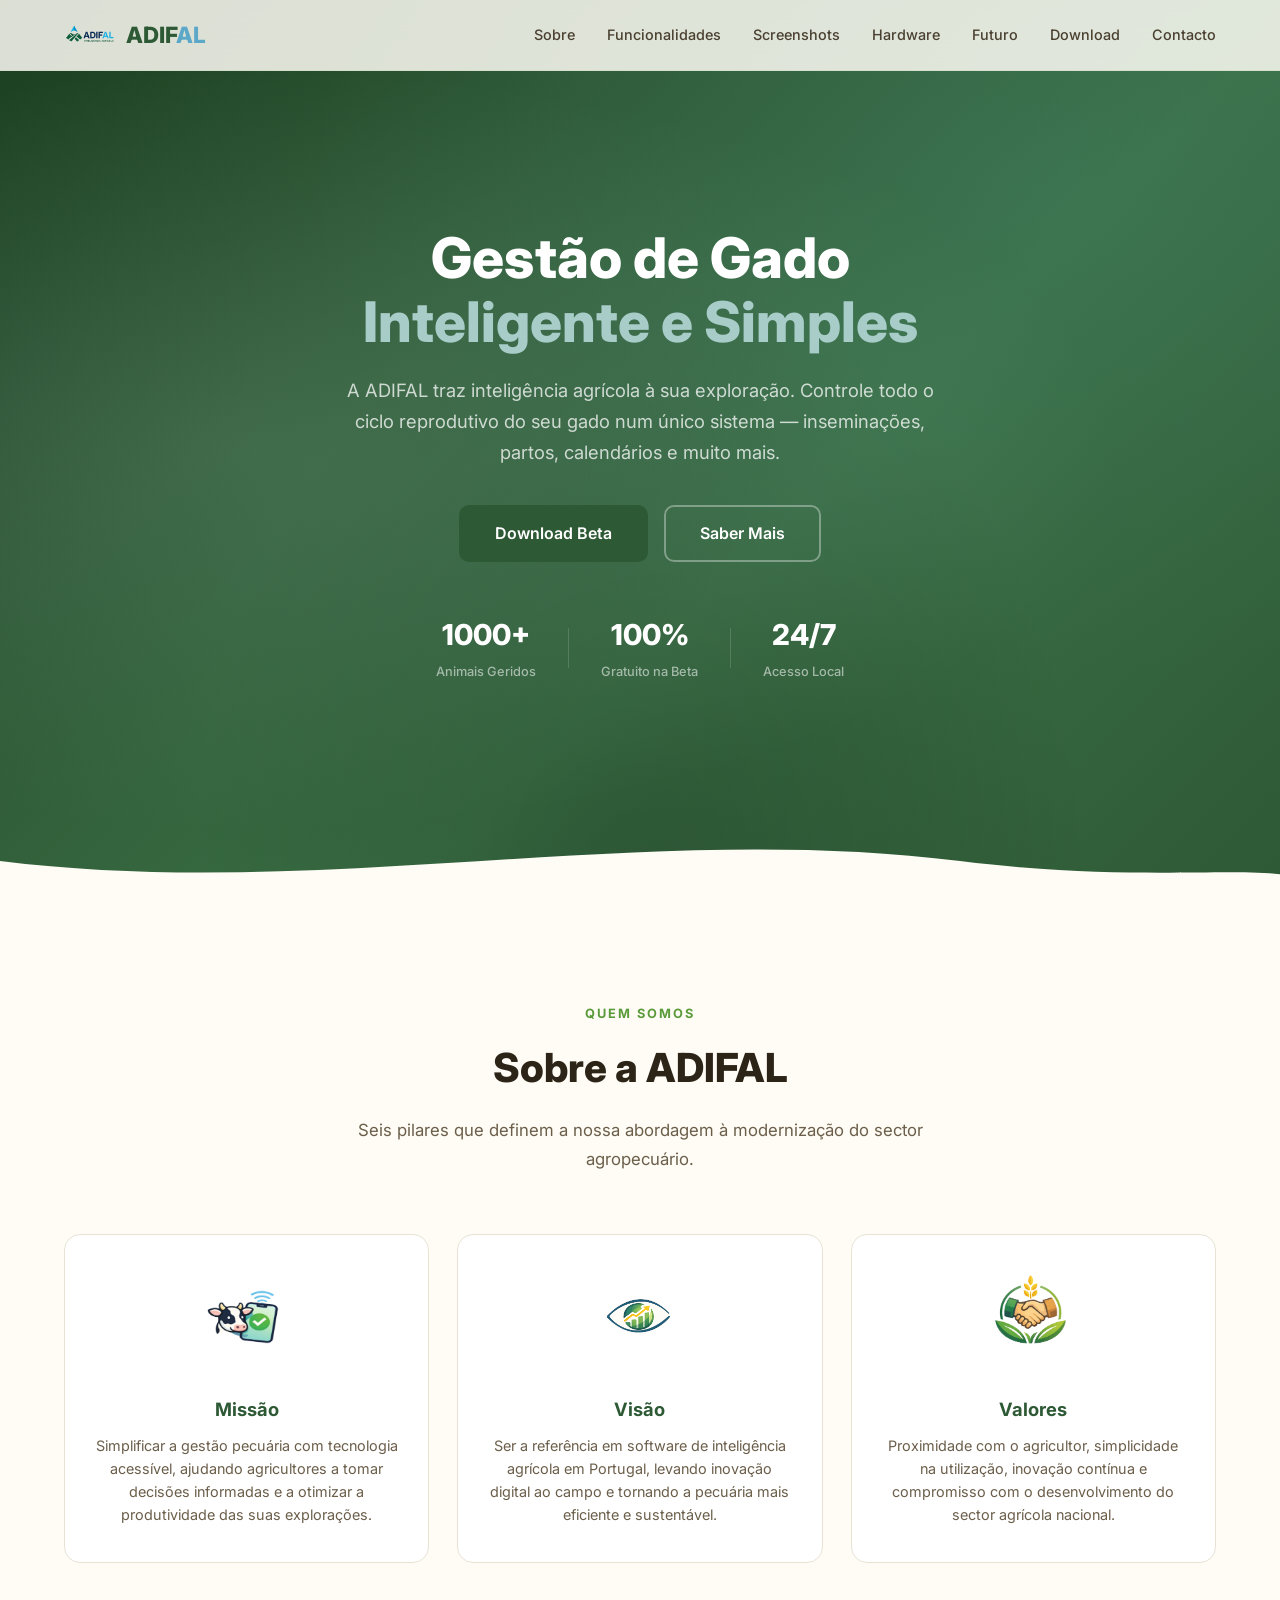
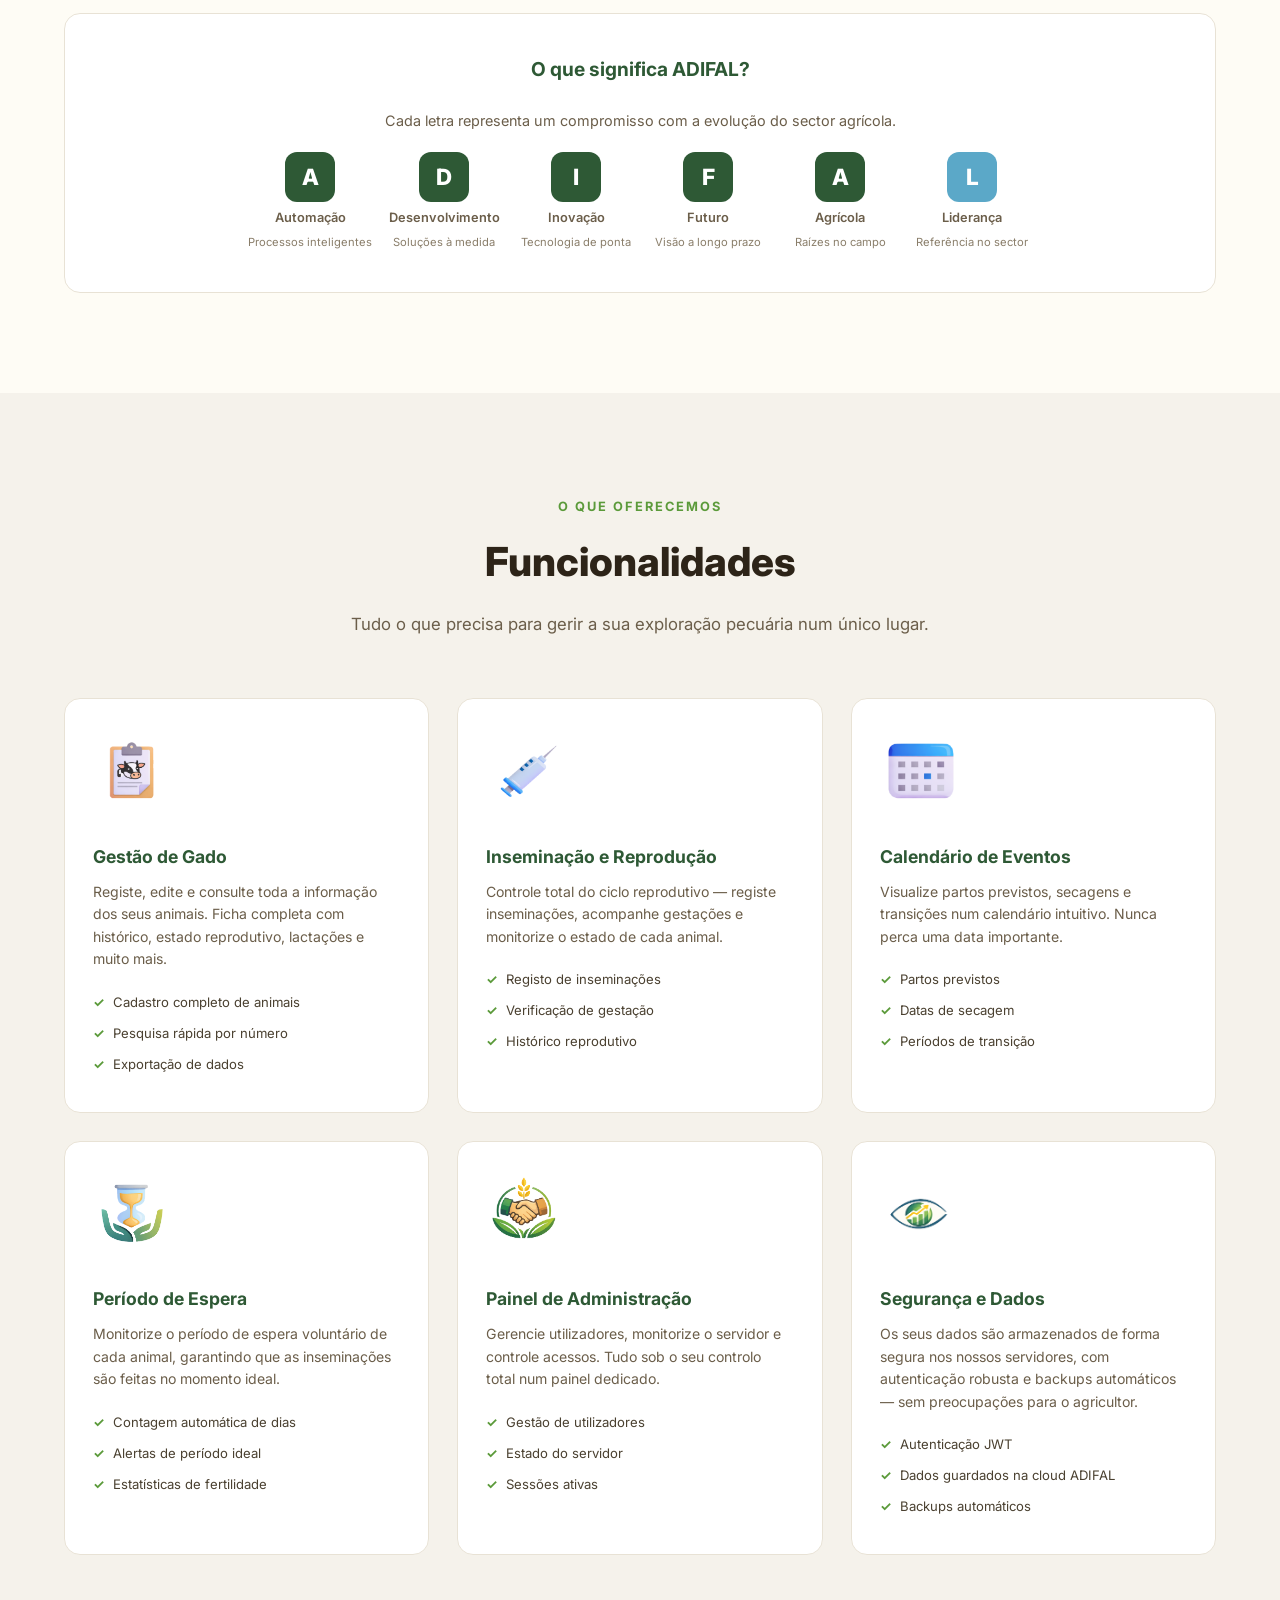
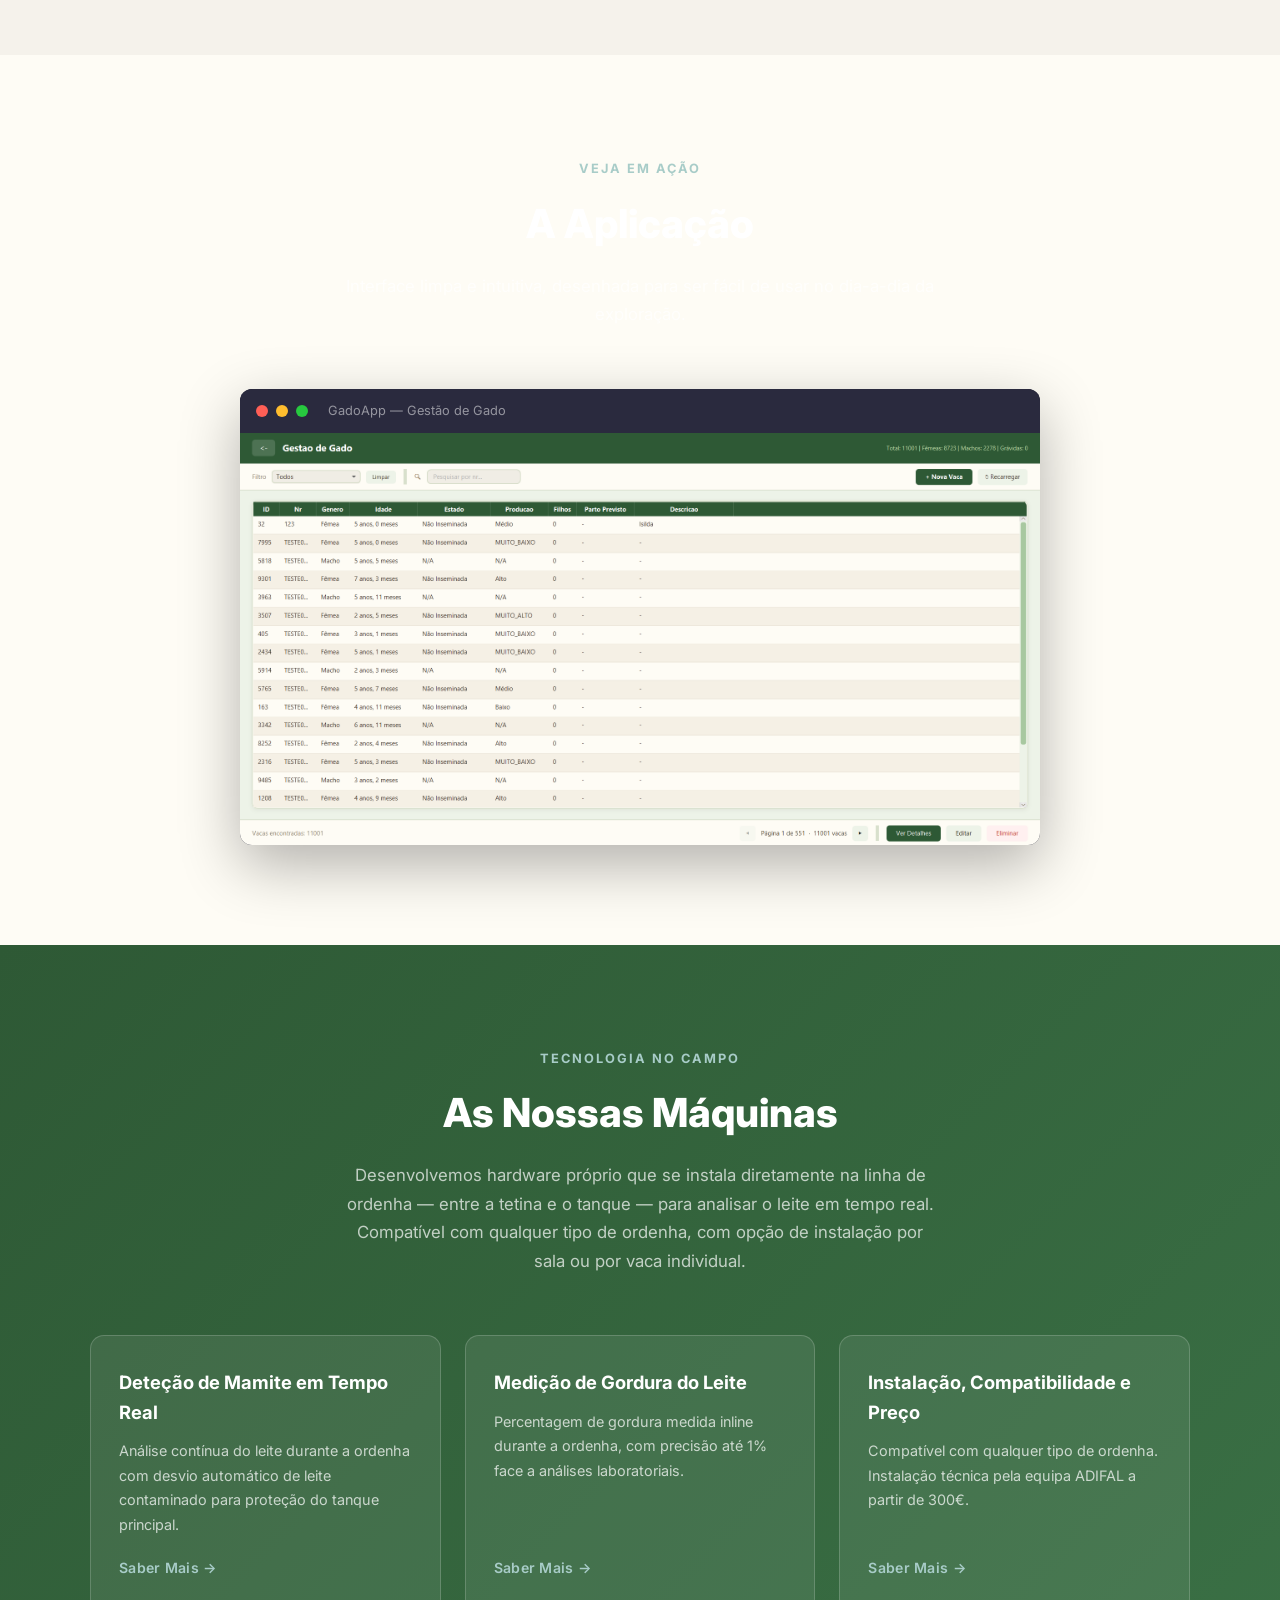
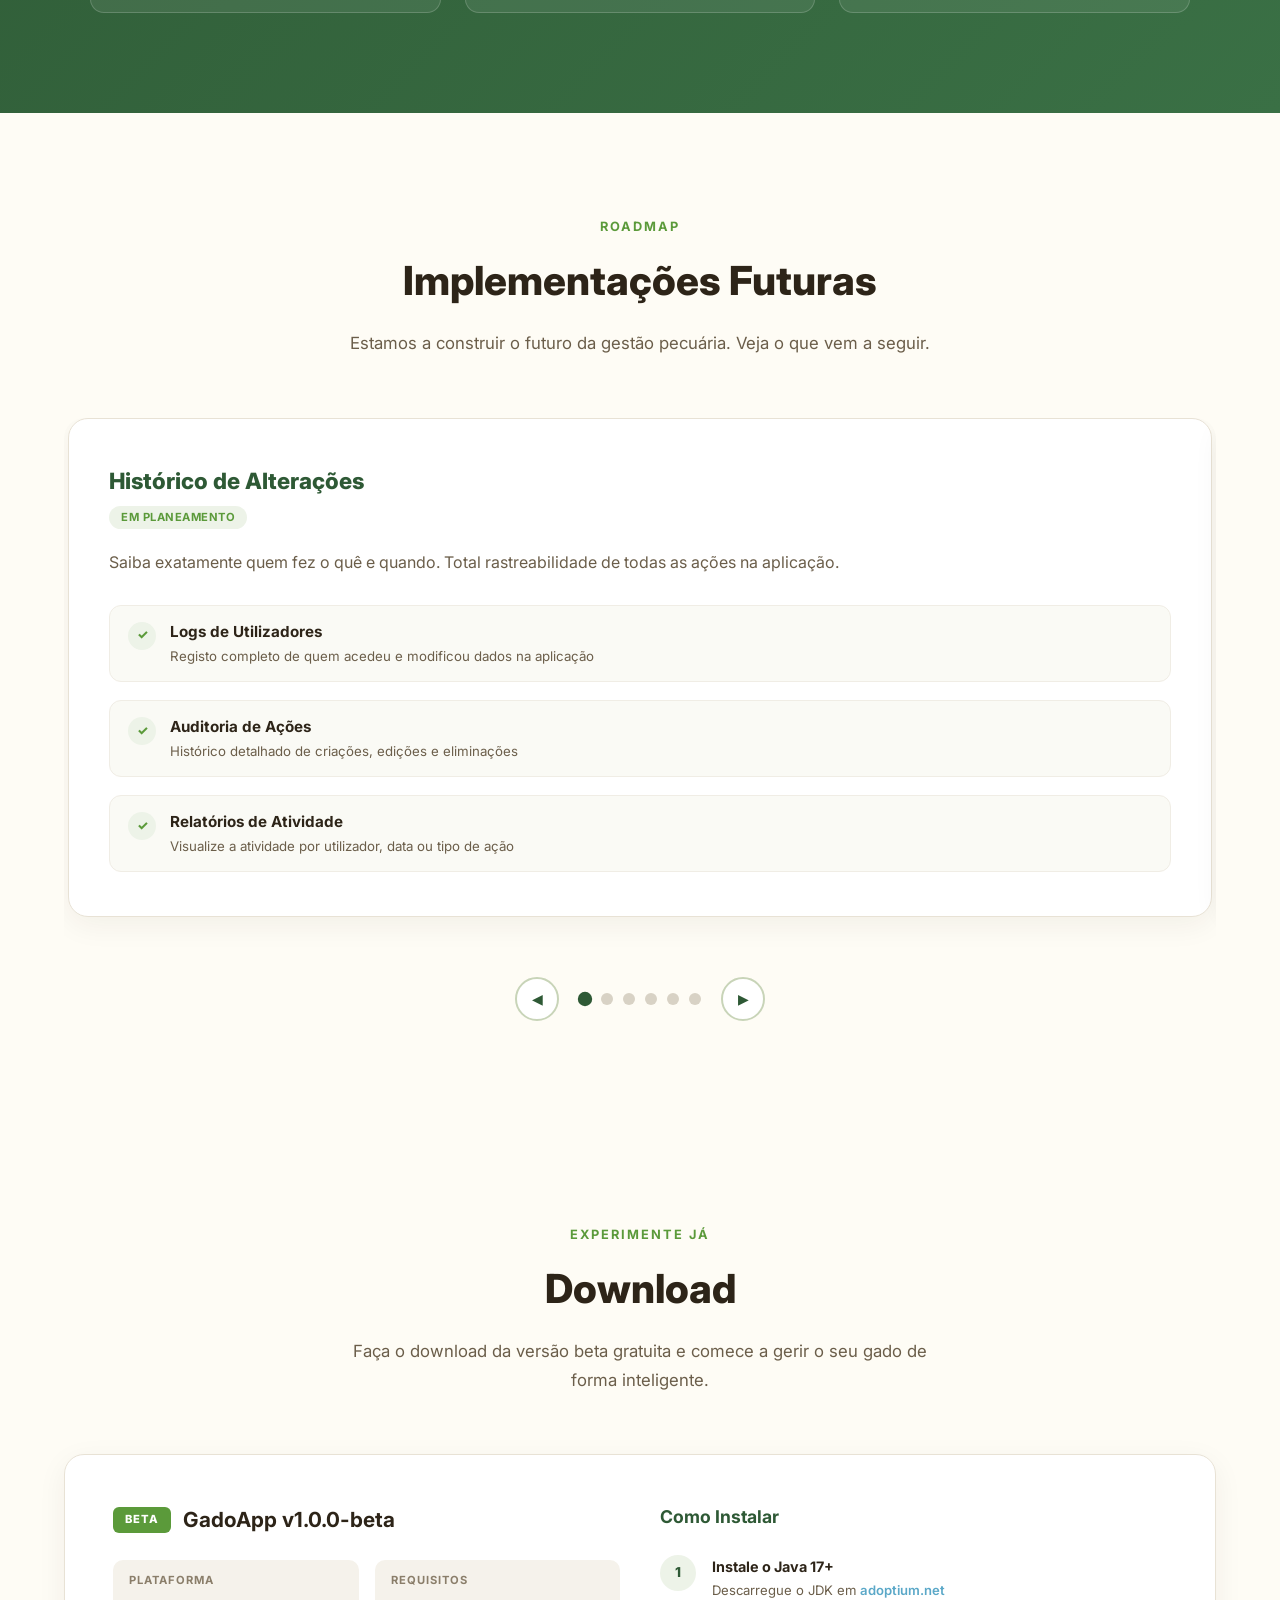
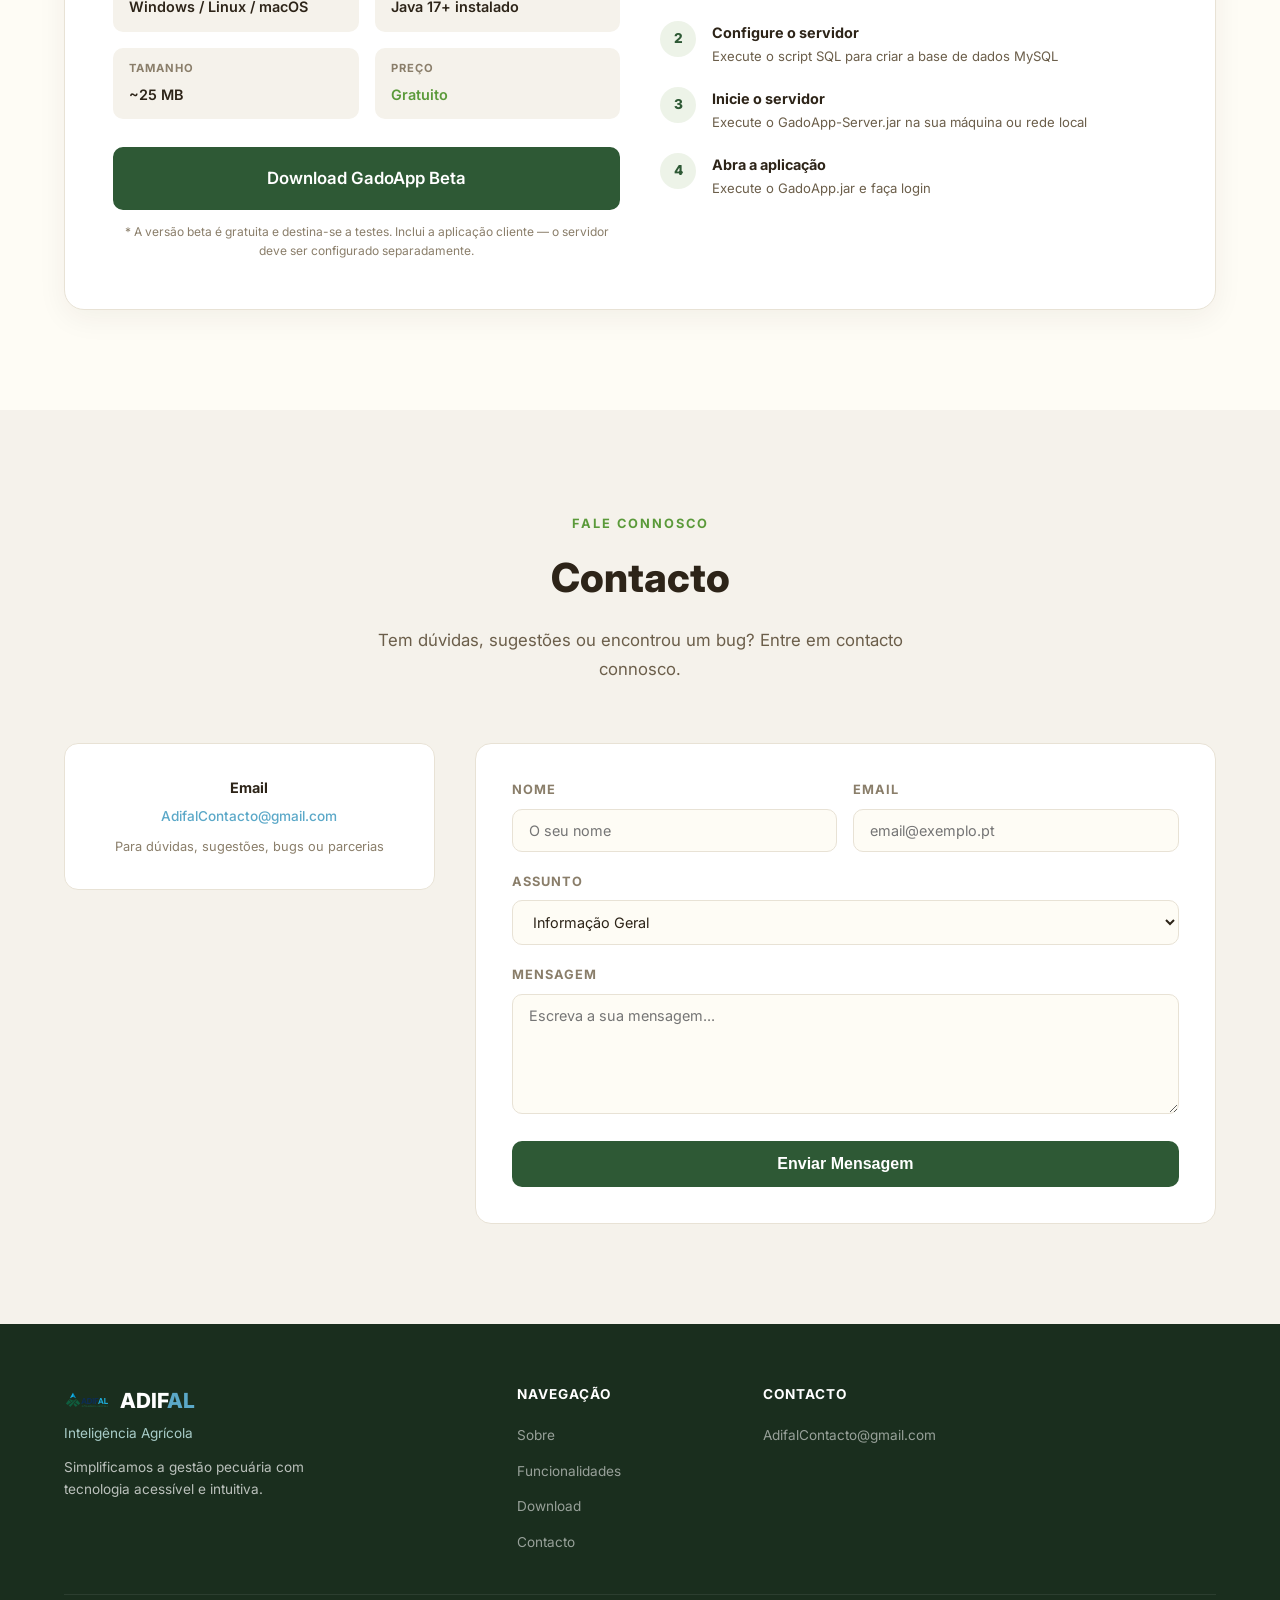
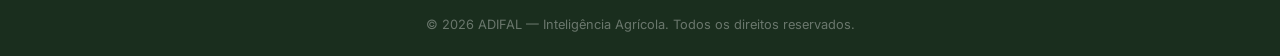
==== index.html @ daa0fb49 "Update detail pages, green bg, slower carousel, remove components list" ====
<!DOCTYPE html>
<html lang="pt">
<head>
    <meta charset="UTF-8">
    <meta name="viewport" content="width=device-width, initial-scale=1.0">
    <meta name="description" content="ADIFAL - Inteligência Agrícola. Software de gestão de gado bovino. Controle inseminações, partos, calendários e muito mais.">
    <meta name="keywords" content="gestão gado, bovinos, inseminação, agricultura, software agrícola, ADIFAL">
    <meta name="author" content="ADIFAL - Inteligência Agrícola">
    <title>ADIFAL - Inteligência Agrícola | Gestão de Gado</title>
    <link rel="stylesheet" href="css/style.css">
    <link rel="preconnect" href="https://fonts.googleapis.com">
    <link rel="preconnect" href="https://fonts.gstatic.com" crossorigin>
    <link href="https://fonts.googleapis.com/css2?family=Inter:wght@300;400;500;600;700;800&display=swap" rel="stylesheet">
</head>
<body>

    <!-- ===== NAVBAR ===== -->
    <nav class="navbar" id="navbar">
        <div class="container nav-container">
            <a href="#" class="nav-logo">
                <img src="assets/images/logo-backgroundOFF.png" alt="ADIFAL" class="nav-logo-img">
                <span class="logo-text">ADIF<span class="logo-accent">AL</span></span>
            </a>
            <button class="nav-toggle" id="navToggle" aria-label="Menu">
                <span></span><span></span><span></span>
            </button>
            <ul class="nav-links" id="navLinks">
                <li><a href="#sobre">Sobre</a></li>
                <li><a href="#funcionalidades">Funcionalidades</a></li>
                <li><a href="#screenshots">Screenshots</a></li>
                <li><a href="#hardware">Hardware</a></li>
                <li><a href="#futuro">Futuro</a></li>
                <li><a href="#download">Download</a></li>
                <li><a href="#contacto">Contacto</a></li>
            </ul>
        </div>
    </nav>

    <!-- ===== HERO ===== -->
    <section class="hero" id="hero">
        <div class="hero-bg-overlay"></div>
        <div class="container hero-content">
            <h1 class="hero-title">
                Gestão de Gado<br>
                <span class="hero-title-accent">Inteligente e Simples</span>
            </h1>
            <p class="hero-subtitle">
                A ADIFAL traz inteligência agrícola à sua exploração. 
                Controle todo o ciclo reprodutivo do seu gado num único sistema — 
                inseminações, partos, calendários e muito mais.
            </p>
            <div class="hero-actions">
                <a href="#download" class="btn btn-primary btn-lg">
                    Download Beta
                </a>
                <a href="#funcionalidades" class="btn btn-outline btn-lg">
                    Saber Mais
                </a>
            </div>
            <div class="hero-stats">
                <div class="stat">
                    <span class="stat-number">1000+</span>
                    <span class="stat-label">Animais Geridos</span>
                </div>
                <div class="stat-divider"></div>
                <div class="stat">
                    <span class="stat-number">100%</span>
                    <span class="stat-label">Gratuito na Beta</span>
                </div>
                <div class="stat-divider"></div>
                <div class="stat">
                    <span class="stat-number">24/7</span>
                    <span class="stat-label">Acesso Local</span>
                </div>
            </div>
        </div>
        <div class="hero-wave">
            <svg viewBox="0 0 1440 120" preserveAspectRatio="none">
                <path d="M0,60 C360,120 720,0 1080,60 C1260,90 1380,70 1440,80 L1440,120 L0,120 Z" fill="#FEFCF5"/>
            </svg>
        </div>
    </section>

    <!-- ===== SOBRE ===== -->
    <section class="section section-cream" id="sobre">
        <div class="container">
            <div class="section-header">
                <span class="section-tag">Quem Somos</span>
                <h2 class="section-title">Sobre a ADIFAL</h2>
                <p class="section-subtitle">
                    Seis pilares que definem a nossa abordagem à modernização do sector agropecuário.
                </p>
            </div>
            <div class="about-grid">
                <div class="about-card">
                    <div class="about-icon"><img src="assets/images/CowPhoneIcon.png" alt="Missão" class="about-icon-img"></div>
                    <h3>Missão</h3>
                    <p>Simplificar a gestão pecuária com tecnologia acessível, ajudando agricultores a tomar decisões informadas e a otimizar a produtividade das suas explorações.</p>
                </div>
                <div class="about-card">
                    <div class="about-icon"><img src="assets/images/Eye.png" alt="Visão" class="about-icon-img"></div>
                    <h3>Visão</h3>
                    <p>Ser a referência em software de inteligência agrícola em Portugal, levando inovação digital ao campo e tornando a pecuária mais eficiente e sustentável.</p>
                </div>
                <div class="about-card">
                    <div class="about-icon"><img src="assets/images/Valores.png" alt="Valores" class="about-icon-img"></div>
                    <h3>Valores</h3>
                    <p>Proximidade com o agricultor, simplicidade na utilização, inovação contínua e compromisso com o desenvolvimento do sector agrícola nacional.</p>
                </div>
            </div>
            <div class="about-meaning">
                <div class="meaning-title">O que significa ADIFAL?</div>
                <p class="meaning-desc">Cada letra representa um compromisso com a evolução do sector agrícola.</p>
                <div class="meaning-grid">
                    <div class="meaning-item">
                        <span class="meaning-letter">A</span>
                        <span class="meaning-word">Automação</span>
                        <span class="meaning-detail">Processos inteligentes</span>
                    </div>
                    <div class="meaning-item">
                        <span class="meaning-letter">D</span>
                        <span class="meaning-word">Desenvolvimento</span>
                        <span class="meaning-detail">Soluções à medida</span>
                    </div>
                    <div class="meaning-item">
                        <span class="meaning-letter">I</span>
                        <span class="meaning-word">Inovação</span>
                        <span class="meaning-detail">Tecnologia de ponta</span>
                    </div>
                    <div class="meaning-item">
                        <span class="meaning-letter">F</span>
                        <span class="meaning-word">Futuro</span>
                        <span class="meaning-detail">Visão a longo prazo</span>
                    </div>
                    <div class="meaning-item">
                        <span class="meaning-letter">A</span>
                        <span class="meaning-word">Agrícola</span>
                        <span class="meaning-detail">Raízes no campo</span>
                    </div>
                    <div class="meaning-item">
                        <span class="meaning-letter highlight">L</span>
                        <span class="meaning-word">Liderança</span>
                        <span class="meaning-detail">Referência no sector</span>
                    </div>
                </div>
            </div>
        </div>
    </section>

    <!-- ===== FUNCIONALIDADES ===== -->
    <section class="section section-white" id="funcionalidades">
        <div class="container">
            <div class="section-header">
                <span class="section-tag">O Que Oferecemos</span>
                <h2 class="section-title">Funcionalidades</h2>
                <p class="section-subtitle">
                    Tudo o que precisa para gerir a sua exploração pecuária num único lugar.
                </p>
            </div>
            <div class="features-grid">
                <div class="feature-card" data-aos="fade-up">
                    <div class="feature-icon"><img src="assets/images/GestãoVaca.png" alt="Gestão de Gado" class="feature-icon-img"></div>
                    <h3>Gestão de Gado</h3>
                    <p>Registe, edite e consulte toda a informação dos seus animais. Ficha completa com histórico, estado reprodutivo, lactações e muito mais.</p>
                    <ul class="feature-list">
                        <li>Cadastro completo de animais</li>
                        <li>Pesquisa rápida por número</li>
                        <li>Exportação de dados</li>
                    </ul>
                </div>
                <div class="feature-card" data-aos="fade-up" data-aos-delay="100">
                    <div class="feature-icon"><img src="assets/images/Seringa.png" alt="Inseminação" class="feature-icon-img"></div>
                    <h3>Inseminação e Reprodução</h3>
                    <p>Controle total do ciclo reprodutivo — registe inseminações, acompanhe gestações e monitorize o estado de cada animal.</p>
                    <ul class="feature-list">
                        <li>Registo de inseminações</li>
                        <li>Verificação de gestação</li>
                        <li>Histórico reprodutivo</li>
                    </ul>
                </div>
                <div class="feature-card" data-aos="fade-up" data-aos-delay="200">
                    <div class="feature-icon"><img src="assets/images/Calendario.png" alt="Calendário" class="feature-icon-img"></div>
                    <h3>Calendário de Eventos</h3>
                    <p>Visualize partos previstos, secagens e transições num calendário intuitivo. Nunca perca uma data importante.</p>
                    <ul class="feature-list">
                        <li>Partos previstos</li>
                        <li>Datas de secagem</li>
                        <li>Períodos de transição</li>
                    </ul>
                </div>
                <div class="feature-card" data-aos="fade-up" data-aos-delay="300">
                    <div class="feature-icon"><img src="assets/images/Ampulheta.png" alt="Período de Espera" class="feature-icon-img"></div>
                    <h3>Período de Espera</h3>
                    <p>Monitorize o período de espera voluntário de cada animal, garantindo que as inseminações são feitas no momento ideal.</p>
                    <ul class="feature-list">
                        <li>Contagem automática de dias</li>
                        <li>Alertas de período ideal</li>
                        <li>Estatísticas de fertilidade</li>
                    </ul>
                </div>
                <div class="feature-card" data-aos="fade-up" data-aos-delay="400">
                    <div class="feature-icon"><img src="assets/images/Valores.png" alt="Painel" class="feature-icon-img"></div>
                    <h3>Painel de Administração</h3>
                    <p>Gerencie utilizadores, monitorize o servidor e controle acessos. Tudo sob o seu controlo total num painel dedicado.</p>
                    <ul class="feature-list">
                        <li>Gestão de utilizadores</li>
                        <li>Estado do servidor</li>
                        <li>Sessões ativas</li>
                    </ul>
                </div>
                <div class="feature-card" data-aos="fade-up" data-aos-delay="500">
                    <div class="feature-icon"><img src="assets/images/Eye.png" alt="Segurança" class="feature-icon-img"></div>
                    <h3>Segurança e Dados</h3>
                    <p>Os seus dados são armazenados de forma segura nos nossos servidores, com autenticação robusta e backups automáticos — sem preocupações para o agricultor.</p>
                    <ul class="feature-list">
                        <li>Autenticação JWT</li>
                        <li>Dados guardados na cloud ADIFAL</li>
                        <li>Backups automáticos</li>
                    </ul>
                </div>
            </div>
        </div>
    </section>

    <!-- ===== SCREENSHOTS ===== -->
    <section class="section section-cream" id="screenshots">
        <div class="container">
            <div class="section-header section-header-light">
                <span class="section-tag section-tag-light">Veja em Ação</span>
                <h2 class="section-title">A Aplicação</h2>
                <p class="section-subtitle">
                    Interface limpa e intuitiva, desenhada para ser fácil de usar no dia-a-dia da exploração.
                </p>
            </div>
            <div class="screenshots-placeholder">
                <div class="screenshot-frame">
                    <div class="screenshot-titlebar">
                        <span class="dot red"></span>
                        <span class="dot yellow"></span>
                        <span class="dot green"></span>
                        <span class="titlebar-text">GadoApp — Gestão de Gado</span>
                    </div>
                    <div class="screenshot-body">
                        <img src="assets/images/AppExample.png" alt="Exemplo da Aplicação GadoApp" class="screenshot-img">
                    </div>
                </div>
            </div>
        </div>
    </section>

    <!-- ===== HARDWARE / MÁQUINAS ===== -->
    <section class="section section-green" id="hardware">
        <div class="container">
            <div class="section-header section-header-light">
                <span class="section-tag section-tag-light">Tecnologia no Campo</span>
                <h2 class="section-title">As Nossas Máquinas</h2>
                <p class="section-subtitle">
                    Desenvolvemos hardware próprio que se instala diretamente na linha de ordenha — entre a tetina e o tanque — 
                    para analisar o leite em tempo real. Compatível com qualquer tipo de ordenha, 
                    com opção de instalação por sala ou por vaca individual.
                </p>
            </div>
            <div class="hardware-buttons-grid">
                <a href="pages/mamite.html" class="hw-button-card">
                    <h3>Deteção de Mamite em Tempo Real</h3>
                    <p>Análise contínua do leite durante a ordenha com desvio automático de leite contaminado para proteção do tanque principal.</p>
                    <span class="hw-button-cta">Saber Mais &rarr;</span>
                </a>
                <a href="pages/gordura.html" class="hw-button-card">
                    <h3>Medição de Gordura do Leite</h3>
                    <p>Percentagem de gordura medida inline durante a ordenha, com precisão até 1% face a análises laboratoriais.</p>
                    <span class="hw-button-cta">Saber Mais &rarr;</span>
                </a>
                <a href="pages/instalacao.html" class="hw-button-card">
                    <h3>Instalação, Compatibilidade e Preço</h3>
                    <p>Compatível com qualquer tipo de ordenha. Instalação técnica pela equipa ADIFAL a partir de 300€.</p>
                    <span class="hw-button-cta">Saber Mais &rarr;</span>
                </a>
            </div>
        </div>
    </section>

    <!-- ===== IMPLEMENTAÇÕES FUTURAS ===== -->
    <section class="section section-cream" id="futuro">
        <div class="container">
            <div class="section-header">
                <span class="section-tag">Roadmap</span>
                <h2 class="section-title">Implementações Futuras</h2>
                <p class="section-subtitle">
                    Estamos a construir o futuro da gestão pecuária. Veja o que vem a seguir.
                </p>
            </div>

            <div class="carousel">
                <div class="carousel-track" id="carouselTrack">

                    <!-- Slide 1: Histórico de Alterações -->
                    <div class="carousel-slide">
                        <div class="future-card">
                            <div class="future-card-header">
                                <div>
                                    <h3>Histórico de Alterações</h3>
                                    <span class="future-badge">Em Planeamento</span>
                                </div>
                            </div>
                            <p class="future-desc">Saiba exatamente quem fez o quê e quando. Total rastreabilidade de todas as ações na aplicação.</p>
                            <div class="future-features">
                                <div class="future-feature-item">
                                    <span class="future-check">✓</span>
                                    <div>
                                        <strong>Logs de Utilizadores</strong>
                                        <p>Registo completo de quem acedeu e modificou dados na aplicação</p>
                                    </div>
                                </div>
                                <div class="future-feature-item">
                                    <span class="future-check">✓</span>
                                    <div>
                                        <strong>Auditoria de Ações</strong>
                                        <p>Histórico detalhado de criações, edições e eliminações</p>
                                    </div>
                                </div>
                                <div class="future-feature-item">
                                    <span class="future-check">✓</span>
                                    <div>
                                        <strong>Relatórios de Atividade</strong>
                                        <p>Visualize a atividade por utilizador, data ou tipo de ação</p>
                                    </div>
                                </div>
                            </div>
                        </div>
                    </div>

                    <!-- Slide 2: Histórico Médico -->
                    <div class="carousel-slide">
                        <div class="future-card">
                            <div class="future-card-header">
                                <div>
                                    <h3>Histórico Médico</h3>
                                    <span class="future-badge">Em Desenvolvimento</span>
                                </div>
                            </div>
                            <p class="future-desc">Acompanhe a saúde de cada animal com um registo médico completo — tratamentos, medicamentos, custos e resultados, tudo num só lugar.</p>
                            <div class="future-features">
                                <div class="future-feature-item">
                                    <span class="future-check">✓</span>
                                    <div>
                                        <strong>Registo de Tratamentos</strong>
                                        <p>Guarde cada tratamento aplicado, com data, medicamento e dosagem</p>
                                    </div>
                                </div>
                                <div class="future-feature-item">
                                    <span class="future-check">✓</span>
                                    <div>
                                        <strong>Alertas e Lembretes</strong>
                                        <p>Receba notificações automáticas de próximos tratamentos e reforços</p>
                                    </div>
                                </div>
                                <div class="future-feature-item">
                                    <span class="future-check">✓</span>
                                    <div>
                                        <strong>Análise de Eficácia</strong>
                                        <p>Veja a taxa de sucesso de cada remédio e o custo por tratamento</p>
                                    </div>
                                </div>
                            </div>
                        </div>
                    </div>

                    <!-- Slide 3: Histórico de Cascos -->
                    <div class="carousel-slide">
                        <div class="future-card">
                            <div class="future-card-header">
                                <div>
                                    <h3>Histórico de Cascos</h3>
                                    <span class="future-badge">Em Planeamento</span>
                                </div>
                            </div>
                            <p class="future-desc">Previna problemas podais antes que aconteçam. Registe verificações, agende manutenções e detete padrões no rebanho.</p>
                            <div class="future-features">
                                <div class="future-feature-item">
                                    <span class="future-check">✓</span>
                                    <div>
                                        <strong>Calendário de Manutenção</strong>
                                        <p>Agende e acompanhe verificações periódicas de cascos para cada animal</p>
                                    </div>
                                </div>
                                <div class="future-feature-item">
                                    <span class="future-check">✓</span>
                                    <div>
                                        <strong>Registo de Ocorrências</strong>
                                        <p>Documente cada problema com causa, tratamento e evolução</p>
                                    </div>
                                </div>
                                <div class="future-feature-item">
                                    <span class="future-check">✓</span>
                                    <div>
                                        <strong>Deteção de Padrões</strong>
                                        <p>Identifique tendências e animais com predisposição a problemas recorrentes</p>
                                    </div>
                                </div>
                            </div>
                        </div>
                    </div>

                    <!-- Slide 4: Análise Avançada de Leite -->
                    <div class="carousel-slide">
                        <div class="future-card">
                            <div class="future-card-header">
                                <div>
                                    <h3>Análise Avançada de Leite</h3>
                                    <span class="future-badge">Em Planeamento</span>
                                </div>
                            </div>
                            <p class="future-desc">Uma futura máquina capaz de medir proteína, gordura, lactose e outros parâmetros do leite — dados que ajudam o agricultor a otimizar a alimentação do gado.</p>
                            <div class="future-features">
                                <div class="future-feature-item">
                                    <span class="future-check">✓</span>
                                    <div>
                                        <strong>Medição Completa</strong>
                                        <p>Proteína, gordura, lactose, células somáticas e mais — tudo num só equipamento</p>
                                    </div>
                                </div>
                                <div class="future-feature-item">
                                    <span class="future-check">✓</span>
                                    <div>
                                        <strong>Apoio à Alimentação</strong>
                                        <p>Dados que permitem ajustar a dieta de cada animal para maximizar a qualidade do leite</p>
                                    </div>
                                </div>
                                <div class="future-feature-item">
                                    <span class="future-check">✓</span>
                                    <div>
                                        <strong>Gráficos e Relatórios</strong>
                                        <p>Gráficos personalizados por animal e rebanho, ajudando na expansão e manutenção do gado</p>
                                    </div>
                                </div>
                            </div>
                        </div>
                    </div>

                    <!-- Slide 5: App Móvel -->
                    <div class="carousel-slide">
                        <div class="future-card">
                            <div class="future-card-header">
                                <div>
                                    <h3>App Móvel</h3>
                                    <span class="future-badge future-badge-highlight">Visão de Futuro</span>
                                </div>
                            </div>
                            <p class="future-desc">Leve a gestão do seu rebanho para o campo. Consulte, registe e acompanhe tudo diretamente do telemóvel, sem precisar de computador.</p>
                            <div class="future-features">
                                <div class="future-feature-item">
                                    <span class="future-check">✓</span>
                                    <div>
                                        <strong>Acesso em Qualquer Lugar</strong>
                                        <p>Consulte fichas de animais, inseminações e calendário no campo</p>
                                    </div>
                                </div>
                                <div class="future-feature-item">
                                    <span class="future-check">✓</span>
                                    <div>
                                        <strong>Registo Rápido</strong>
                                        <p>Adicione observações, tratamentos e eventos em poucos toques</p>
                                    </div>
                                </div>
                                <div class="future-feature-item">
                                    <span class="future-check">✓</span>
                                    <div>
                                        <strong>Notificações em Tempo Real</strong>
                                        <p>Receba alertas de partos previstos, tratamentos e prazos importantes</p>
                                    </div>
                                </div>
                            </div>
                        </div>
                    </div>

                    <!-- Slide 6: Inteligência Artificial -->
                    <div class="carousel-slide">
                        <div class="future-card">
                            <div class="future-card-header">
                                <div>
                                    <h3>Inteligência Artificial</h3>
                                    <span class="future-badge future-badge-highlight">Visão de Futuro</span>
                                </div>
                            </div>
                            <p class="future-desc">Câmaras com inteligência artificial na vacaria para monitorizar o comportamento do rebanho e enviar alertas em tempo real para o telemóvel do agricultor.</p>
                            <div class="future-features">
                                <div class="future-feature-item">
                                    <span class="future-check">✓</span>
                                    <div>
                                        <strong>Câmaras com IA na Vacaria</strong>
                                        <p>Análise de vídeo em tempo real para detetar comportamentos e eventos reprodutivos</p>
                                    </div>
                                </div>
                                <div class="future-feature-item">
                                    <span class="future-check">✓</span>
                                    <div>
                                        <strong>Previsão de Cio e Parto</strong>
                                        <p>A IA deteta quando uma vaca está prenha ou prestes a parir e alerta o agricultor no telemóvel</p>
                                    </div>
                                </div>
                                <div class="future-feature-item">
                                    <span class="future-check">✓</span>
                                    <div>
                                        <strong>Alertas no Telemóvel</strong>
                                        <p>Notificações instantâneas de eventos críticos — partos, comportamentos anómalos e mais</p>
                                    </div>
                                </div>
                            </div>
                        </div>
                    </div>

                </div>

                <!-- Carousel Controls -->
                <div class="carousel-controls">
                    <button class="carousel-btn carousel-prev" id="carouselPrev" aria-label="Anterior">
                        &#x25C0;
                    </button>
                    <div class="carousel-dots" id="carouselDots"></div>
                    <button class="carousel-btn carousel-next" id="carouselNext" aria-label="Seguinte">
                        &#x25B6;
                    </button>
                </div>
            </div>

        </div>
    </section>

    <!-- ===== DOWNLOAD ===== -->
    <section class="section section-cream" id="download">
        <div class="container">
            <div class="section-header">
                <span class="section-tag">Experimente Já</span>
                <h2 class="section-title">Download</h2>
                <p class="section-subtitle">
                    Faça o download da versão beta gratuita e comece a gerir o seu gado de forma inteligente.
                </p>
            </div>
            <div class="download-card">
                <div class="download-info">
                    <div class="download-version">
                        <span class="version-badge">BETA</span>
                        <h3>GadoApp v1.0.0-beta</h3>
                    </div>
                    <div class="download-meta">
                        <div class="meta-item">
                            <span class="meta-label">Plataforma</span>
                            <span class="meta-value">Windows / Linux / macOS</span>
                        </div>
                        <div class="meta-item">
                            <span class="meta-label">Requisitos</span>
                            <span class="meta-value">Java 17+ instalado</span>
                        </div>
                        <div class="meta-item">
                            <span class="meta-label">Tamanho</span>
                            <span class="meta-value">~25 MB</span>
                        </div>
                        <div class="meta-item">
                            <span class="meta-label">Preço</span>
                            <span class="meta-value download-free">Gratuito</span>
                        </div>
                    </div>
                    <a href="assets/downloads/GadoApp-Beta.zip" class="btn btn-primary btn-lg download-btn">
                        Download GadoApp Beta
                    </a>
                    <p class="download-note">
                        * A versão beta é gratuita e destina-se a testes. 
                        Inclui a aplicação cliente — o servidor deve ser configurado separadamente.
                    </p>
                </div>
                <div class="download-requirements">
                    <h4>Como Instalar</h4>
                    <ol class="install-steps">
                        <li>
                            <span class="step-num">1</span>
                            <div>
                                <strong>Instale o Java 17+</strong>
                                <p>Descarregue o JDK em <a href="https://adoptium.net" target="_blank">adoptium.net</a></p>
                            </div>
                        </li>
                        <li>
                            <span class="step-num">2</span>
                            <div>
                                <strong>Configure o servidor</strong>
                                <p>Execute o script SQL para criar a base de dados MySQL</p>
                            </div>
                        </li>
                        <li>
                            <span class="step-num">3</span>
                            <div>
                                <strong>Inicie o servidor</strong>
                                <p>Execute o GadoApp-Server.jar na sua máquina ou rede local</p>
                            </div>
                        </li>
                        <li>
                            <span class="step-num">4</span>
                            <div>
                                <strong>Abra a aplicação</strong>
                                <p>Execute o GadoApp.jar e faça login</p>
                            </div>
                        </li>
                    </ol>
                </div>
            </div>
        </div>
    </section>

    <!-- ===== CONTACTO ===== -->
    <section class="section section-white" id="contacto">
        <div class="container">
            <div class="section-header">
                <span class="section-tag">Fale Connosco</span>
                <h2 class="section-title">Contacto</h2>
                <p class="section-subtitle">
                    Tem dúvidas, sugestões ou encontrou um bug? Entre em contacto connosco.
                </p>
            </div>
            <div class="contact-grid">
                <div class="contact-info-cards">
                    <div class="contact-card contact-card-main">
                        <h4>Email</h4>
                        <a href="mailto:AdifalContacto@gmail.com">AdifalContacto@gmail.com</a>
                        <p class="contact-note">Para dúvidas, sugestões, bugs ou parcerias</p>
                    </div>
                </div>
                <form class="contact-form" id="contactForm">
                    <div class="form-row">
                        <div class="form-group">
                            <label for="nome">Nome</label>
                            <input type="text" id="nome" name="nome" placeholder="O seu nome" required>
                        </div>
                        <div class="form-group">
                            <label for="email">Email</label>
                            <input type="email" id="email" name="email" placeholder="email@exemplo.pt" required>
                        </div>
                    </div>
                    <div class="form-group">
                        <label for="assunto">Assunto</label>
                        <select id="assunto" name="assunto">
                            <option value="geral">Informação Geral</option>
                            <option value="suporte">Suporte Técnico</option>
                            <option value="bug">Reportar Bug</option>
                            <option value="sugestao">Sugestão</option>
                            <option value="parceria">Parceria</option>
                        </select>
                    </div>
                    <div class="form-group">
                        <label for="mensagem">Mensagem</label>
                        <textarea id="mensagem" name="mensagem" rows="5" placeholder="Escreva a sua mensagem..." required></textarea>
                    </div>
                    <button type="submit" class="btn btn-primary btn-lg">
                        Enviar Mensagem
                    </button>
                </form>
            </div>
        </div>
    </section>

    <!-- ===== FOOTER ===== -->
    <footer class="footer">
        <div class="container">
            <div class="footer-grid">
                <div class="footer-brand">
                    <div class="footer-logo">
                        <img src="assets/images/logo-backgroundOFF.png" alt="ADIFAL" class="footer-logo-img">
                        <span class="logo-text">ADIF<span class="logo-accent">AL</span></span>
                    </div>
                    <p class="footer-tagline">Inteligência Agrícola</p>
                    <p class="footer-desc">Simplificamos a gestão pecuária com tecnologia acessível e intuitiva.</p>
                </div>
                <div class="footer-links-group">
                    <h4>Navegação</h4>
                    <ul>
                        <li><a href="#sobre">Sobre</a></li>
                        <li><a href="#funcionalidades">Funcionalidades</a></li>
                        <li><a href="#download">Download</a></li>
                        <li><a href="#contacto">Contacto</a></li>
                    </ul>
                </div>
                <div class="footer-links-group">
                    <h4>Contacto</h4>
                    <ul>
                        <li><a href="mailto:AdifalContacto@gmail.com">AdifalContacto@gmail.com</a></li>
                    </ul>
                </div>
            </div>
            <div class="footer-bottom">
                <p>&copy; 2026 ADIFAL — Inteligência Agrícola. Todos os direitos reservados.</p>
            </div>
        </div>
    </footer>

    <script src="js/main.js"></script>
</body>
</html>
---- css/style.css ----
/* ============================================================
   ADIFAL — Website Styles
   Paleta Pastoral: Verde #2E5935, Cream #FEFCF5, Teal #A8CCC8
   ============================================================ */

/* === RESET & BASE === */
*, *::before, *::after {
    margin: 0;
    padding: 0;
    box-sizing: border-box;
}

html {
    scroll-behavior: smooth;
    font-size: 16px;
}

body {
    font-family: 'Inter', -apple-system, BlinkMacSystemFont, 'Segoe UI', sans-serif;
    color: #2D2418;
    background-color: #FEFCF5;
    line-height: 1.6;
    overflow-x: hidden;
}

a {
    text-decoration: none;
    color: inherit;
    transition: color 0.3s ease;
}

ul {
    list-style: none;
}

img {
    max-width: 100%;
    height: auto;
}

/* === CONTAINER === */
.container {
    max-width: 1200px;
    margin: 0 auto;
    padding: 0 24px;
}

/* === NAVBAR === */
.navbar {
    position: fixed;
    top: 0;
    left: 0;
    right: 0;
    z-index: 1000;
    background: rgba(254, 252, 245, 0.85);
    backdrop-filter: blur(20px);
    -webkit-backdrop-filter: blur(20px);
    border-bottom: 1px solid rgba(200, 212, 184, 0.4);
    transition: all 0.3s ease;
}

.navbar.scrolled {
    background: rgba(254, 252, 245, 0.95);
    box-shadow: 0 2px 20px rgba(45, 36, 24, 0.08);
}

.nav-container {
    display: flex;
    align-items: center;
    justify-content: space-between;
    height: 70px;
}

.nav-logo {
    display: flex;
    align-items: center;
    gap: 8px;
    font-weight: 800;
    font-size: 1.4rem;
}

.nav-logo-img {
    height: 36px;
    width: auto;
    object-fit: contain;
}

.logo-icon {
    font-size: 1.5rem;
}

.logo-text {
    color: #2E5935;
}

.logo-accent {
    color: #5BA8C8;
}

.nav-links {
    display: flex;
    align-items: center;
    gap: 32px;
}

.nav-links a {
    font-size: 0.9rem;
    font-weight: 500;
    color: #4A4030;
    position: relative;
    padding: 4px 0;
}

.nav-links a::after {
    content: '';
    position: absolute;
    bottom: -2px;
    left: 0;
    width: 0;
    height: 2px;
    background: #2E5935;
    border-radius: 2px;
    transition: width 0.3s ease;
}

.nav-links a:hover::after {
    width: 100%;
}

.nav-links a:hover {
    color: #2E5935;
}

/* Hamburger */
.nav-toggle {
    display: none;
    flex-direction: column;
    gap: 5px;
    background: none;
    border: none;
    cursor: pointer;
    padding: 4px;
}

.nav-toggle span {
    display: block;
    width: 24px;
    height: 2px;
    background: #2D2418;
    border-radius: 2px;
    transition: all 0.3s ease;
}

.nav-toggle.active span:nth-child(1) {
    transform: rotate(45deg) translate(5px, 5px);
}

.nav-toggle.active span:nth-child(2) {
    opacity: 0;
}

.nav-toggle.active span:nth-child(3) {
    transform: rotate(-45deg) translate(5px, -5px);
}

/* === HERO === */
.hero {
    position: relative;
    min-height: 100vh;
    display: flex;
    align-items: center;
    background: linear-gradient(135deg, #1a3d20 0%, #2E5935 30%, #3a7045 60%, #2E5935 100%);
    overflow: hidden;
    padding-top: 70px;
}

.hero-bg-overlay {
    position: absolute;
    inset: 0;
    background: 
        radial-gradient(ellipse at 20% 50%, rgba(168, 204, 200, 0.15) 0%, transparent 60%),
        radial-gradient(ellipse at 80% 20%, rgba(91, 168, 200, 0.1) 0%, transparent 50%),
        radial-gradient(ellipse at 50% 100%, rgba(0, 0, 0, 0.2) 0%, transparent 50%);
}

.hero-content {
    position: relative;
    z-index: 2;
    text-align: center;
    padding: 60px 0 120px;
}

.hero-badge {
    display: inline-block;
    padding: 8px 20px;
    background: rgba(255, 255, 255, 0.1);
    border: 1px solid rgba(255, 255, 255, 0.2);
    border-radius: 50px;
    color: #C8E6B0;
    font-size: 0.85rem;
    font-weight: 500;
    margin-bottom: 28px;
    backdrop-filter: blur(4px);
}

.hero-title {
    font-size: 3.5rem;
    font-weight: 800;
    color: white;
    line-height: 1.15;
    margin-bottom: 20px;
}

.hero-title-accent {
    color: #A8CCC8;
}

.hero-subtitle {
    font-size: 1.15rem;
    color: rgba(255, 255, 255, 0.75);
    max-width: 600px;
    margin: 0 auto 36px;
    line-height: 1.7;
}

.hero-actions {
    display: flex;
    gap: 16px;
    justify-content: center;
    flex-wrap: wrap;
    margin-bottom: 50px;
}

.hero-stats {
    display: flex;
    align-items: center;
    justify-content: center;
    gap: 32px;
    flex-wrap: wrap;
}

.stat {
    text-align: center;
}

.stat-number {
    display: block;
    font-size: 1.8rem;
    font-weight: 800;
    color: white;
}

.stat-label {
    font-size: 0.8rem;
    color: rgba(255, 255, 255, 0.55);
    font-weight: 500;
}

.stat-divider {
    width: 1px;
    height: 40px;
    background: rgba(255, 255, 255, 0.15);
}

.hero-wave {
    position: absolute;
    bottom: -1px;
    left: 0;
    right: 0;
    z-index: 3;
}

.hero-wave svg {
    display: block;
    width: 100%;
    height: 80px;
}

/* === BUTTONS === */
.btn {
    display: inline-flex;
    align-items: center;
    gap: 8px;
    padding: 12px 28px;
    border-radius: 10px;
    font-weight: 600;
    font-size: 0.95rem;
    border: 2px solid transparent;
    cursor: pointer;
    transition: all 0.3s ease;
}

.btn-primary {
    background: #2E5935;
    color: white;
    border-color: #2E5935;
}

.btn-primary:hover {
    background: #3a7045;
    border-color: #3a7045;
    transform: translateY(-2px);
    box-shadow: 0 8px 25px rgba(46, 89, 53, 0.3);
}

.btn-outline {
    background: transparent;
    color: white;
    border-color: rgba(255, 255, 255, 0.35);
}

.btn-outline:hover {
    background: rgba(255, 255, 255, 0.1);
    border-color: rgba(255, 255, 255, 0.6);
    transform: translateY(-2px);
}

.btn-lg {
    padding: 14px 34px;
    font-size: 1rem;
}

.btn-icon {
    font-size: 1.1rem;
}

/* === SECTIONS === */
.section {
    padding: 100px 0;
}

.section-cream {
    background: #FEFCF5;
}

.section-white {
    background: #F5F2EB;
}

.section-green {
    background: linear-gradient(135deg, #2E5935, #3a7045);
    color: white;
}

.section-header {
    text-align: center;
    margin-bottom: 60px;
}

.section-tag {
    display: inline-block;
    font-size: 0.8rem;
    font-weight: 700;
    text-transform: uppercase;
    letter-spacing: 2px;
    color: #5B9A3A;
    margin-bottom: 12px;
}

.section-tag-light {
    color: #A8CCC8;
}

.section-title {
    font-size: 2.5rem;
    font-weight: 800;
    color: #2D2418;
    margin-bottom: 16px;
}

.section-header-light .section-title {
    color: white;
}

.section-subtitle {
    font-size: 1.05rem;
    color: #6B5E4A;
    max-width: 600px;
    margin: 0 auto;
    line-height: 1.7;
}

.section-header-light .section-subtitle {
    color: rgba(255, 255, 255, 0.7);
}

/* === ABOUT === */
.about-grid {
    display: grid;
    grid-template-columns: repeat(3, 1fr);
    gap: 28px;
    margin-bottom: 50px;
}

.about-card {
    background: white;
    border-radius: 16px;
    padding: 36px 28px;
    text-align: center;
    border: 1px solid #E8E2D5;
    transition: all 0.3s ease;
}

.about-card:hover {
    transform: translateY(-4px);
    box-shadow: 0 12px 30px rgba(45, 36, 24, 0.08);
    border-color: #C8D4B8;
}

.about-icon {
    font-size: 2.5rem;
    margin-bottom: 16px;
}

.about-icon-img {
    width: 90px;
    height: 90px;
    object-fit: contain;
}

.about-card h3 {
    font-size: 1.15rem;
    font-weight: 700;
    color: #2E5935;
    margin-bottom: 10px;
}

.about-card p {
    font-size: 0.9rem;
    color: #6B5E4A;
    line-height: 1.6;
}

/* ADIFAL Meaning */
.about-meaning {
    background: white;
    border-radius: 16px;
    padding: 40px;
    border: 1px solid #E8E2D5;
    text-align: center;
}

.meaning-title {
    font-size: 1.2rem;
    font-weight: 700;
    color: #2E5935;
    margin-bottom: 24px;
}

.meaning-grid {
    display: flex;
    justify-content: center;
    gap: 12px;
    flex-wrap: wrap;
}

.meaning-item {
    display: flex;
    flex-direction: column;
    align-items: center;
    gap: 6px;
    min-width: 120px;
}

.meaning-letter {
    display: flex;
    align-items: center;
    justify-content: center;
    width: 50px;
    height: 50px;
    border-radius: 12px;
    background: #2E5935;
    color: white;
    font-weight: 800;
    font-size: 1.4rem;
}

.meaning-letter.highlight {
    background: #5BA8C8;
}

.meaning-word {
    font-size: 0.8rem;
    font-weight: 600;
    color: #6B5E4A;
}

.meaning-detail {
    font-size: 0.7rem;
    color: #8A7E6A;
    font-weight: 400;
}

.meaning-desc {
    font-size: 0.9rem;
    color: #6B5E4A;
    margin-bottom: 20px;
}

/* === FEATURES === */
.features-grid {
    display: grid;
    grid-template-columns: repeat(3, 1fr);
    gap: 28px;
}

.feature-card {
    background: white;
    border-radius: 16px;
    padding: 32px 28px;
    border: 1px solid #E8E2D5;
    transition: all 0.3s ease;
}

.feature-card:hover {
    transform: translateY(-4px);
    box-shadow: 0 12px 30px rgba(45, 36, 24, 0.08);
    border-color: #C8D4B8;
}

.feature-icon {
    font-size: 2.2rem;
    margin-bottom: 16px;
}

.feature-icon-img {
    width: 80px;
    height: 80px;
    object-fit: contain;
}

.feature-card h3 {
    font-size: 1.1rem;
    font-weight: 700;
    color: #2E5935;
    margin-bottom: 10px;
}

.feature-card p {
    font-size: 0.88rem;
    color: #6B5E4A;
    line-height: 1.6;
    margin-bottom: 16px;
}

.feature-list {
    list-style: none;
}

.feature-list li {
    font-size: 0.82rem;
    color: #4A4030;
    padding: 5px 0;
    padding-left: 20px;
    position: relative;
}

.feature-list li::before {
    content: '✓';
    position: absolute;
    left: 0;
    color: #5B9A3A;
    font-weight: 700;
}

/* === HARDWARE / MÁQUINAS (Button Cards) === */
.hardware-buttons-grid {
    display: grid;
    grid-template-columns: repeat(3, 1fr);
    gap: 24px;
    max-width: 1100px;
    margin: 0 auto;
}

.hw-button-card {
    display: flex;
    flex-direction: column;
    background: rgba(255, 255, 255, 0.08);
    border: 1px solid rgba(255, 255, 255, 0.18);
    border-radius: 14px;
    padding: 32px 28px;
    text-decoration: none;
    color: white;
    transition: all 0.3s ease;
    cursor: pointer;
}

.hw-button-card:hover {
    background: rgba(255, 255, 255, 0.16);
    border-color: rgba(255, 255, 255, 0.35);
    transform: translateY(-6px);
    box-shadow: 0 16px 40px rgba(0, 0, 0, 0.25);
}

.hw-button-card h3 {
    font-size: 1.15rem;
    font-weight: 700;
    margin: 0 0 12px 0;
    color: white;
}

.hw-button-card p {
    font-size: 0.9rem;
    color: rgba(255, 255, 255, 0.72);
    line-height: 1.7;
    margin: 0;
    flex: 1;
}

.hw-button-cta {
    display: inline-block;
    margin-top: 20px;
    font-size: 0.88rem;
    font-weight: 600;
    color: #A8CCC8;
    letter-spacing: 0.3px;
    transition: color 0.2s ease;
}

.hw-button-card:hover .hw-button-cta {
    color: white;
}

/* === HW DETAIL PAGES === */
.hw-detail-page {
    padding-top: 100px;
}

.hw-detail-hero {
    background: linear-gradient(135deg, #2E5935, #3a7045);
    padding: 60px 0 50px;
    color: white;
}

.hw-detail-hero h1 {
    font-size: 2.2rem;
    font-weight: 800;
    margin: 0 0 12px 0;
}

.hw-detail-hero p {
    font-size: 1.05rem;
    color: rgba(255, 255, 255, 0.8);
    max-width: 700px;
    line-height: 1.7;
}

.hw-detail-body {
    padding: 60px 0 80px;
    background: linear-gradient(135deg, #2E5935, #3a7045);
    color: white;
}

.hw-detail-body h2 {
    font-size: 1.4rem;
    font-weight: 700;
    color: #A8CCC8;
    margin: 40px 0 14px 0;
}

.hw-detail-body h2:first-child {
    margin-top: 0;
}

.hw-detail-body p {
    font-size: 0.95rem;
    color: rgba(255, 255, 255, 0.85);
    line-height: 1.85;
    margin: 0 0 14px 0;
    max-width: 800px;
}

.hw-detail-body a {
    color: #A8CCC8;
    text-decoration: underline;
}

.hw-detail-body a:hover {
    color: white;
}

.hw-detail-body strong {
    color: white;
}

.hw-back-link {
    display: inline-block;
    margin-top: 10px;
    font-size: 0.88rem;
    font-weight: 600;
    color: #A8CCC8;
    text-decoration: none;
    transition: color 0.2s;
}

.hw-back-link:hover {
    color: white;
}

/* === SCREENSHOTS === */
.screenshots-placeholder {
    display: flex;
    justify-content: center;
}

.screenshot-frame {
    background: #1a1a2e;
    border-radius: 12px;
    overflow: hidden;
    max-width: 800px;
    width: 100%;
    box-shadow: 0 20px 60px rgba(0, 0, 0, 0.3);
}

.screenshot-titlebar {
    display: flex;
    align-items: center;
    gap: 8px;
    padding: 12px 16px;
    background: #2a2a3e;
}

.dot {
    width: 12px;
    height: 12px;
    border-radius: 50%;
}

.dot.red { background: #ff5f56; }
.dot.yellow { background: #ffbd2e; }
.dot.green { background: #27c93f; }

.titlebar-text {
    margin-left: 12px;
    font-size: 0.8rem;
    color: rgba(255, 255, 255, 0.5);
}

.screenshot-body {
    padding: 0;
    text-align: center;
    background: #1a1a2e;
}

.screenshot-img {
    width: 100%;
    height: auto;
    display: block;
}

.screenshot-notice {
    font-size: 1.3rem;
    color: rgba(255, 255, 255, 0.6);
    margin-bottom: 8px;
}

.screenshot-sub {
    font-size: 0.9rem;
    color: rgba(255, 255, 255, 0.3);
}

/* === DOWNLOAD === */
.download-card {
    display: grid;
    grid-template-columns: 1fr 1fr;
    gap: 40px;
    background: white;
    border-radius: 20px;
    padding: 48px;
    border: 1px solid #E8E2D5;
    box-shadow: 0 8px 30px rgba(45, 36, 24, 0.06);
}

.download-version {
    display: flex;
    align-items: center;
    gap: 12px;
    margin-bottom: 24px;
}

.version-badge {
    display: inline-block;
    padding: 4px 12px;
    background: #5B9A3A;
    color: white;
    font-size: 0.7rem;
    font-weight: 800;
    letter-spacing: 1px;
    border-radius: 6px;
}

.download-version h3 {
    font-size: 1.3rem;
    font-weight: 700;
    color: #2D2418;
}

.download-meta {
    display: grid;
    grid-template-columns: 1fr 1fr;
    gap: 16px;
    margin-bottom: 28px;
}

.meta-item {
    padding: 12px 16px;
    background: #F5F2EB;
    border-radius: 10px;
}

.meta-label {
    display: block;
    font-size: 0.7rem;
    font-weight: 700;
    text-transform: uppercase;
    letter-spacing: 1px;
    color: #8A7E6A;
    margin-bottom: 4px;
}

.meta-value {
    font-size: 0.9rem;
    font-weight: 600;
    color: #2D2418;
}

.download-free {
    color: #5B9A3A;
}

.download-btn {
    width: 100%;
    justify-content: center;
    font-size: 1.05rem;
    padding: 16px;
}

.download-note {
    font-size: 0.75rem;
    color: #8A7E6A;
    margin-top: 12px;
    text-align: center;
}

/* Install Steps */
.download-requirements h4 {
    font-size: 1.1rem;
    font-weight: 700;
    color: #2E5935;
    margin-bottom: 24px;
}

.install-steps {
    list-style: none;
    display: flex;
    flex-direction: column;
    gap: 20px;
}

.install-steps li {
    display: flex;
    gap: 16px;
    align-items: flex-start;
}

.step-num {
    flex-shrink: 0;
    display: flex;
    align-items: center;
    justify-content: center;
    width: 36px;
    height: 36px;
    border-radius: 50%;
    background: #EDF3E8;
    color: #2E5935;
    font-weight: 800;
    font-size: 0.85rem;
}

.install-steps li strong {
    display: block;
    font-size: 0.9rem;
    color: #2D2418;
    margin-bottom: 2px;
}

.install-steps li p {
    font-size: 0.82rem;
    color: #6B5E4A;
}

.install-steps li a {
    color: #5BA8C8;
    font-weight: 600;
}

.install-steps li a:hover {
    text-decoration: underline;
}

/* === CONTACT === */
.contact-grid {
    display: grid;
    grid-template-columns: 1fr 2fr;
    gap: 40px;
    align-items: start;
}

.contact-info-cards {
    display: flex;
    flex-direction: column;
    gap: 16px;
}

.contact-card {
    background: white;
    border-radius: 14px;
    padding: 24px;
    border: 1px solid #E8E2D5;
    transition: all 0.3s ease;
}

.contact-card:hover {
    border-color: #C8D4B8;
    box-shadow: 0 4px 12px rgba(45, 36, 24, 0.05);
}

.contact-icon {
    font-size: 1.5rem;
    margin-bottom: 8px;
}

.contact-card h4 {
    font-size: 0.9rem;
    font-weight: 700;
    color: #2D2418;
    margin-bottom: 4px;
}

.contact-card a {
    font-size: 0.85rem;
    color: #5BA8C8;
    font-weight: 500;
}

.contact-card a:hover {
    text-decoration: underline;
}

.contact-card-main {
    text-align: center;
    padding: 32px;
}

.contact-note {
    font-size: 0.8rem;
    color: #8A7E6A;
    margin-top: 8px;
}

.footer-logo-img {
    height: 32px;
    width: auto;
    object-fit: contain;
}

/* Contact Form */
.contact-form {
    background: white;
    border-radius: 16px;
    padding: 36px;
    border: 1px solid #E8E2D5;
}

.form-row {
    display: grid;
    grid-template-columns: 1fr 1fr;
    gap: 16px;
}

.form-group {
    margin-bottom: 20px;
}

.form-group label {
    display: block;
    font-size: 0.8rem;
    font-weight: 700;
    text-transform: uppercase;
    letter-spacing: 1px;
    color: #8A7E6A;
    margin-bottom: 8px;
}

.form-group input,
.form-group select,
.form-group textarea {
    width: 100%;
    padding: 12px 16px;
    border: 1px solid #E8E2D5;
    border-radius: 10px;
    font-size: 0.9rem;
    font-family: inherit;
    background: #FEFCF5;
    color: #2D2418;
    transition: all 0.3s ease;
}

.form-group input:focus,
.form-group select:focus,
.form-group textarea:focus {
    outline: none;
    border-color: #5B9A3A;
    box-shadow: 0 0 0 3px rgba(91, 154, 58, 0.1);
}

.form-group textarea {
    resize: vertical;
    min-height: 120px;
}

.contact-form .btn {
    width: 100%;
    justify-content: center;
    border: none;
}

/* === FOOTER === */
.footer {
    background: #1a2e1e;
    color: rgba(255, 255, 255, 0.7);
    padding: 60px 0 0;
}

.footer-grid {
    display: grid;
    grid-template-columns: 2fr 1fr 1fr 1fr;
    gap: 40px;
    padding-bottom: 40px;
    border-bottom: 1px solid rgba(255, 255, 255, 0.08);
}

.footer-logo {
    display: flex;
    align-items: center;
    gap: 8px;
    font-weight: 800;
    font-size: 1.3rem;
    margin-bottom: 6px;
}

.footer-logo .logo-text {
    color: white;
}

.footer-tagline {
    font-size: 0.85rem;
    color: #A8CCC8;
    margin-bottom: 12px;
}

.footer-desc {
    font-size: 0.85rem;
    line-height: 1.6;
    max-width: 280px;
}

.footer-links-group h4 {
    font-size: 0.85rem;
    font-weight: 700;
    color: white;
    margin-bottom: 16px;
    text-transform: uppercase;
    letter-spacing: 1px;
}

.footer-links-group ul {
    display: flex;
    flex-direction: column;
    gap: 10px;
}

.footer-links-group a {
    font-size: 0.85rem;
    color: rgba(255, 255, 255, 0.55);
    transition: color 0.3s ease;
}

.footer-links-group a:hover {
    color: #A8CCC8;
}

.footer-bottom {
    padding: 20px 0;
    text-align: center;
}

.footer-bottom p {
    font-size: 0.8rem;
    color: rgba(255, 255, 255, 0.35);
}

/* === ANIMATIONS === */
@keyframes fadeInUp {
    from {
        opacity: 0;
        transform: translateY(30px);
    }
    to {
        opacity: 1;
        transform: translateY(0);
    }
}

.animate-in {
    animation: fadeInUp 0.6s ease forwards;
}

/* === RESPONSIVE === */
@media (max-width: 1024px) {
    .features-grid {
        grid-template-columns: repeat(2, 1fr);
    }

    .download-card {
        grid-template-columns: 1fr;
    }

    .footer-grid {
        grid-template-columns: 1fr 1fr;
        gap: 32px;
    }
}

@media (max-width: 768px) {
    .nav-toggle {
        display: flex;
    }

    .nav-links {
        position: fixed;
        top: 70px;
        left: 0;
        right: 0;
        background: rgba(254, 252, 245, 0.98);
        backdrop-filter: blur(20px);
        flex-direction: column;
        padding: 24px;
        gap: 0;
        border-bottom: 1px solid #E8E2D5;
        transform: translateY(-100%);
        opacity: 0;
        pointer-events: none;
        transition: all 0.3s ease;
    }

    .nav-links.active {
        transform: translateY(0);
        opacity: 1;
        pointer-events: auto;
    }

    .nav-links a {
        display: block;
        padding: 14px 0;
        font-size: 1rem;
        border-bottom: 1px solid rgba(200, 212, 184, 0.3);
    }

    .hero-title {
        font-size: 2.2rem;
    }

    .hero-subtitle {
        font-size: 1rem;
    }

    .section {
        padding: 70px 0;
    }

    .section-title {
        font-size: 1.8rem;
    }

    .about-grid {
        grid-template-columns: 1fr;
    }

    .features-grid {
        grid-template-columns: 1fr;
    }

    .hardware-buttons-grid {
        grid-template-columns: 1fr;
    }

    .contact-grid {
        grid-template-columns: 1fr;
    }

    .form-row {
        grid-template-columns: 1fr;
    }

    .download-card {
        padding: 28px;
    }

    .download-meta {
        grid-template-columns: 1fr;
    }

    .footer-grid {
        grid-template-columns: 1fr;
        gap: 28px;
    }

    .meaning-grid {
        gap: 8px;
    }

    .meaning-item {
        min-width: 80px;
    }

    .hero-stats {
        gap: 20px;
    }
}

@media (max-width: 480px) {
    .hero-title {
        font-size: 1.8rem;
    }

    .hero-actions {
        flex-direction: column;
        align-items: center;
    }

    .btn-lg {
        width: 100%;
        justify-content: center;
    }

    .stat-divider {
        display: none;
    }

    .hero-stats {
        flex-direction: column;
        gap: 16px;
    }
}

/* === CAROUSEL / FUTURO === */
.carousel {
    position: relative;
    overflow: hidden;
    border-radius: 20px;
}

.carousel-track {
    display: flex;
    transition: transform 0.5s cubic-bezier(0.4, 0, 0.2, 1);
}

.carousel-slide {
    min-width: 100%;
    padding: 0 4px;
}

.future-card {
    background: white;
    border-radius: 20px;
    padding: 44px 40px;
    border: 1px solid #E8E2D5;
    box-shadow: 0 8px 30px rgba(45, 36, 24, 0.06);
    min-height: 420px;
}

.future-card-header {
    display: flex;
    align-items: center;
    gap: 16px;
    margin-bottom: 20px;
}

.future-icon {
    font-size: 2.8rem;
    flex-shrink: 0;
}

.future-card-header h3 {
    font-size: 1.4rem;
    font-weight: 800;
    color: #2E5935;
    margin-bottom: 4px;
}

.future-badge {
    display: inline-block;
    padding: 3px 12px;
    background: #EDF3E8;
    color: #5B9A3A;
    font-size: 0.7rem;
    font-weight: 700;
    letter-spacing: 0.5px;
    border-radius: 20px;
    text-transform: uppercase;
}

.future-badge-highlight {
    background: rgba(91, 168, 200, 0.12);
    color: #3A7A9A;
}

.future-desc {
    font-size: 1rem;
    color: #6B5E4A;
    line-height: 1.7;
    margin-bottom: 28px;
}

/* Feature items list */
.future-features {
    display: flex;
    flex-direction: column;
    gap: 18px;
}

.future-feature-item {
    display: flex;
    gap: 14px;
    align-items: flex-start;
    padding: 14px 18px;
    background: #FAFAF5;
    border-radius: 12px;
    border: 1px solid #F0EDE5;
    transition: all 0.3s ease;
}

.future-feature-item:hover {
    border-color: #C8D4B8;
    background: #F5F8F0;
}

.future-check {
    flex-shrink: 0;
    display: flex;
    align-items: center;
    justify-content: center;
    width: 28px;
    height: 28px;
    border-radius: 50%;
    background: #EDF3E8;
    color: #5B9A3A;
    font-weight: 800;
    font-size: 0.8rem;
    margin-top: 2px;
}

.future-feature-item strong {
    display: block;
    font-size: 0.95rem;
    color: #2D2418;
    margin-bottom: 3px;
}

.future-feature-item p {
    font-size: 0.83rem;
    color: #6B5E4A;
    line-height: 1.5;
}

/* Tiers (Simple / Advanced) */
.future-tiers {
    display: grid;
    grid-template-columns: 1fr 1fr;
    gap: 20px;
}

.future-tier {
    padding: 20px;
    background: #FAFAF5;
    border-radius: 14px;
    border: 1px solid #F0EDE5;
}

.future-tier h4 {
    display: flex;
    align-items: center;
    gap: 8px;
    font-size: 0.9rem;
    font-weight: 700;
    color: #2D2418;
    margin-bottom: 12px;
}

.tier-dot {
    display: inline-block;
    width: 10px;
    height: 10px;
    border-radius: 50%;
}

.tier-simple {
    background: #5B9A3A;
}

.tier-advanced {
    background: #5BA8C8;
}

.future-tier ul {
    list-style: none;
    display: flex;
    flex-direction: column;
    gap: 8px;
}

.future-tier li {
    font-size: 0.83rem;
    color: #6B5E4A;
    padding-left: 18px;
    position: relative;
    line-height: 1.5;
}

.future-tier li::before {
    content: '•';
    position: absolute;
    left: 4px;
    color: #C8D4B8;
    font-weight: 700;
}

/* Carousel Controls */
.carousel-controls {
    display: flex;
    align-items: center;
    justify-content: center;
    gap: 20px;
    margin-top: 32px;
}

.carousel-btn {
    display: flex;
    align-items: center;
    justify-content: center;
    width: 44px;
    height: 44px;
    border-radius: 50%;
    border: 2px solid #C8D4B8;
    background: white;
    color: #2E5935;
    font-size: 0.9rem;
    cursor: pointer;
    transition: all 0.3s ease;
}

.carousel-btn:hover {
    background: #2E5935;
    color: white;
    border-color: #2E5935;
    transform: scale(1.05);
}

.carousel-dots {
    display: flex;
    gap: 10px;
}

.carousel-dot {
    width: 12px;
    height: 12px;
    border-radius: 50%;
    background: #D8D2C5;
    cursor: pointer;
    transition: all 0.3s ease;
}

.carousel-dot.active {
    background: #2E5935;
    transform: scale(1.2);
}

.carousel-dot:hover {
    background: #5B9A3A;
}

/* Carousel responsive */
@media (max-width: 768px) {
    .future-card {
        padding: 28px 20px;
        min-height: auto;
    }

    .future-tiers {
        grid-template-columns: 1fr;
    }

    .future-card-header h3 {
        font-size: 1.15rem;
    }

    .carousel-btn {
        width: 38px;
        height: 38px;
    }
}
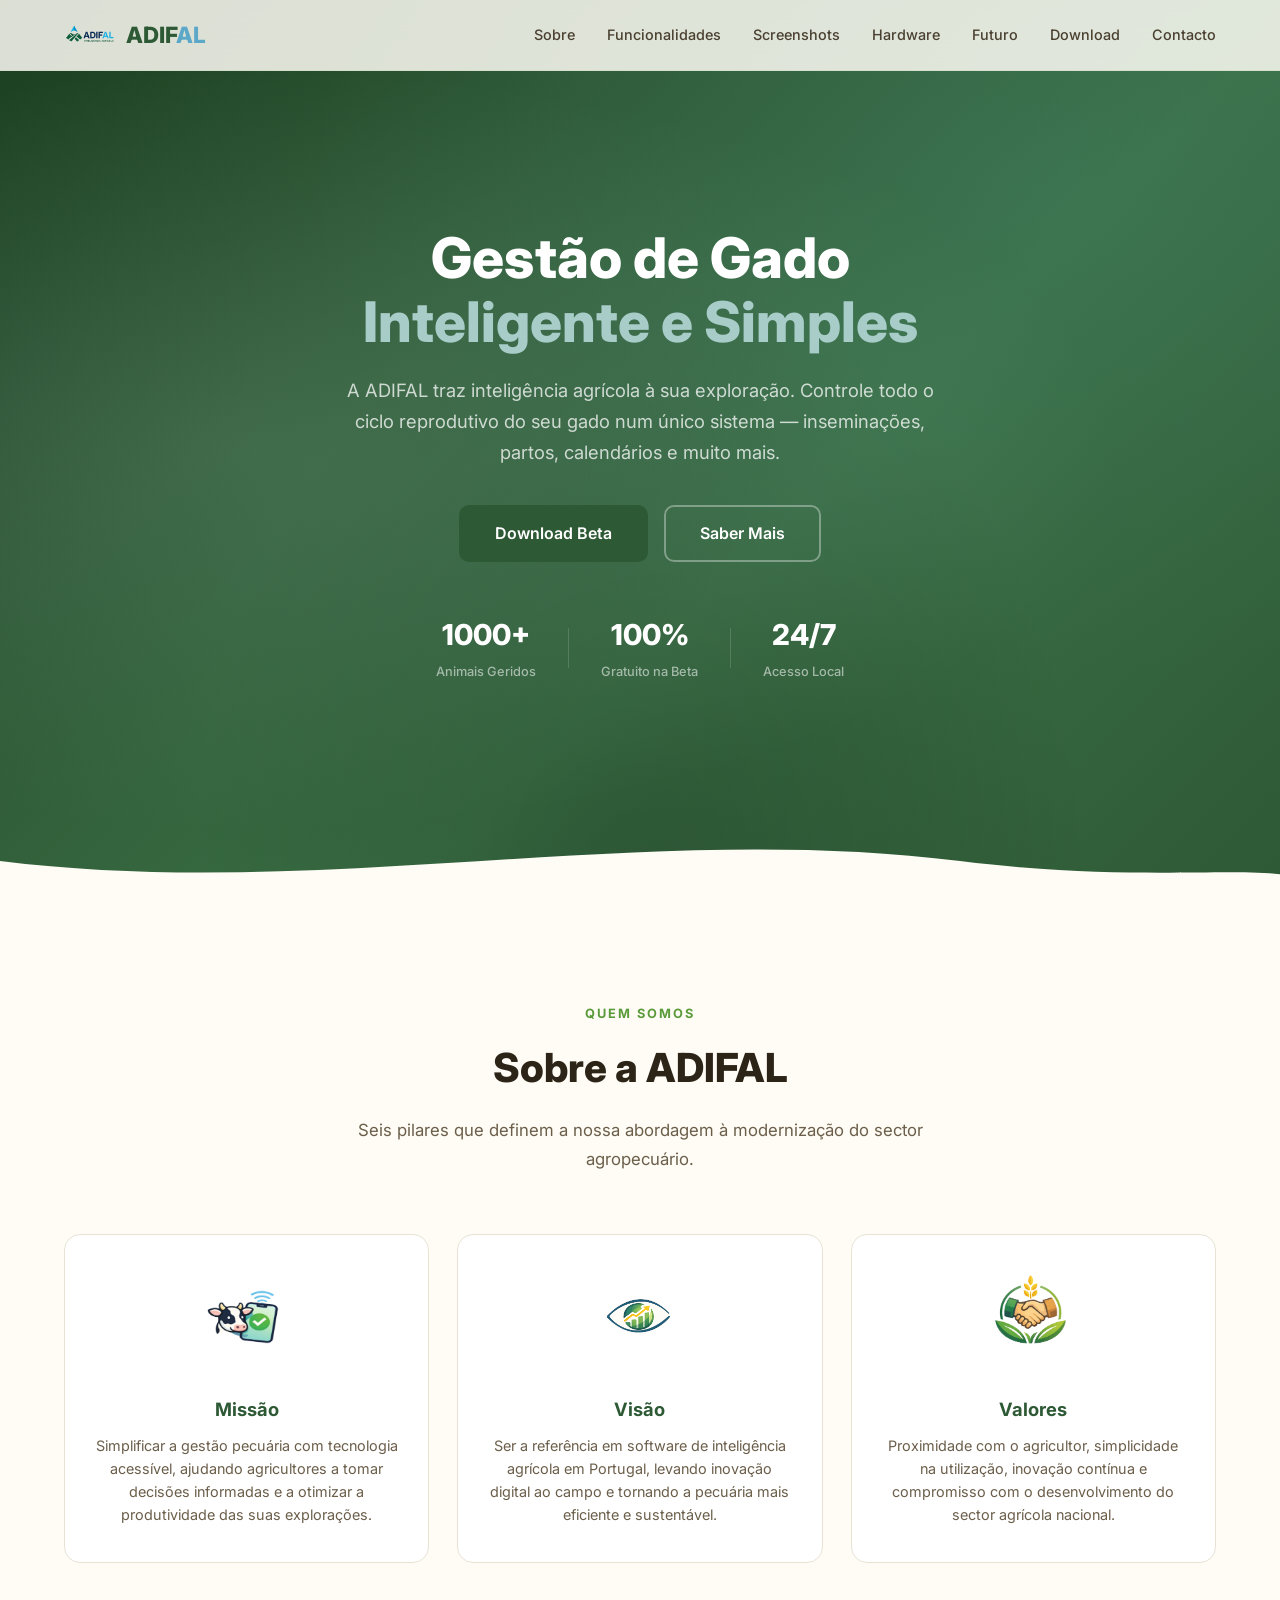
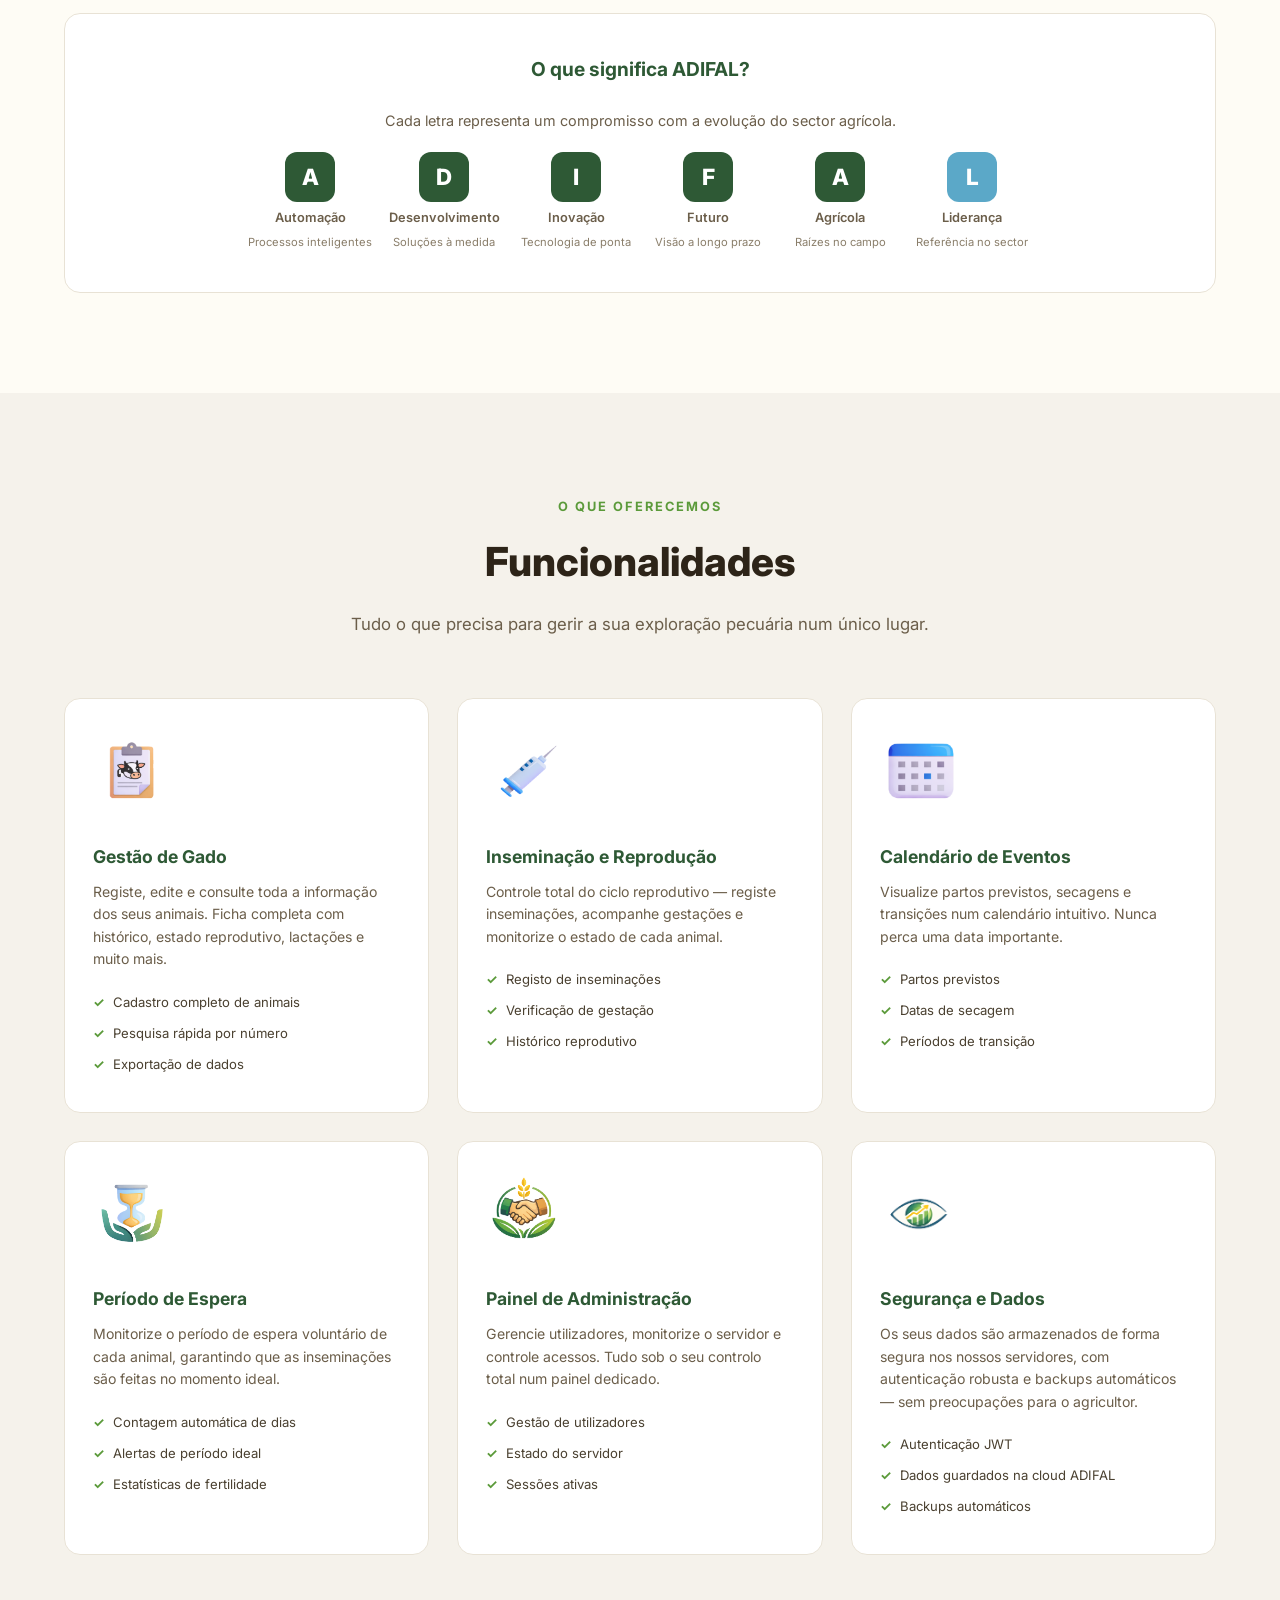
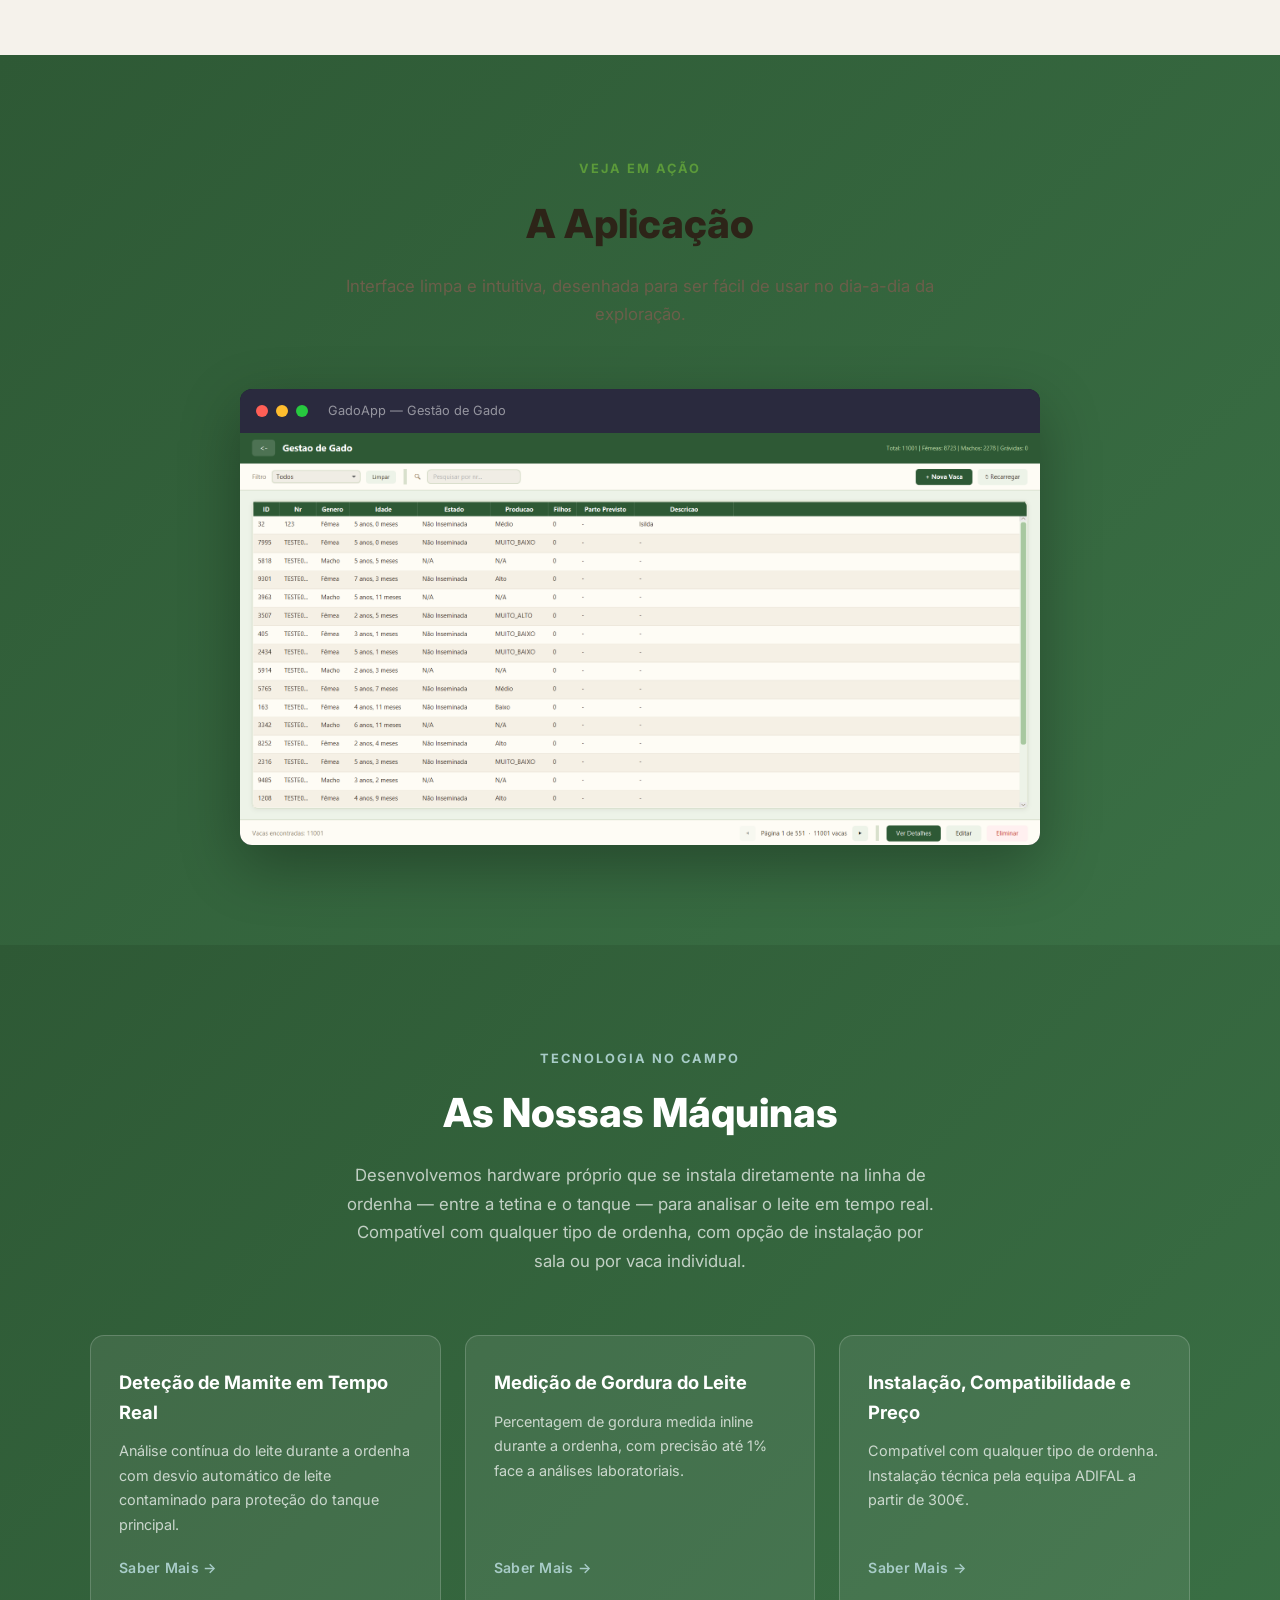
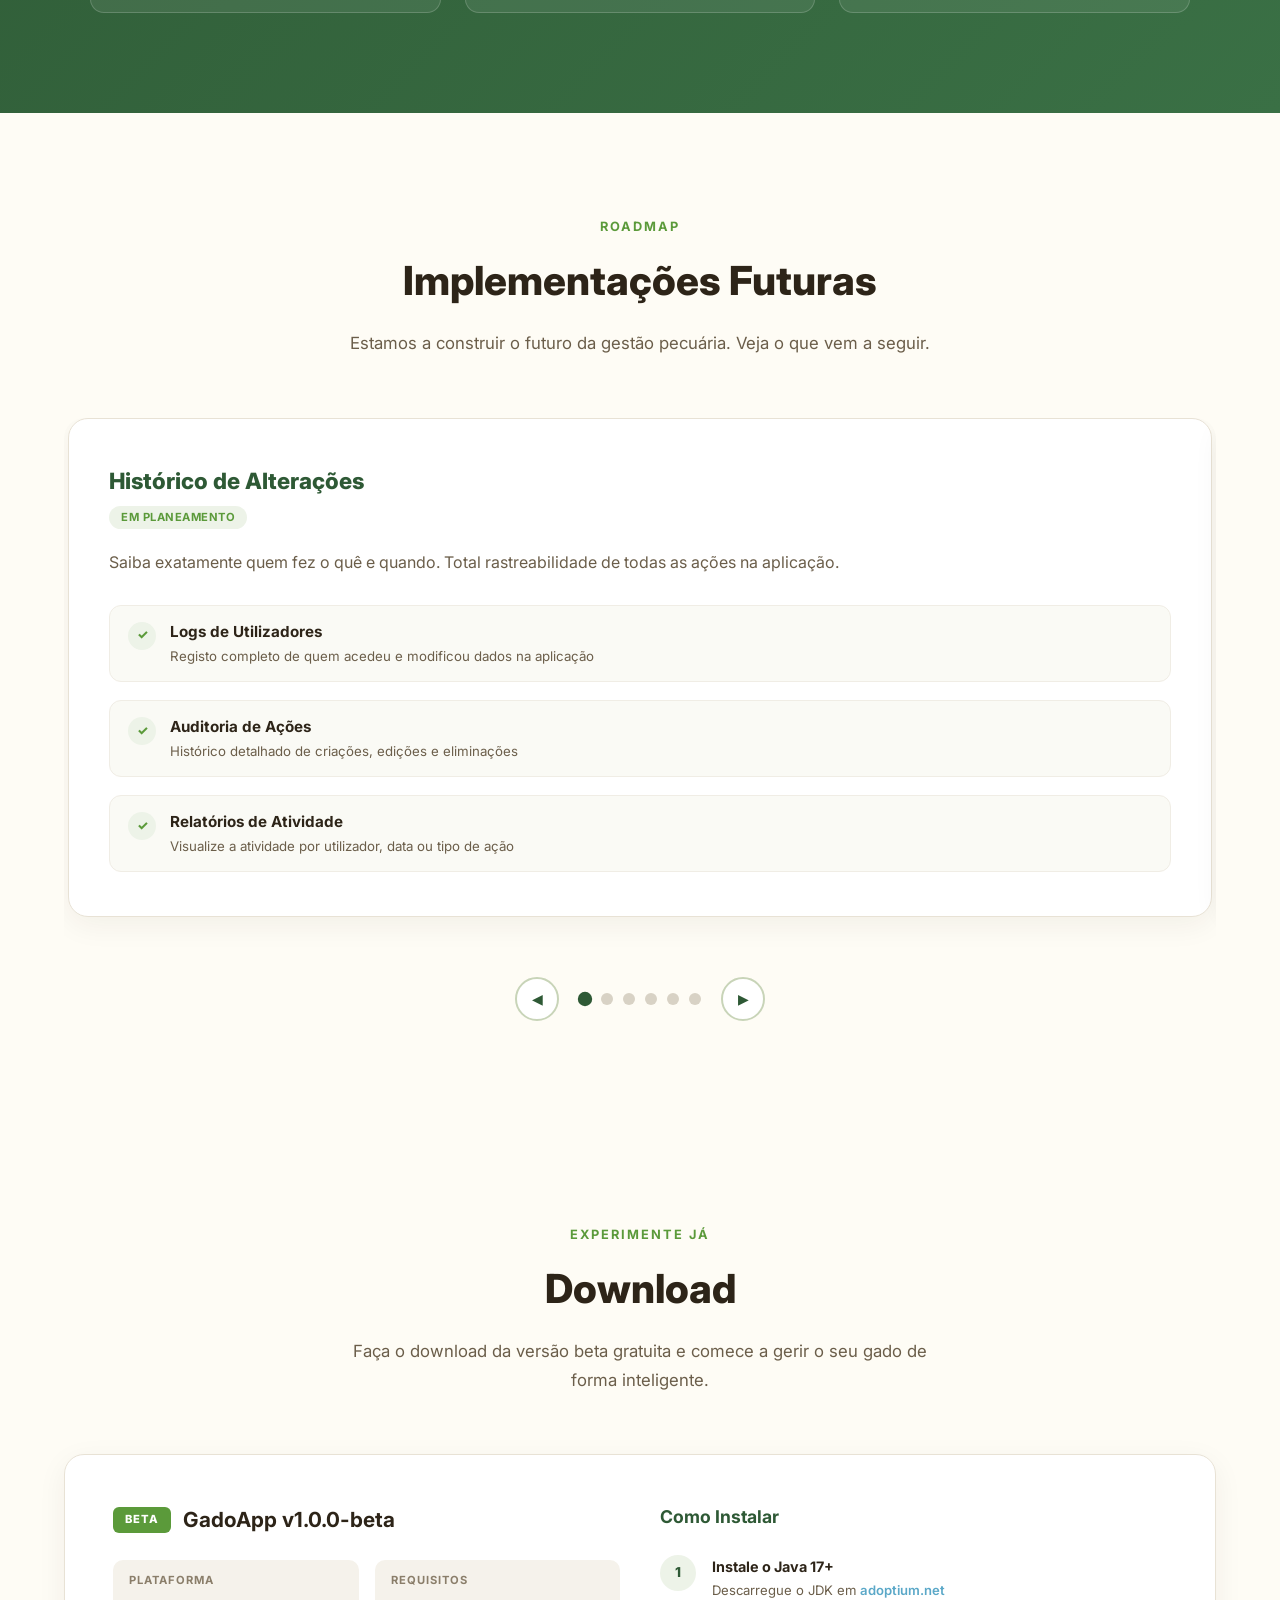
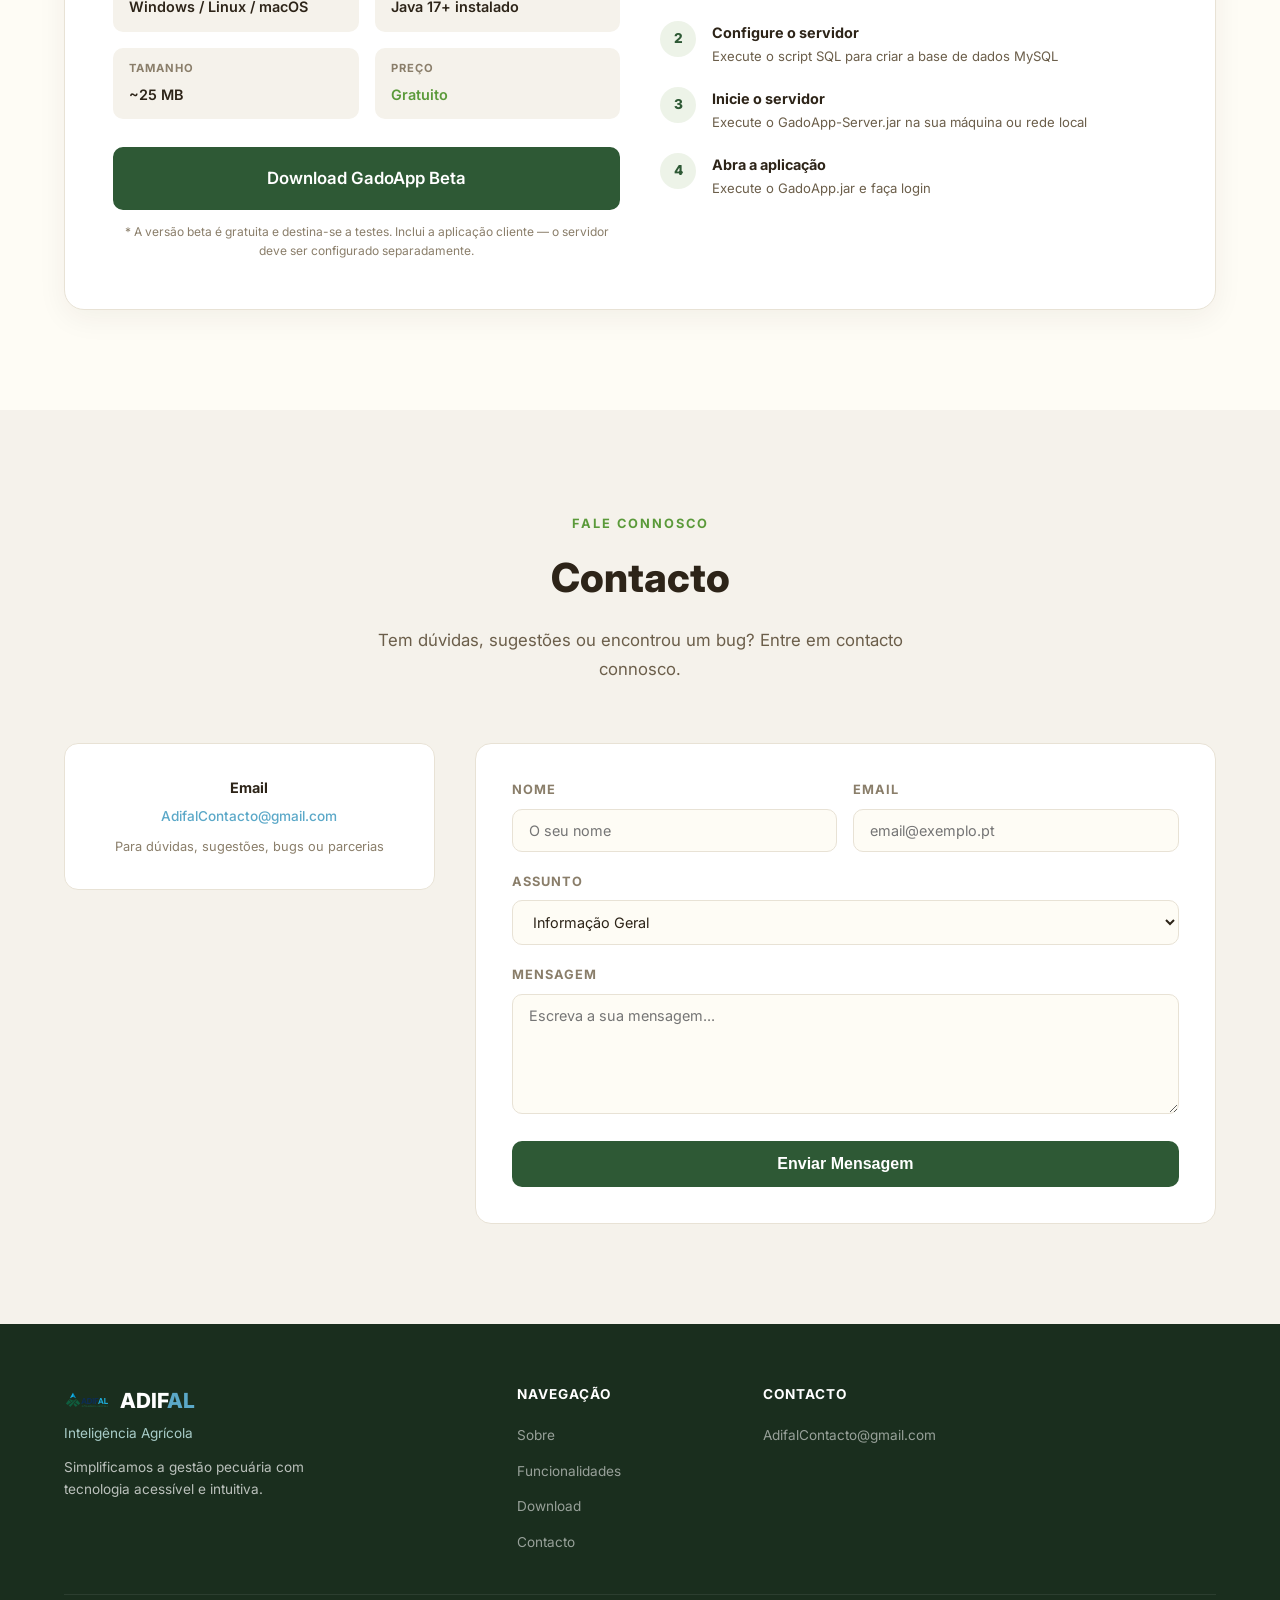
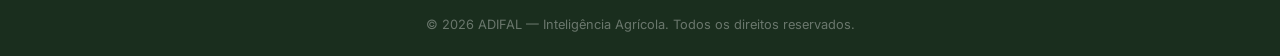
==== commit 61ee3682: "Screenshots section green background" ====
--- a/index.html
+++ b/index.html
@@ -223,10 +223,10 @@
     </section>
 
     <!-- ===== SCREENSHOTS ===== -->
-    <section class="section section-cream" id="screenshots">
-        <div class="container">
-            <div class="section-header section-header-light">
-                <span class="section-tag section-tag-light">Veja em Ação</span>
+    <section class="section section-green" id="screenshots">
+        <div class="container">
+            <div class="section-header">
+                <span class="section-tag">Veja em Ação</span>
                 <h2 class="section-title">A Aplicação</h2>
                 <p class="section-subtitle">
                     Interface limpa e intuitiva, desenhada para ser fácil de usar no dia-a-dia da exploração.
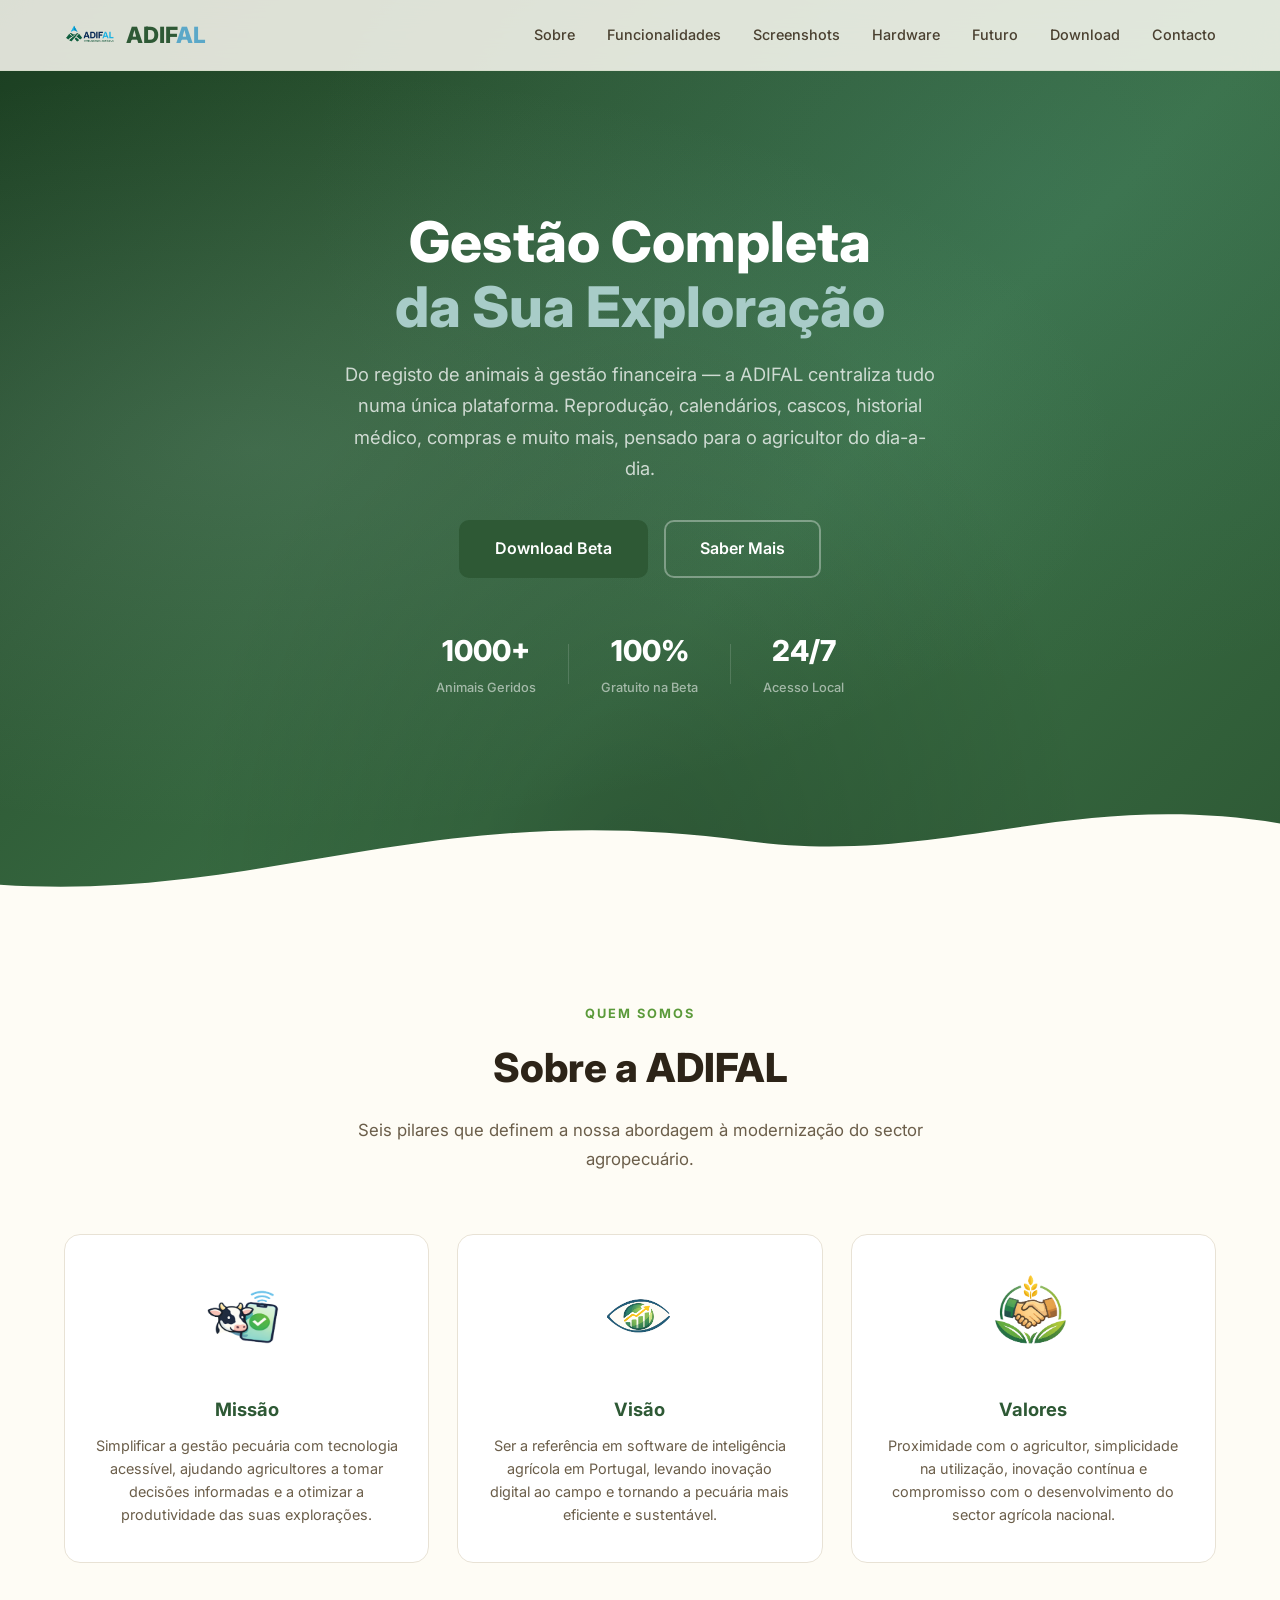
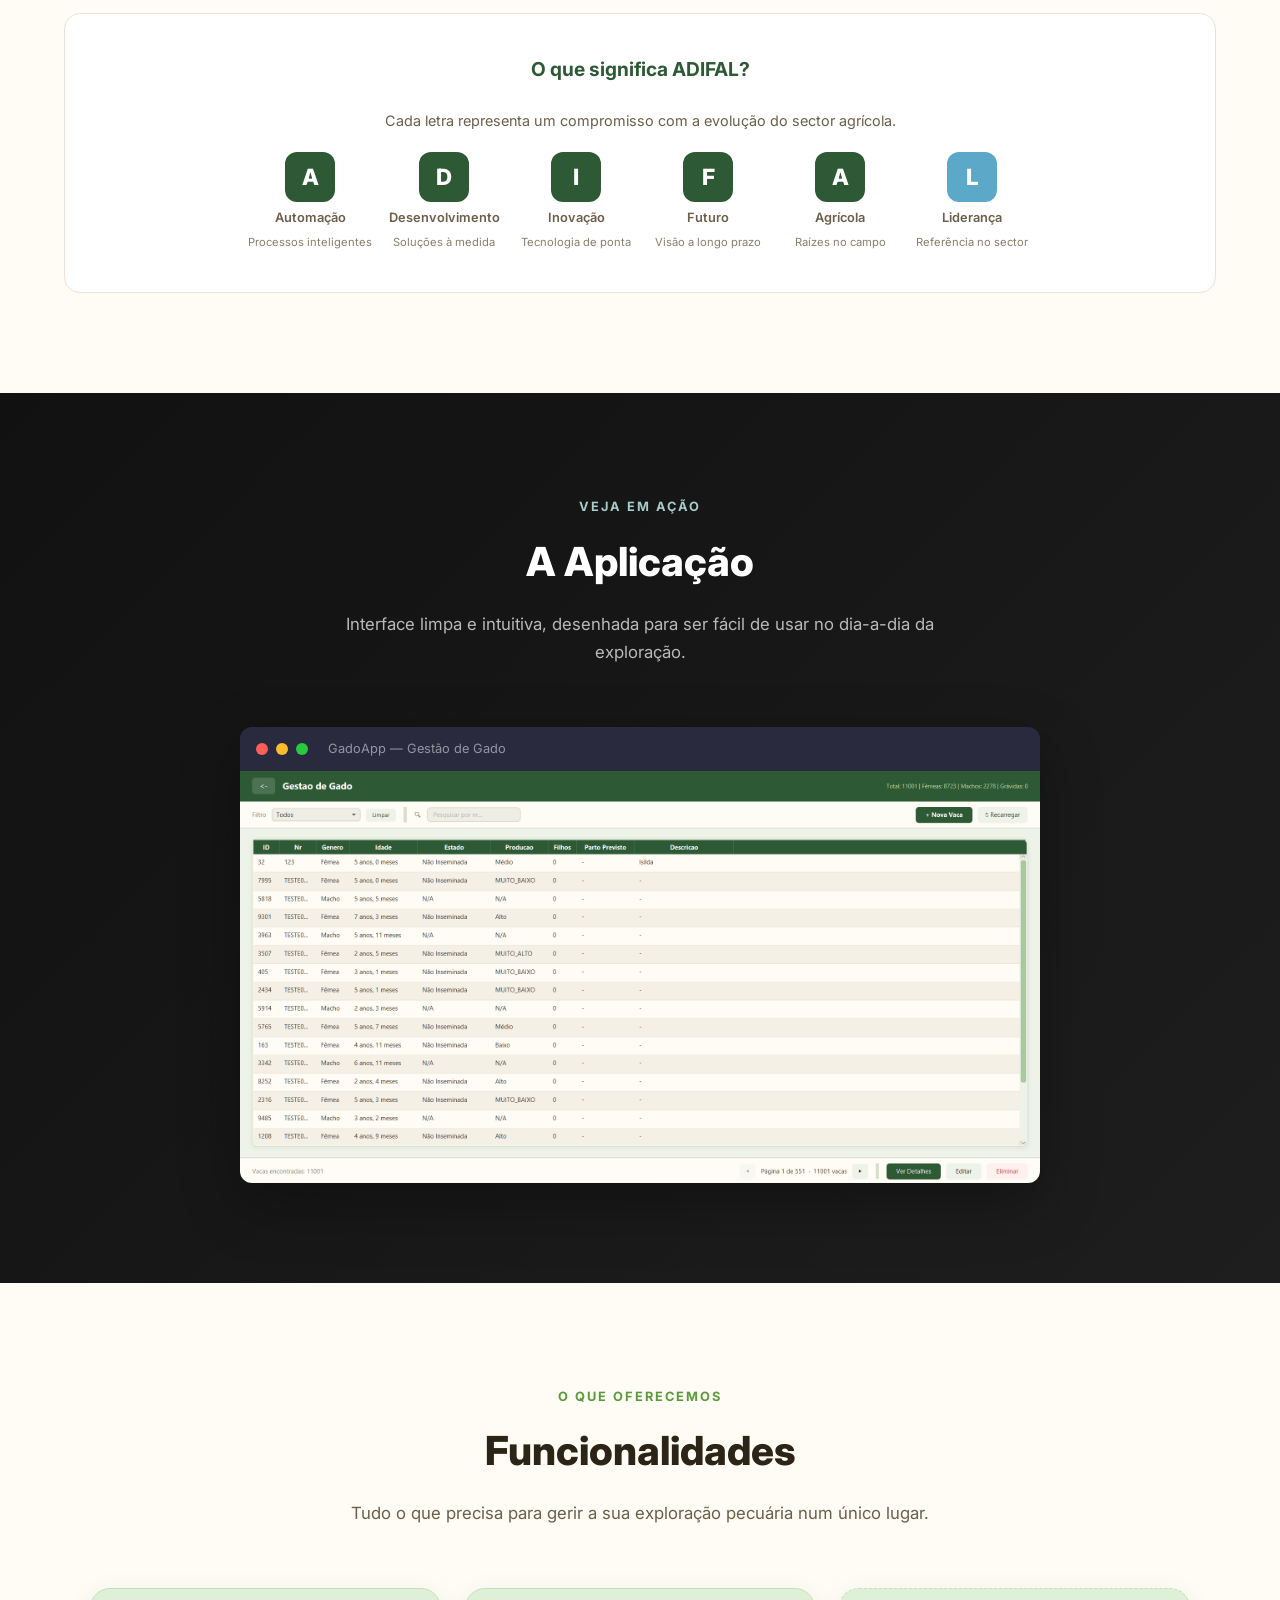
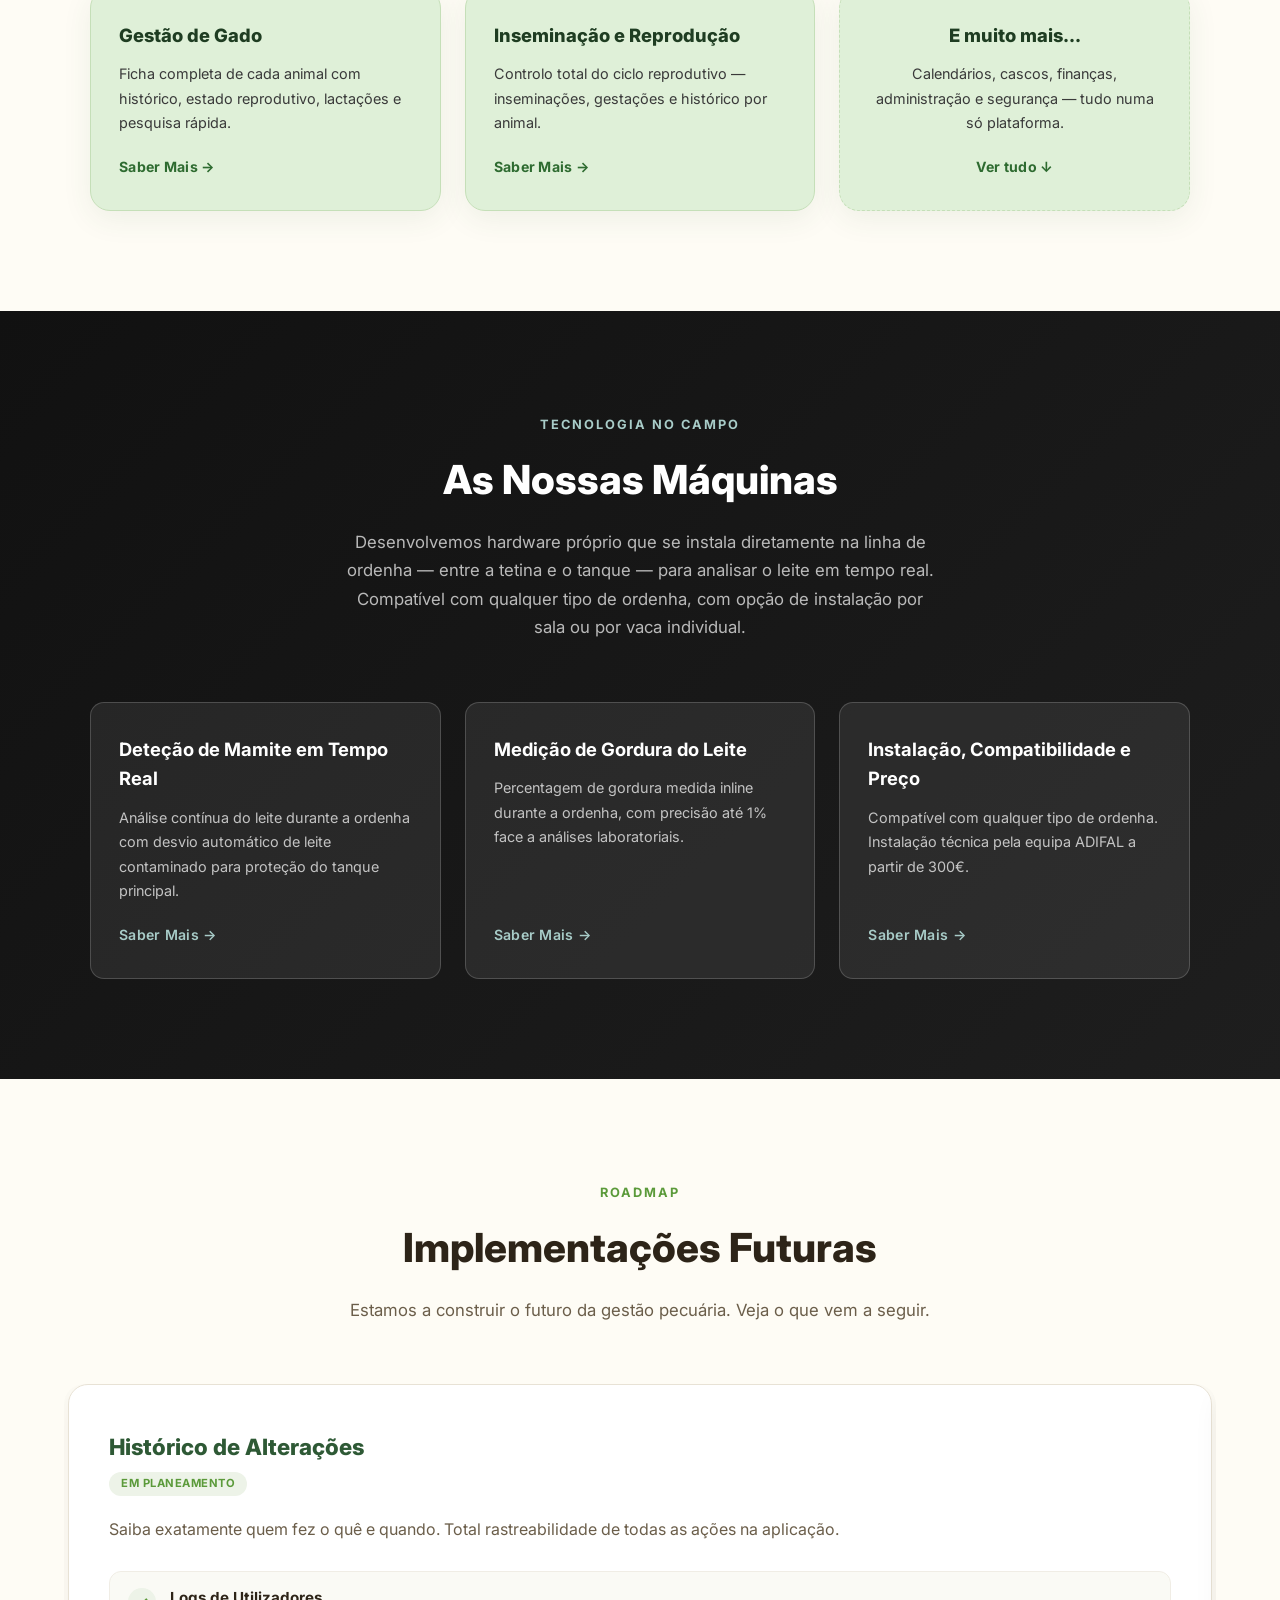
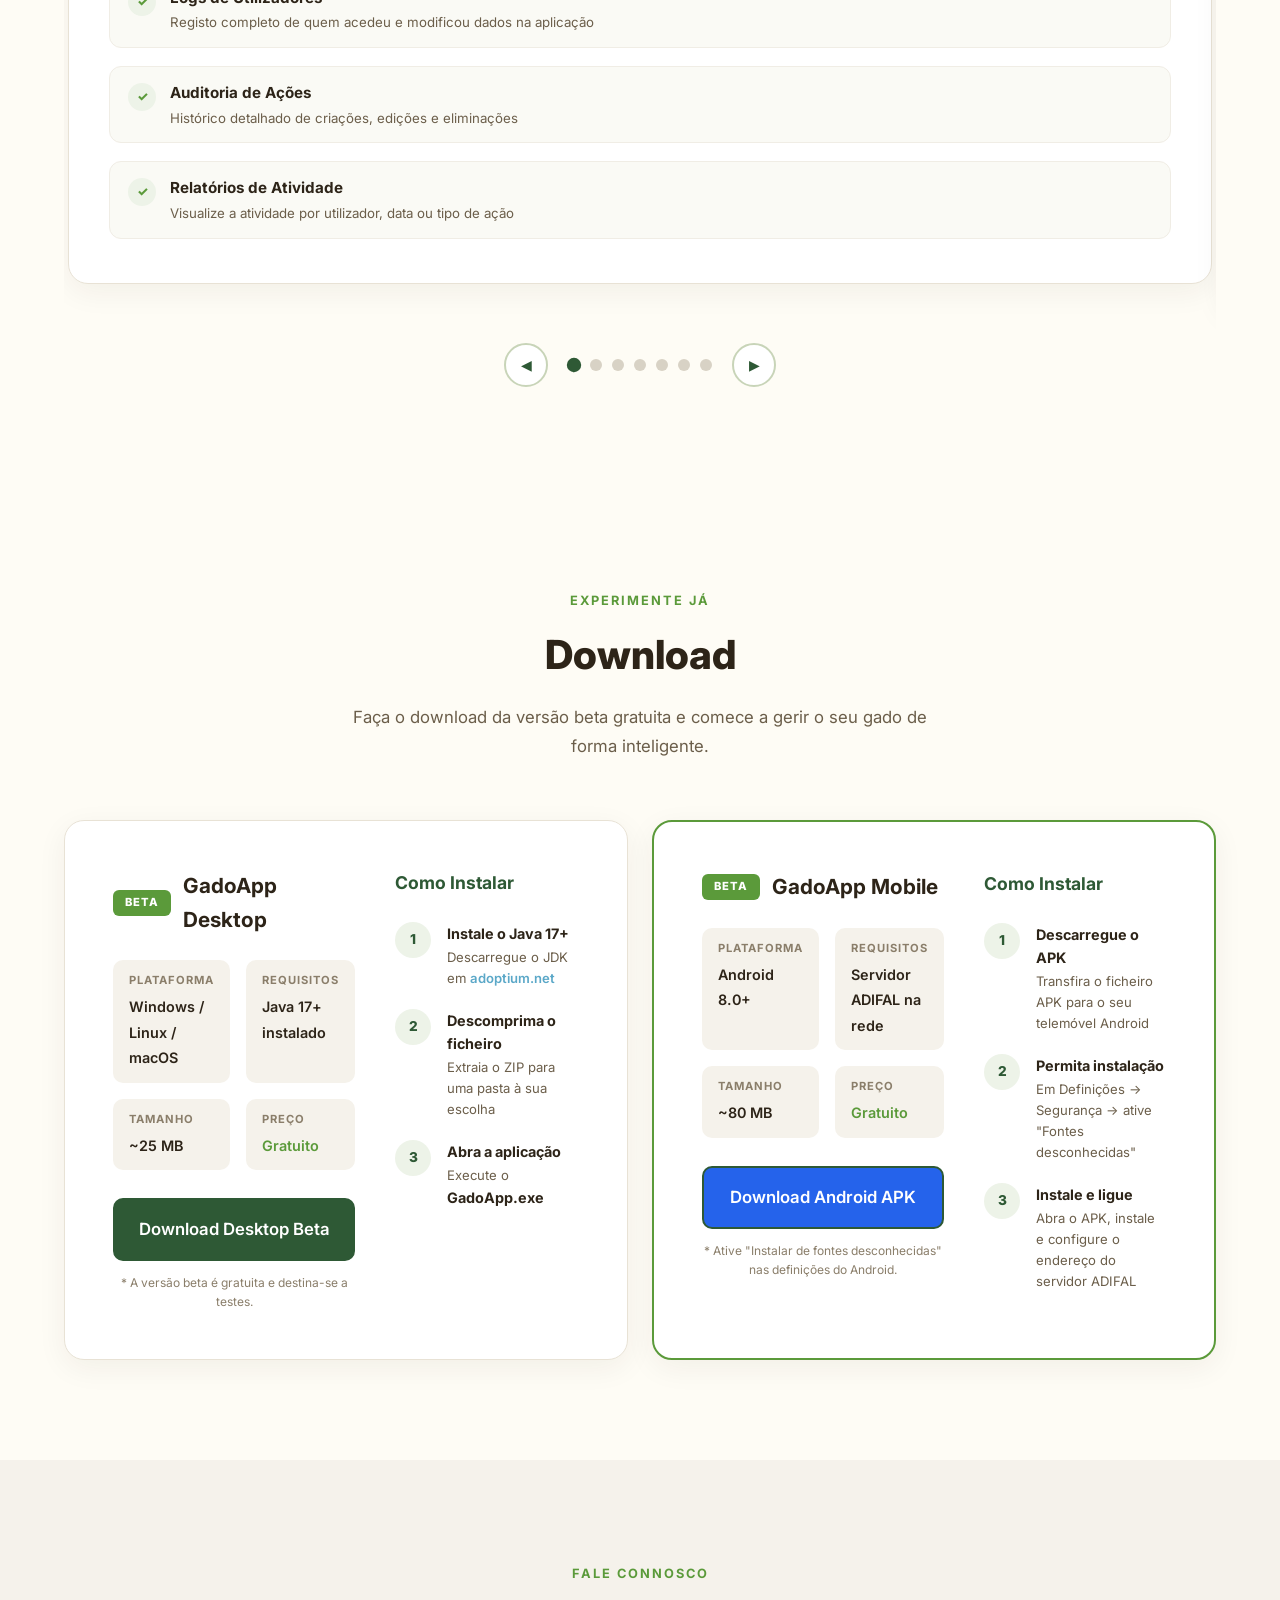
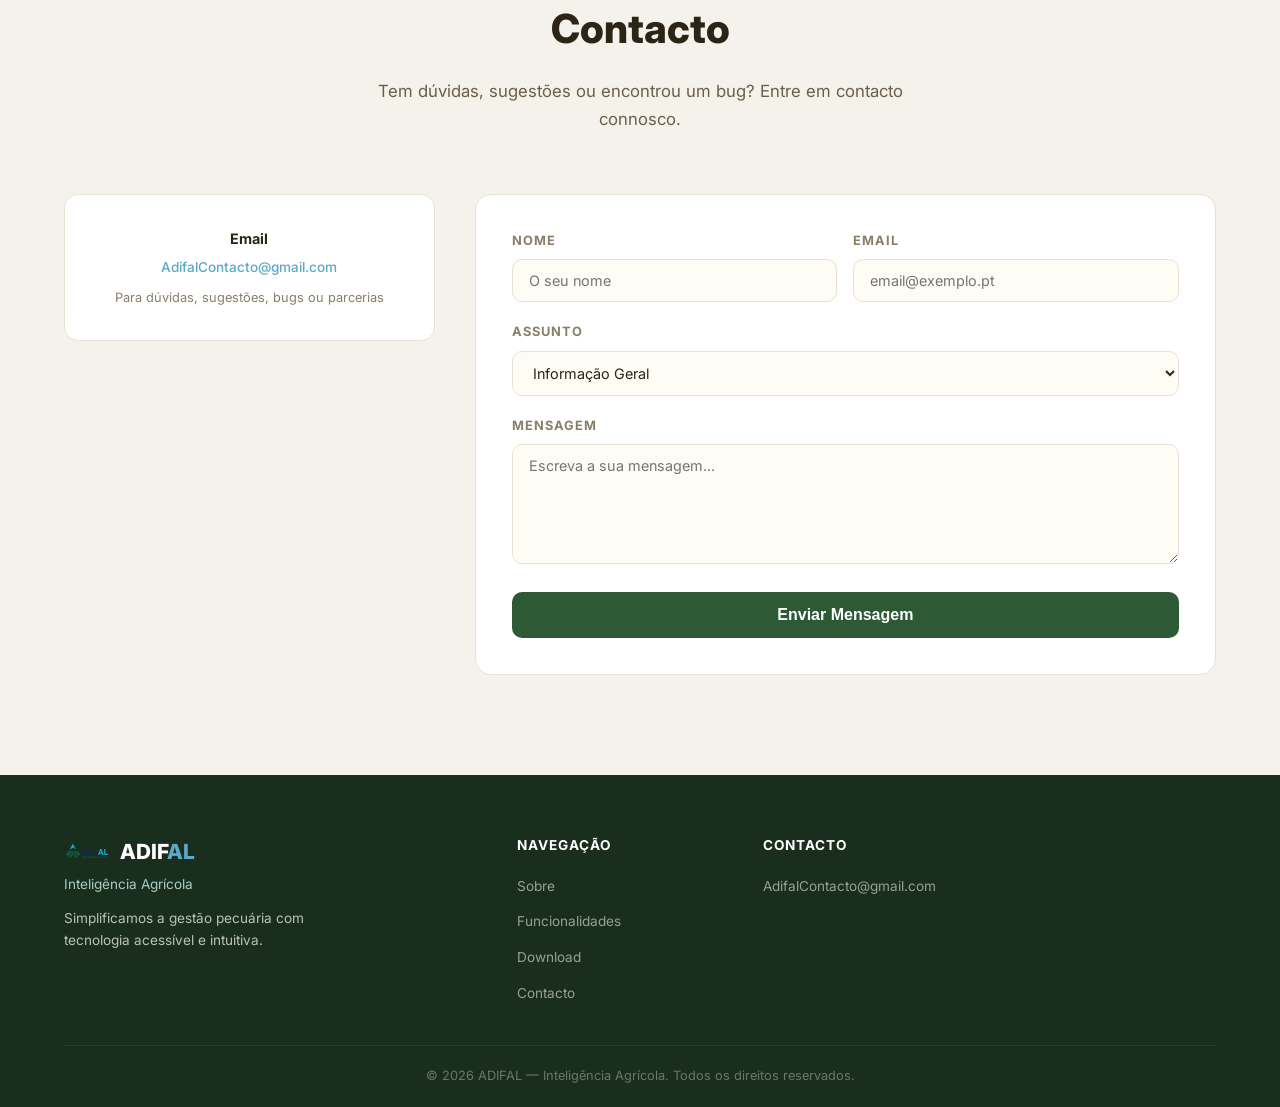
==== commit 8b242331: "Add mobile APK download section alongside desktop download" ====
--- a/index.html
+++ b/index.html
@@ -41,13 +41,13 @@
         <div class="hero-bg-overlay"></div>
         <div class="container hero-content">
             <h1 class="hero-title">
-                Gestão de Gado<br>
-                <span class="hero-title-accent">Inteligente e Simples</span>
+                Gestão Completa<br>
+                <span class="hero-title-accent">da Sua Exploração</span>
             </h1>
             <p class="hero-subtitle">
-                A ADIFAL traz inteligência agrícola à sua exploração. 
-                Controle todo o ciclo reprodutivo do seu gado num único sistema — 
-                inseminações, partos, calendários e muito mais.
+                Do registo de animais à gestão financeira — a ADIFAL centraliza tudo numa única plataforma.
+                Reprodução, calendários, cascos, historial médico, compras e muito mais,
+                pensado para o agricultor do dia-a-dia.
             </p>
             <div class="hero-actions">
                 <a href="#download" class="btn btn-primary btn-lg">
@@ -75,8 +75,8 @@
             </div>
         </div>
         <div class="hero-wave">
-            <svg viewBox="0 0 1440 120" preserveAspectRatio="none">
-                <path d="M0,60 C360,120 720,0 1080,60 C1260,90 1380,70 1440,80 L1440,120 L0,120 Z" fill="#FEFCF5"/>
+            <svg id="heroWave" viewBox="0 0 2880 160" preserveAspectRatio="none">
+                <path d="M0,130 C300,150 480,30 840,80 C1060,110 1200,20 1440,60 C1680,100 1820,155 2100,70 C2320,5 2600,130 2880,95 L2880,160 L0,160 Z" fill="#FEFCF5"/>
             </svg>
         </div>
     </section>
@@ -147,8 +147,37 @@
         </div>
     </section>
 
+
+    <!-- ===== SCREENSHOTS ===== -->
+    <section class="section section-green" id="screenshots">
+        <div class="container">
+            <div class="section-header section-header-light">
+                <span class="section-tag section-tag-light">Veja em Ação</span>
+                <h2 class="section-title">A Aplicação</h2>
+                <p class="section-subtitle">
+                    Interface limpa e intuitiva, desenhada para ser fácil de usar no dia-a-dia da exploração.
+                </p>
+            </div>
+            <div class="screenshots-placeholder">
+                <div class="screenshot-frame">
+                    <div class="screenshot-titlebar">
+                        <span class="dot red"></span>
+                        <span class="dot yellow"></span>
+                        <span class="dot green"></span>
+                        <span class="titlebar-text">GadoApp — Gestão de Gado</span>
+                    </div>
+                    <div class="screenshot-body">
+                        <img src="assets/images/AppExample.png" alt="Exemplo da Aplicação GadoApp" class="screenshot-img">
+                    </div>
+                </div>
+            </div>
+        </div>
+    </section>
+
+
+    
     <!-- ===== FUNCIONALIDADES ===== -->
-    <section class="section section-white" id="funcionalidades">
+    <section class="section section-cream" id="funcionalidades">
         <div class="container">
             <div class="section-header">
                 <span class="section-tag">O Que Oferecemos</span>
@@ -157,92 +186,53 @@
                     Tudo o que precisa para gerir a sua exploração pecuária num único lugar.
                 </p>
             </div>
-            <div class="features-grid">
-                <div class="feature-card" data-aos="fade-up">
-                    <div class="feature-icon"><img src="assets/images/GestãoVaca.png" alt="Gestão de Gado" class="feature-icon-img"></div>
+            <div class="hardware-buttons-grid" id="funcGrid">
+                <a href="pages/gestao-gado.html" class="hw-button-card">
                     <h3>Gestão de Gado</h3>
-                    <p>Registe, edite e consulte toda a informação dos seus animais. Ficha completa com histórico, estado reprodutivo, lactações e muito mais.</p>
-                    <ul class="feature-list">
-                        <li>Cadastro completo de animais</li>
-                        <li>Pesquisa rápida por número</li>
-                        <li>Exportação de dados</li>
-                    </ul>
-                </div>
-                <div class="feature-card" data-aos="fade-up" data-aos-delay="100">
-                    <div class="feature-icon"><img src="assets/images/Seringa.png" alt="Inseminação" class="feature-icon-img"></div>
+                    <p>Ficha completa de cada animal com histórico, estado reprodutivo, lactações e pesquisa rápida.</p>
+                    <span class="hw-button-cta">Saber Mais &rarr;</span>
+                </a>
+                <a href="pages/inseminacao.html" class="hw-button-card">
                     <h3>Inseminação e Reprodução</h3>
-                    <p>Controle total do ciclo reprodutivo — registe inseminações, acompanhe gestações e monitorize o estado de cada animal.</p>
-                    <ul class="feature-list">
-                        <li>Registo de inseminações</li>
-                        <li>Verificação de gestação</li>
-                        <li>Histórico reprodutivo</li>
-                    </ul>
-                </div>
-                <div class="feature-card" data-aos="fade-up" data-aos-delay="200">
-                    <div class="feature-icon"><img src="assets/images/Calendario.png" alt="Calendário" class="feature-icon-img"></div>
-                    <h3>Calendário de Eventos</h3>
-                    <p>Visualize partos previstos, secagens e transições num calendário intuitivo. Nunca perca uma data importante.</p>
-                    <ul class="feature-list">
-                        <li>Partos previstos</li>
-                        <li>Datas de secagem</li>
-                        <li>Períodos de transição</li>
-                    </ul>
-                </div>
-                <div class="feature-card" data-aos="fade-up" data-aos-delay="300">
-                    <div class="feature-icon"><img src="assets/images/Ampulheta.png" alt="Período de Espera" class="feature-icon-img"></div>
-                    <h3>Período de Espera</h3>
-                    <p>Monitorize o período de espera voluntário de cada animal, garantindo que as inseminações são feitas no momento ideal.</p>
-                    <ul class="feature-list">
-                        <li>Contagem automática de dias</li>
-                        <li>Alertas de período ideal</li>
-                        <li>Estatísticas de fertilidade</li>
-                    </ul>
-                </div>
-                <div class="feature-card" data-aos="fade-up" data-aos-delay="400">
-                    <div class="feature-icon"><img src="assets/images/Valores.png" alt="Painel" class="feature-icon-img"></div>
-                    <h3>Painel de Administração</h3>
-                    <p>Gerencie utilizadores, monitorize o servidor e controle acessos. Tudo sob o seu controlo total num painel dedicado.</p>
-                    <ul class="feature-list">
-                        <li>Gestão de utilizadores</li>
-                        <li>Estado do servidor</li>
-                        <li>Sessões ativas</li>
-                    </ul>
-                </div>
-                <div class="feature-card" data-aos="fade-up" data-aos-delay="500">
-                    <div class="feature-icon"><img src="assets/images/Eye.png" alt="Segurança" class="feature-icon-img"></div>
-                    <h3>Segurança e Dados</h3>
-                    <p>Os seus dados são armazenados de forma segura nos nossos servidores, com autenticação robusta e backups automáticos — sem preocupações para o agricultor.</p>
-                    <ul class="feature-list">
-                        <li>Autenticação JWT</li>
-                        <li>Dados guardados na cloud ADIFAL</li>
-                        <li>Backups automáticos</li>
-                    </ul>
-                </div>
-            </div>
-        </div>
-    </section>
-
-    <!-- ===== SCREENSHOTS ===== -->
-    <section class="section section-green" id="screenshots">
-        <div class="container">
-            <div class="section-header">
-                <span class="section-tag">Veja em Ação</span>
-                <h2 class="section-title">A Aplicação</h2>
-                <p class="section-subtitle">
-                    Interface limpa e intuitiva, desenhada para ser fácil de usar no dia-a-dia da exploração.
-                </p>
-            </div>
-            <div class="screenshots-placeholder">
-                <div class="screenshot-frame">
-                    <div class="screenshot-titlebar">
-                        <span class="dot red"></span>
-                        <span class="dot yellow"></span>
-                        <span class="dot green"></span>
-                        <span class="titlebar-text">GadoApp — Gestão de Gado</span>
-                    </div>
-                    <div class="screenshot-body">
-                        <img src="assets/images/AppExample.png" alt="Exemplo da Aplicação GadoApp" class="screenshot-img">
-                    </div>
+                    <p>Controlo total do ciclo reprodutivo — inseminações, gestações e histórico por animal.</p>
+                    <span class="hw-button-cta">Saber Mais &rarr;</span>
+                </a>
+                <div class="hw-button-card func-mais-card" id="funcMaisBtn" role="button" tabindex="0" aria-expanded="false">
+                    <h3>E muito mais...</h3>
+                    <p>Calendários, cascos, finanças, administração e segurança — tudo numa só plataforma.</p>
+                    <span class="hw-button-cta">Ver tudo &darr;</span>
+                </div>
+                <div id="funcExtras" style="display: none;">
+                    <a href="pages/calendario.html" class="hw-button-card">
+                        <h3>Calendário de Eventos</h3>
+                        <p>Partos previstos, secagens e períodos de transição num calendário visual e intuitivo.</p>
+                        <span class="hw-button-cta">Saber Mais &rarr;</span>
+                    </a>
+                    <a href="pages/periodo-espera.html" class="hw-button-card">
+                        <h3>Período de Espera</h3>
+                        <p>Contagem automática do período de espera voluntário e alertas de momento ideal para inseminação.</p>
+                        <span class="hw-button-cta">Saber Mais &rarr;</span>
+                    </a>
+                    <a href="pages/cascos.html" class="hw-button-card">
+                        <h3>Histórico de Cascos</h3>
+                        <p>Registo de verificações podais, manutenções agendadas e deteção de padrões no rebanho.</p>
+                        <span class="hw-button-cta">Saber Mais &rarr;</span>
+                    </a>
+                    <a href="pages/financeira.html" class="hw-button-card">
+                        <h3>Gestão Financeira</h3>
+                        <p>Controlo de receitas e despesas, vendas de animais e leite, e relatórios com gráficos.</p>
+                        <span class="hw-button-cta">Saber Mais &rarr;</span>
+                    </a>
+                    <a href="pages/painel-admin.html" class="hw-button-card">
+                        <h3>Painel de Administração</h3>
+                        <p>Gestão de utilizadores, estado do servidor e controlo de sessões ativas.</p>
+                        <span class="hw-button-cta">Saber Mais &rarr;</span>
+                    </a>
+                    <a href="pages/seguranca.html" class="hw-button-card">
+                        <h3>Segurança e Dados</h3>
+                        <p>Autenticação JWT, dados na cloud ADIFAL e backups automáticos sem preocupações.</p>
+                        <span class="hw-button-cta">Saber Mais &rarr;</span>
+                    </a>
                 </div>
             </div>
         </div>
@@ -339,63 +329,63 @@
                                     <span class="future-badge">Em Desenvolvimento</span>
                                 </div>
                             </div>
-                            <p class="future-desc">Acompanhe a saúde de cada animal com um registo médico completo — tratamentos, medicamentos, custos e resultados, tudo num só lugar.</p>
+                            <p class="future-desc">Acompanhe a saúde de cada animal com um registo médico completo — vacinas, medicamentos, causas de morte, custos e resultados, tudo num só lugar. A app ajudará ainda a encontrar veterinários locais para apoio direto.</p>
                             <div class="future-features">
                                 <div class="future-feature-item">
                                     <span class="future-check">✓</span>
                                     <div>
-                                        <strong>Registo de Tratamentos</strong>
-                                        <p>Guarde cada tratamento aplicado, com data, medicamento e dosagem</p>
-                                    </div>
-                                </div>
-                                <div class="future-feature-item">
-                                    <span class="future-check">✓</span>
-                                    <div>
-                                        <strong>Alertas e Lembretes</strong>
-                                        <p>Receba notificações automáticas de próximos tratamentos e reforços</p>
-                                    </div>
-                                </div>
-                                <div class="future-feature-item">
-                                    <span class="future-check">✓</span>
-                                    <div>
-                                        <strong>Análise de Eficácia</strong>
-                                        <p>Veja a taxa de sucesso de cada remédio e o custo por tratamento</p>
-                                    </div>
-                                </div>
-                            </div>
-                        </div>
-                    </div>
-
-                    <!-- Slide 3: Histórico de Cascos -->
+                                        <strong>Vacinas e Medicamentos</strong>
+                                        <p>Registe vacinas aplicadas, medicamentos administrados e dosagens por animal</p>
+                                    </div>
+                                </div>
+                                <div class="future-feature-item">
+                                    <span class="future-check">✓</span>
+                                    <div>
+                                        <strong>Registo de Causas de Morte</strong>
+                                        <p>Documente causas de morte para análise e prevenção futura no rebanho</p>
+                                    </div>
+                                </div>
+                                <div class="future-feature-item">
+                                    <span class="future-check">✓</span>
+                                    <div>
+                                        <strong>Rede de Veterinários Locais</strong>
+                                        <p>A app procura veterinários na sua área para ajuda rápida quando precisar</p>
+                                    </div>
+                                </div>
+                            </div>
+                        </div>
+                    </div>
+
+                    <!-- Slide 3: Gestão de Compras -->
                     <div class="carousel-slide">
                         <div class="future-card">
                             <div class="future-card-header">
                                 <div>
-                                    <h3>Histórico de Cascos</h3>
+                                    <h3>Gestão de Compras</h3>
                                     <span class="future-badge">Em Planeamento</span>
                                 </div>
                             </div>
-                            <p class="future-desc">Previna problemas podais antes que aconteçam. Registe verificações, agende manutenções e detete padrões no rebanho.</p>
+                            <p class="future-desc">Simplifique as compras da exploração. Um sistema centralizado para gerir fornecedores, controlar encomendas e acompanhar gastos por categoria.</p>
                             <div class="future-features">
                                 <div class="future-feature-item">
                                     <span class="future-check">✓</span>
                                     <div>
-                                        <strong>Calendário de Manutenção</strong>
-                                        <p>Agende e acompanhe verificações periódicas de cascos para cada animal</p>
-                                    </div>
-                                </div>
-                                <div class="future-feature-item">
-                                    <span class="future-check">✓</span>
-                                    <div>
-                                        <strong>Registo de Ocorrências</strong>
-                                        <p>Documente cada problema com causa, tratamento e evolução</p>
-                                    </div>
-                                </div>
-                                <div class="future-feature-item">
-                                    <span class="future-check">✓</span>
-                                    <div>
-                                        <strong>Deteção de Padrões</strong>
-                                        <p>Identifique tendências e animais com predisposição a problemas recorrentes</p>
+                                        <strong>Gestão de Fornecedores</strong>
+                                        <p>Registe e compare diferentes fornecedores de alimentos, medicamentos e equipamento</p>
+                                    </div>
+                                </div>
+                                <div class="future-feature-item">
+                                    <span class="future-check">✓</span>
+                                    <div>
+                                        <strong>Controlo de Encomendas</strong>
+                                        <p>Acompanhe o estado de cada compra, desde a encomenda até à entrega</p>
+                                    </div>
+                                </div>
+                                <div class="future-feature-item">
+                                    <span class="future-check">✓</span>
+                                    <div>
+                                        <strong>Histórico de Gastos</strong>
+                                        <p>Veja o custo por categoria e por fornecedor para tomar melhores decisões de compra</p>
                                     </div>
                                 </div>
                             </div>
@@ -444,10 +434,10 @@
                             <div class="future-card-header">
                                 <div>
                                     <h3>App Móvel</h3>
-                                    <span class="future-badge future-badge-highlight">Visão de Futuro</span>
-                                </div>
-                            </div>
-                            <p class="future-desc">Leve a gestão do seu rebanho para o campo. Consulte, registe e acompanhe tudo diretamente do telemóvel, sem precisar de computador.</p>
+                                    <span class="future-badge future-badge-green">Em Beta</span>
+                                </div>
+                            </div>
+                            <p class="future-desc">A app móvel já está disponível em beta! Leve a gestão do seu rebanho para o campo. Consulte, registe e acompanhe tudo diretamente do telemóvel.</p>
                             <div class="future-features">
                                 <div class="future-feature-item">
                                     <span class="future-check">✓</span>
@@ -474,7 +464,43 @@
                         </div>
                     </div>
 
-                    <!-- Slide 6: Inteligência Artificial -->
+                    <!-- Slide 7: Localização e Identificação NFC -->
+                    <div class="carousel-slide">
+                        <div class="future-card">
+                            <div class="future-card-header">
+                                <div>
+                                    <h3>Localização e Identificação NFC</h3>
+                                    <span class="future-badge future-badge-highlight">Visão de Futuro</span>
+                                </div>
+                            </div>
+                            <p class="future-desc">Uma ideia em exploração: equipar cada animal com uma pulseira NFC para identificação instantânea e, futuramente, localização dentro da exploração.</p>
+                            <div class="future-features">
+                                <div class="future-feature-item">
+                                    <span class="future-check">✓</span>
+                                    <div>
+                                        <strong>Identificação por NFC</strong>
+                                        <p>Aproxime o telemóvel da pulseira para identificar o animal e abrir a sua ficha instantaneamente</p>
+                                    </div>
+                                </div>
+                                <div class="future-feature-item">
+                                    <span class="future-check">✓</span>
+                                    <div>
+                                        <strong>Localização na Exploração</strong>
+                                        <p>Saber onde está cada animal em tempo real, sem ter de percorrer toda a vacaria</p>
+                                    </div>
+                                </div>
+                                <div class="future-feature-item">
+                                    <span class="future-check">✓</span>
+                                    <div>
+                                        <strong>Integração Total com a App</strong>
+                                        <p>Todos os dados lidos pela pulseira sincronizam automaticamente com o software ADIFAL</p>
+                                    </div>
+                                </div>
+                            </div>
+                        </div>
+                    </div>
+
+                    <!-- Slide 7: Inteligência Artificial -->
                     <div class="carousel-slide">
                         <div class="future-card">
                             <div class="future-card-header">
@@ -537,71 +563,124 @@
                     Faça o download da versão beta gratuita e comece a gerir o seu gado de forma inteligente.
                 </p>
             </div>
-            <div class="download-card">
-                <div class="download-info">
-                    <div class="download-version">
-                        <span class="version-badge">BETA</span>
-                        <h3>GadoApp v1.0.0-beta</h3>
-                    </div>
-                    <div class="download-meta">
-                        <div class="meta-item">
-                            <span class="meta-label">Plataforma</span>
-                            <span class="meta-value">Windows / Linux / macOS</span>
-                        </div>
-                        <div class="meta-item">
-                            <span class="meta-label">Requisitos</span>
-                            <span class="meta-value">Java 17+ instalado</span>
-                        </div>
-                        <div class="meta-item">
-                            <span class="meta-label">Tamanho</span>
-                            <span class="meta-value">~25 MB</span>
-                        </div>
-                        <div class="meta-item">
-                            <span class="meta-label">Preço</span>
-                            <span class="meta-value download-free">Gratuito</span>
-                        </div>
-                    </div>
-                    <a href="assets/downloads/GadoApp-Beta.zip" class="btn btn-primary btn-lg download-btn">
-                        Download GadoApp Beta
-                    </a>
-                    <p class="download-note">
-                        * A versão beta é gratuita e destina-se a testes. 
-                        Inclui a aplicação cliente — o servidor deve ser configurado separadamente.
-                    </p>
-                </div>
-                <div class="download-requirements">
-                    <h4>Como Instalar</h4>
-                    <ol class="install-steps">
-                        <li>
-                            <span class="step-num">1</span>
-                            <div>
-                                <strong>Instale o Java 17+</strong>
-                                <p>Descarregue o JDK em <a href="https://adoptium.net" target="_blank">adoptium.net</a></p>
-                            </div>
-                        </li>
-                        <li>
-                            <span class="step-num">2</span>
-                            <div>
-                                <strong>Configure o servidor</strong>
-                                <p>Execute o script SQL para criar a base de dados MySQL</p>
-                            </div>
-                        </li>
-                        <li>
-                            <span class="step-num">3</span>
-                            <div>
-                                <strong>Inicie o servidor</strong>
-                                <p>Execute o GadoApp-Server.jar na sua máquina ou rede local</p>
-                            </div>
-                        </li>
-                        <li>
-                            <span class="step-num">4</span>
-                            <div>
-                                <strong>Abra a aplicação</strong>
-                                <p>Execute o GadoApp.jar e faça login</p>
-                            </div>
-                        </li>
-                    </ol>
-                </div>
+            <div class="download-cards-grid">
+
+                <!-- Desktop -->
+                <div class="download-card">
+                    <div class="download-info">
+                        <div class="download-version">
+                            <span class="version-badge">BETA</span>
+                            <h3>GadoApp Desktop</h3>
+                        </div>
+                        <div class="download-meta">
+                            <div class="meta-item">
+                                <span class="meta-label">Plataforma</span>
+                                <span class="meta-value">Windows / Linux / macOS</span>
+                            </div>
+                            <div class="meta-item">
+                                <span class="meta-label">Requisitos</span>
+                                <span class="meta-value">Java 17+ instalado</span>
+                            </div>
+                            <div class="meta-item">
+                                <span class="meta-label">Tamanho</span>
+                                <span class="meta-value">~25 MB</span>
+                            </div>
+                            <div class="meta-item">
+                                <span class="meta-label">Preço</span>
+                                <span class="meta-value download-free">Gratuito</span>
+                            </div>
+                        </div>
+                        <a href="assets/downloads/GadoApp-Beta.zip" class="btn btn-primary btn-lg download-btn">
+                            Download Desktop Beta
+                        </a>
+                        <p class="download-note">* A versão beta é gratuita e destina-se a testes.</p>
+                    </div>
+                    <div class="download-requirements">
+                        <h4>Como Instalar</h4>
+                        <ol class="install-steps">
+                            <li>
+                                <span class="step-num">1</span>
+                                <div>
+                                    <strong>Instale o Java 17+</strong>
+                                    <p>Descarregue o JDK em <a href="https://adoptium.net" target="_blank">adoptium.net</a></p>
+                                </div>
+                            </li>
+                            <li>
+                                <span class="step-num">2</span>
+                                <div>
+                                    <strong>Descomprima o ficheiro</strong>
+                                    <p>Extraia o ZIP para uma pasta à sua escolha</p>
+                                </div>
+                            </li>
+                            <li>
+                                <span class="step-num">3</span>
+                                <div>
+                                    <strong>Abra a aplicação</strong>
+                                    <p>Execute o <strong>GadoApp.exe</strong></p>
+                                </div>
+                            </li>
+                        </ol>
+                    </div>
+                </div>
+
+                <!-- Mobile -->
+                <div class="download-card download-card-mobile">
+                    <div class="download-info">
+                        <div class="download-version">
+                            <span class="version-badge version-badge-mobile">BETA</span>
+                            <h3>GadoApp Mobile</h3>
+                        </div>
+                        <div class="download-meta">
+                            <div class="meta-item">
+                                <span class="meta-label">Plataforma</span>
+                                <span class="meta-value">Android 8.0+</span>
+                            </div>
+                            <div class="meta-item">
+                                <span class="meta-label">Requisitos</span>
+                                <span class="meta-value">Servidor ADIFAL na rede</span>
+                            </div>
+                            <div class="meta-item">
+                                <span class="meta-label">Tamanho</span>
+                                <span class="meta-value">~80 MB</span>
+                            </div>
+                            <div class="meta-item">
+                                <span class="meta-label">Preço</span>
+                                <span class="meta-value download-free">Gratuito</span>
+                            </div>
+                        </div>
+                        <a href="https://github.com/CarlosJFCPereira/GadoApp/releases/latest/download/GadoApp-Mobile-Beta.apk" class="btn btn-primary btn-lg download-btn download-btn-mobile">
+                            Download Android APK
+                        </a>
+                        <p class="download-note">* Ative "Instalar de fontes desconhecidas" nas definições do Android.</p>
+                    </div>
+                    <div class="download-requirements">
+                        <h4>Como Instalar</h4>
+                        <ol class="install-steps">
+                            <li>
+                                <span class="step-num">1</span>
+                                <div>
+                                    <strong>Descarregue o APK</strong>
+                                    <p>Transfira o ficheiro APK para o seu telemóvel Android</p>
+                                </div>
+                            </li>
+                            <li>
+                                <span class="step-num">2</span>
+                                <div>
+                                    <strong>Permita instalação</strong>
+                                    <p>Em Definições → Segurança → ative "Fontes desconhecidas"</p>
+                                </div>
+                            </li>
+                            <li>
+                                <span class="step-num">3</span>
+                                <div>
+                                    <strong>Instale e ligue</strong>
+                                    <p>Abra o APK, instale e configure o endereço do servidor ADIFAL</p>
+                                </div>
+                            </li>
+                        </ol>
+                    </div>
+                </div>
+
             </div>
         </div>
     </section>
--- a/css/style.css
+++ b/css/style.css
@@ -264,16 +264,18 @@
 
 .hero-wave {
     position: absolute;
-    bottom: -1px;
+    bottom: -11px;
     left: 0;
-    right: 0;
+    width: 100%;
+    overflow: hidden;
     z-index: 3;
 }
 
 .hero-wave svg {
     display: block;
-    width: 100%;
-    height: 80px;
+    width: 200%;
+    height: 140px;
+    will-change: transform;
 }
 
 /* === BUTTONS === */
@@ -338,7 +340,7 @@
 }
 
 .section-green {
-    background: linear-gradient(135deg, #2E5935, #3a7045);
+    background: linear-gradient(135deg, #111111, #1e1e1e);
     color: white;
 }
 
@@ -621,6 +623,65 @@
     color: white;
 }
 
+/* hw-button-card on light (cream) backgrounds */
+.section-cream .hw-button-card {
+    background: #DFF0D8;
+    border: 1px solid #C5DFB8;
+    color: #2D2D2D;
+    box-shadow: 0 8px 30px rgba(45, 90, 45, 0.08);
+    border-radius: 20px;
+}
+
+.section-cream .hw-button-card:hover {
+    background: #D0E9C6;
+    border-color: #A8CC98;
+    box-shadow: 0 12px 40px rgba(45, 90, 45, 0.14);
+    transform: translateY(-6px);
+}
+
+.section-cream .hw-button-card h3 {
+    color: #1F3D22;
+    font-size: 1.15rem;
+    font-weight: 800;
+}
+
+.section-cream .hw-button-card p {
+    color: #3A3A3A;
+    line-height: 1.7;
+}
+
+.section-cream .hw-button-cta {
+    color: #2E6B30;
+    font-weight: 700;
+}
+
+.section-cream .hw-button-card:hover .hw-button-cta {
+    color: #1A4A1C;
+}
+
+/* Funcionalidades - "e muito mais" expand card */
+.func-mais-card {
+    cursor: pointer;
+    text-align: center;
+    justify-content: center;
+    align-items: center;
+    user-select: none;
+}
+
+.section-cream .func-mais-card {
+    border-style: dashed;
+    opacity: 0.82;
+}
+
+.section-cream .func-mais-card:hover {
+    opacity: 1;
+    border-style: solid;
+}
+
+#funcExtras {
+    display: contents;
+}
+
 /* === HW DETAIL PAGES === */
 .hw-detail-page {
     padding-top: 100px;
@@ -760,6 +821,12 @@
 }
 
 /* === DOWNLOAD === */
+.download-cards-grid {
+    display: grid;
+    grid-template-columns: 1fr 1fr;
+    gap: 24px;
+}
+
 .download-card {
     display: grid;
     grid-template-columns: 1fr 1fr;
@@ -769,6 +836,33 @@
     padding: 48px;
     border: 1px solid #E8E2D5;
     box-shadow: 0 8px 30px rgba(45, 36, 24, 0.06);
+}
+
+.download-card-mobile {
+    border-color: #5B9A3A;
+    border-width: 2px;
+}
+
+.version-badge-mobile {
+    background: #2563eb;
+}
+
+.download-btn-mobile {
+    background: #2563eb;
+}
+
+.download-btn-mobile:hover {
+    background: #1d4ed8;
+}
+
+.future-badge-green {
+    background: #5B9A3A;
+    color: white;
+    padding: 4px 10px;
+    border-radius: 6px;
+    font-size: 0.7rem;
+    font-weight: 700;
+    letter-spacing: 0.5px;
 }
 
 .download-version {
@@ -1120,6 +1214,10 @@
 @media (max-width: 1024px) {
     .features-grid {
         grid-template-columns: repeat(2, 1fr);
+    }
+
+    .download-cards-grid {
+        grid-template-columns: 1fr;
     }
 
     .download-card {
@@ -1203,7 +1301,12 @@
         grid-template-columns: 1fr;
     }
 
+    .download-cards-grid {
+        grid-template-columns: 1fr;
+    }
+
     .download-card {
+        grid-template-columns: 1fr;
         padding: 28px;
     }
 
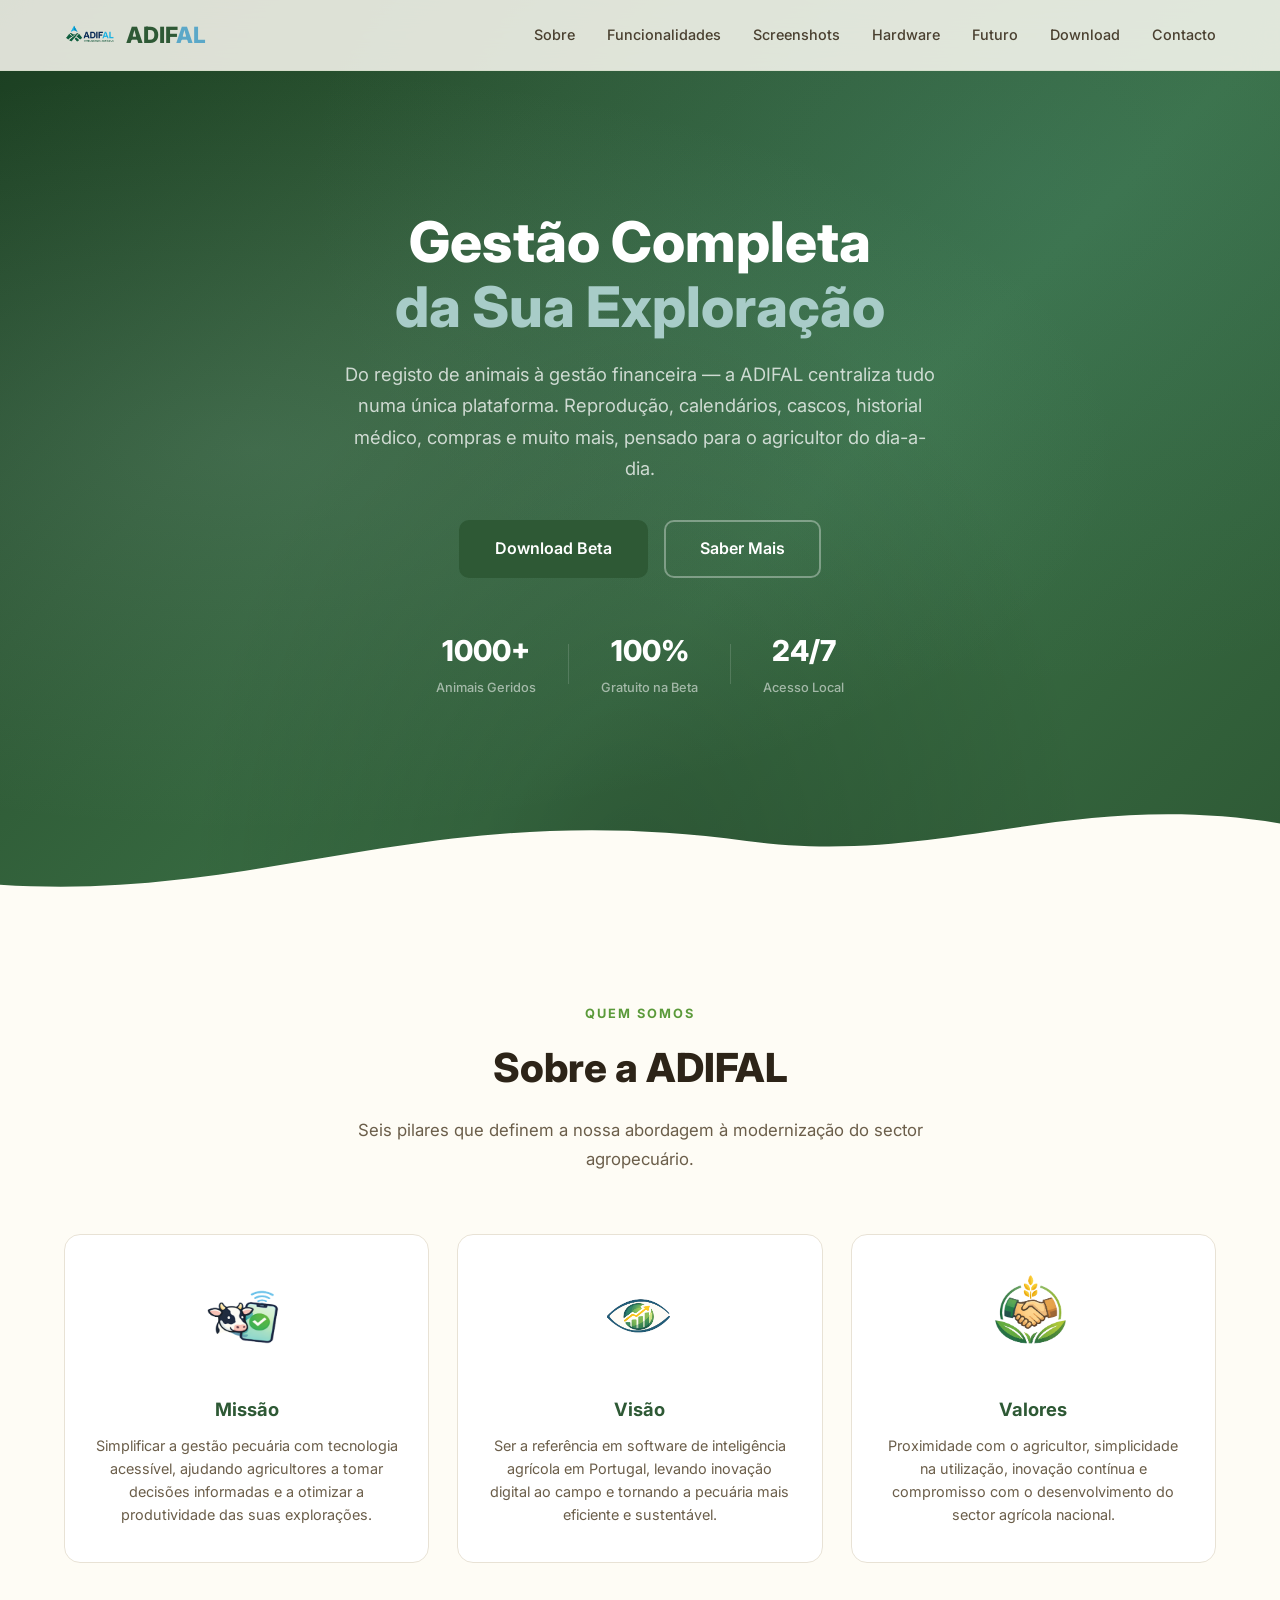
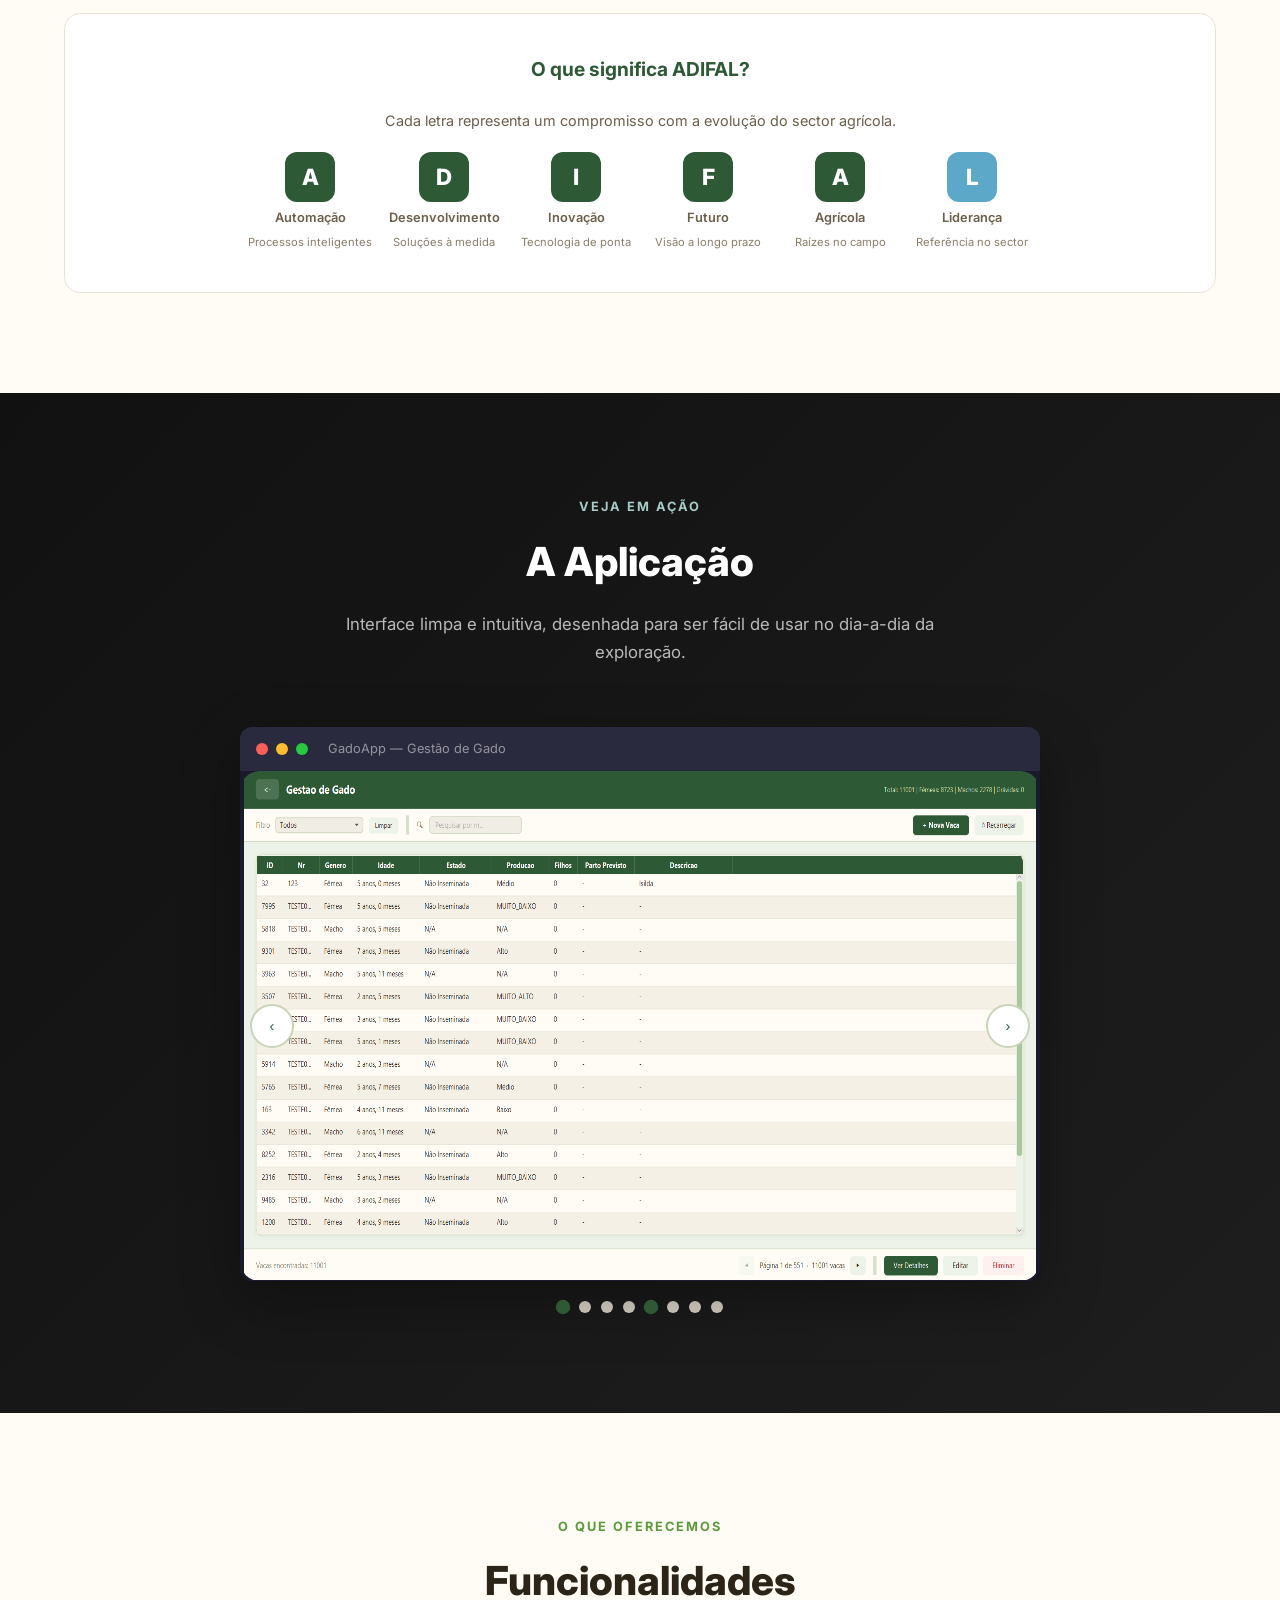
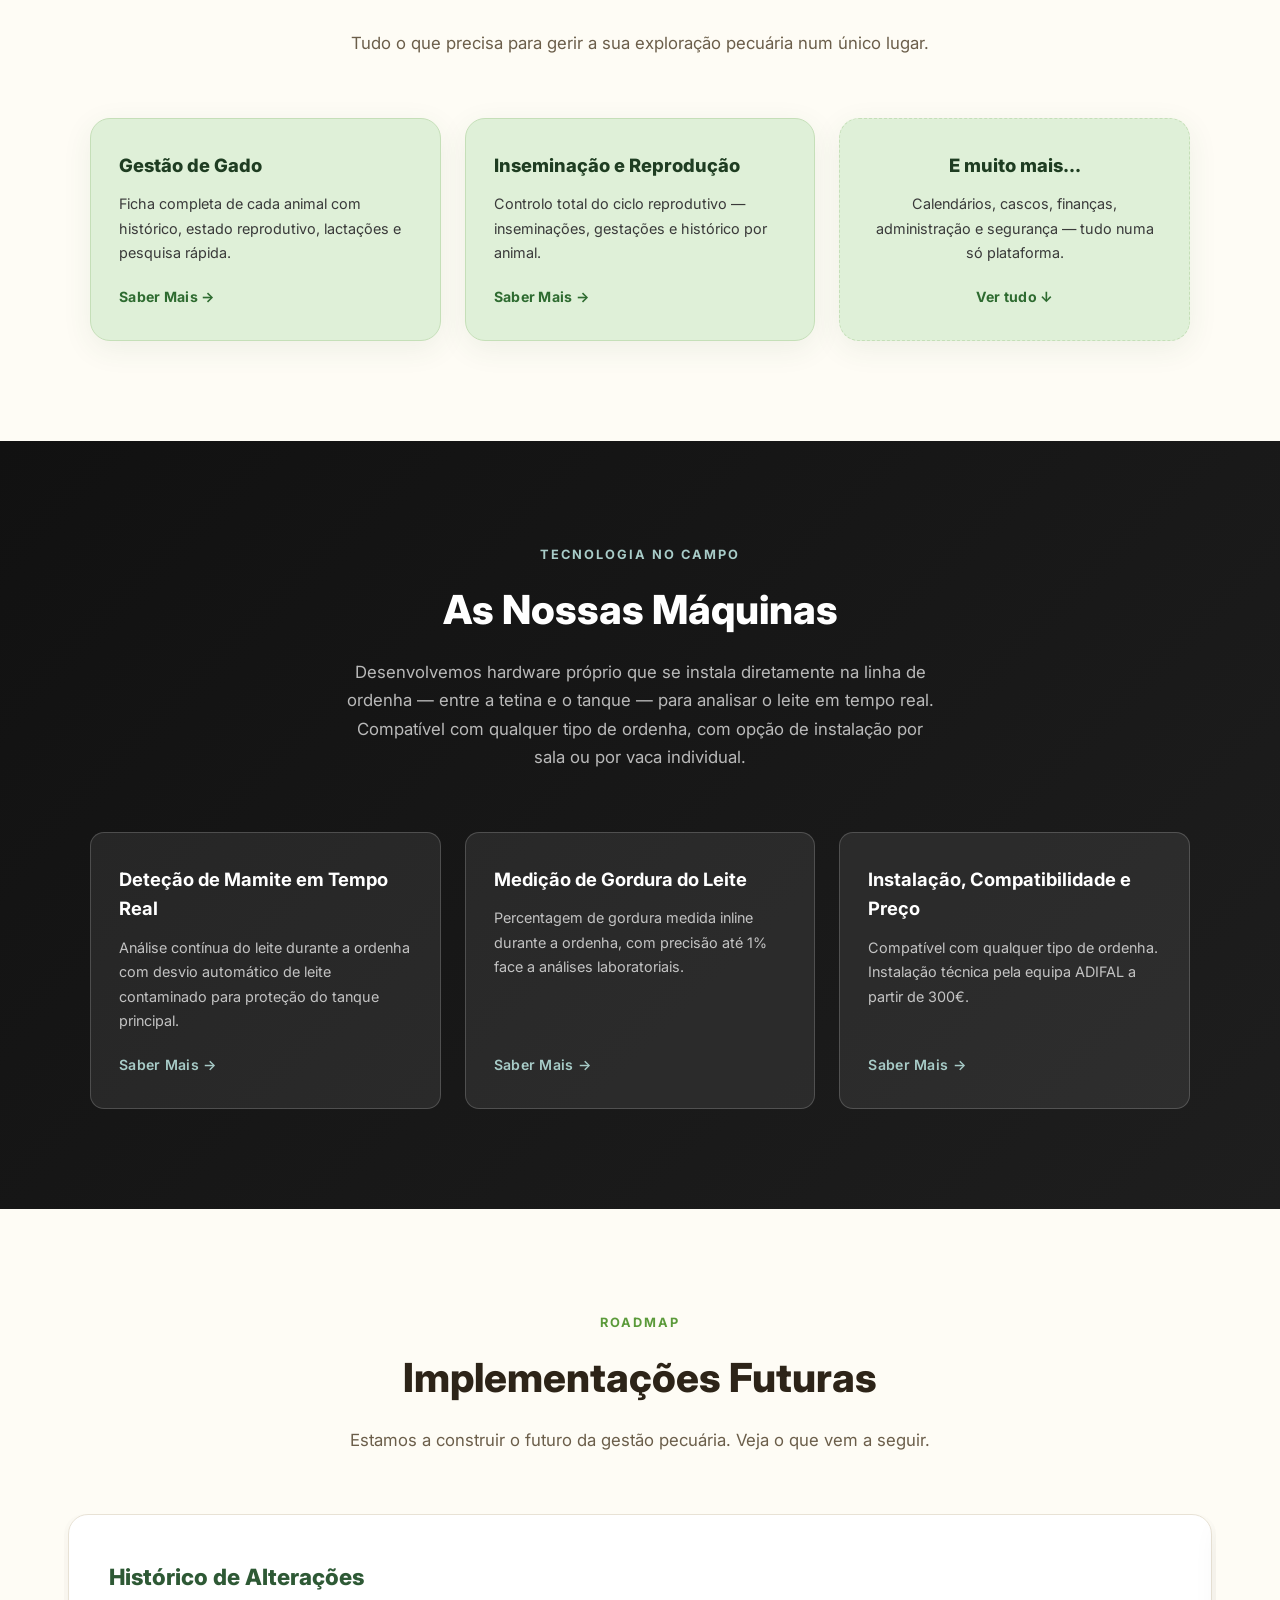
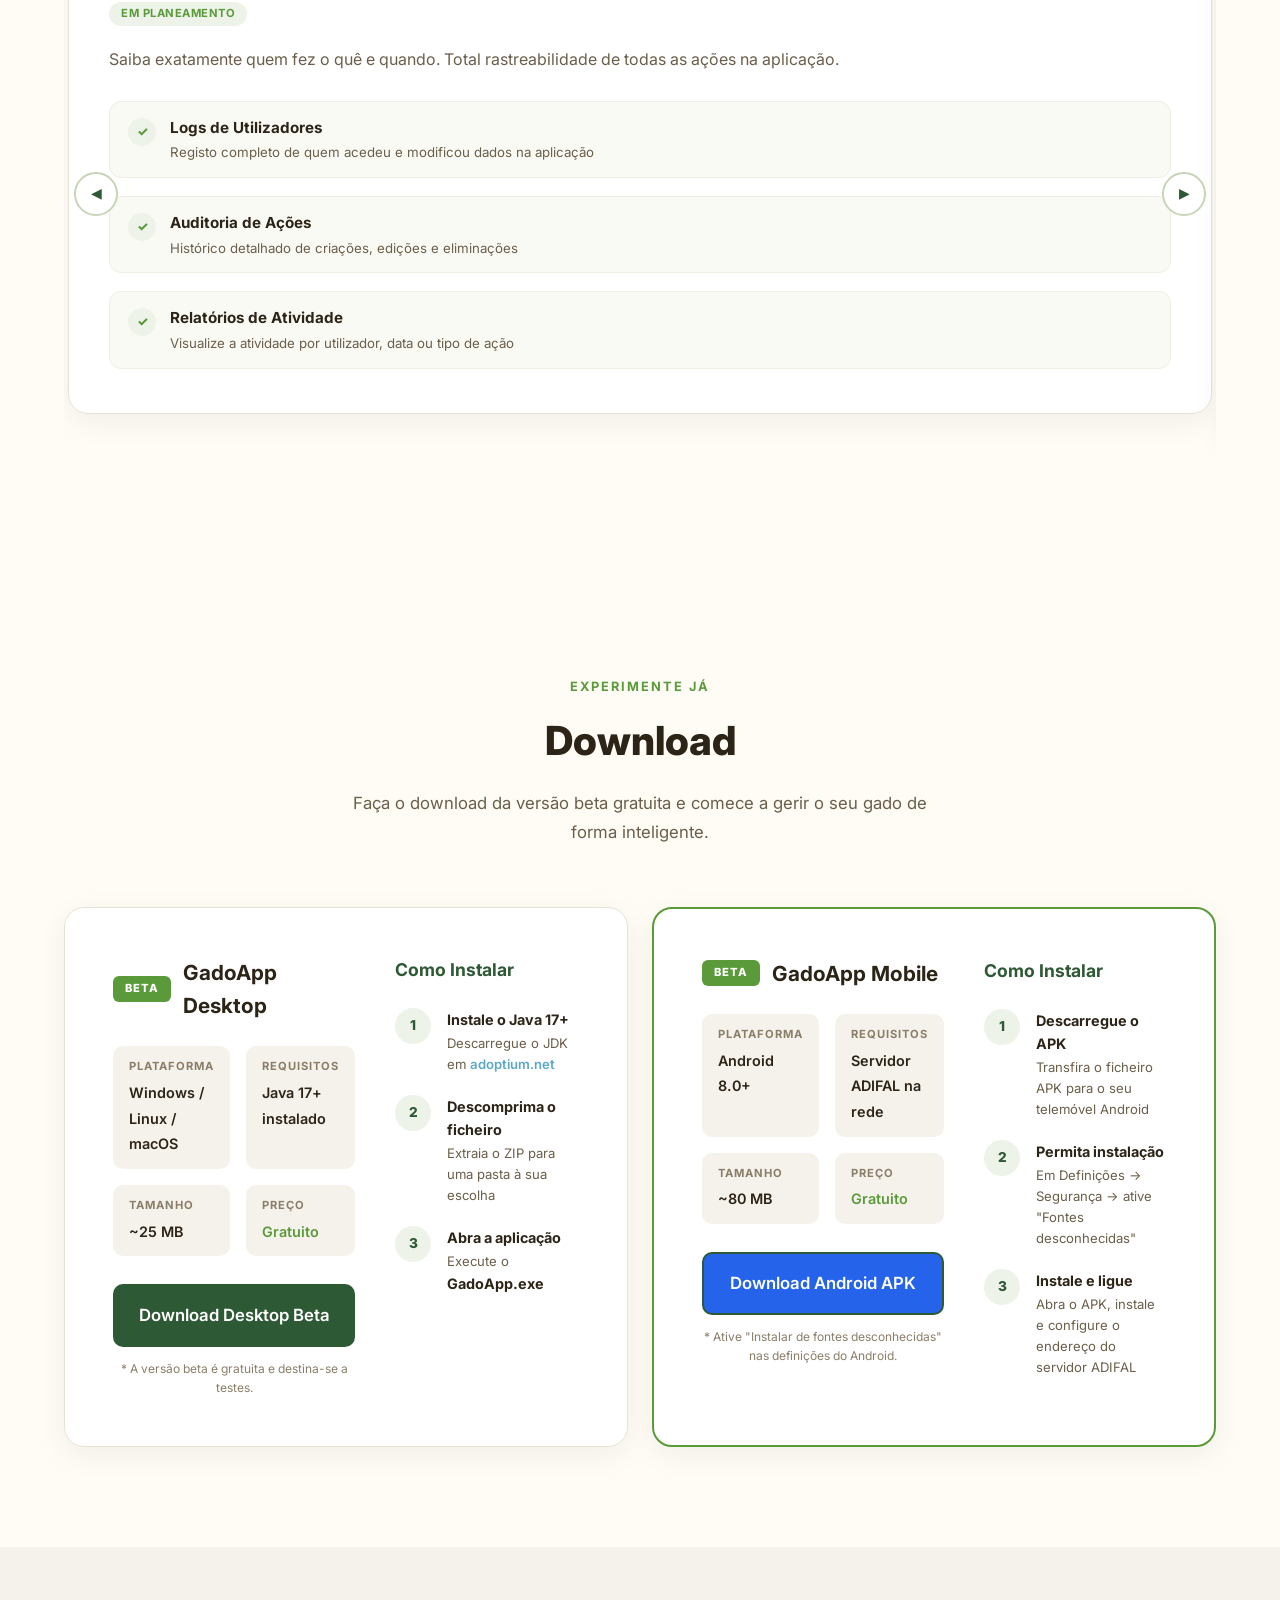
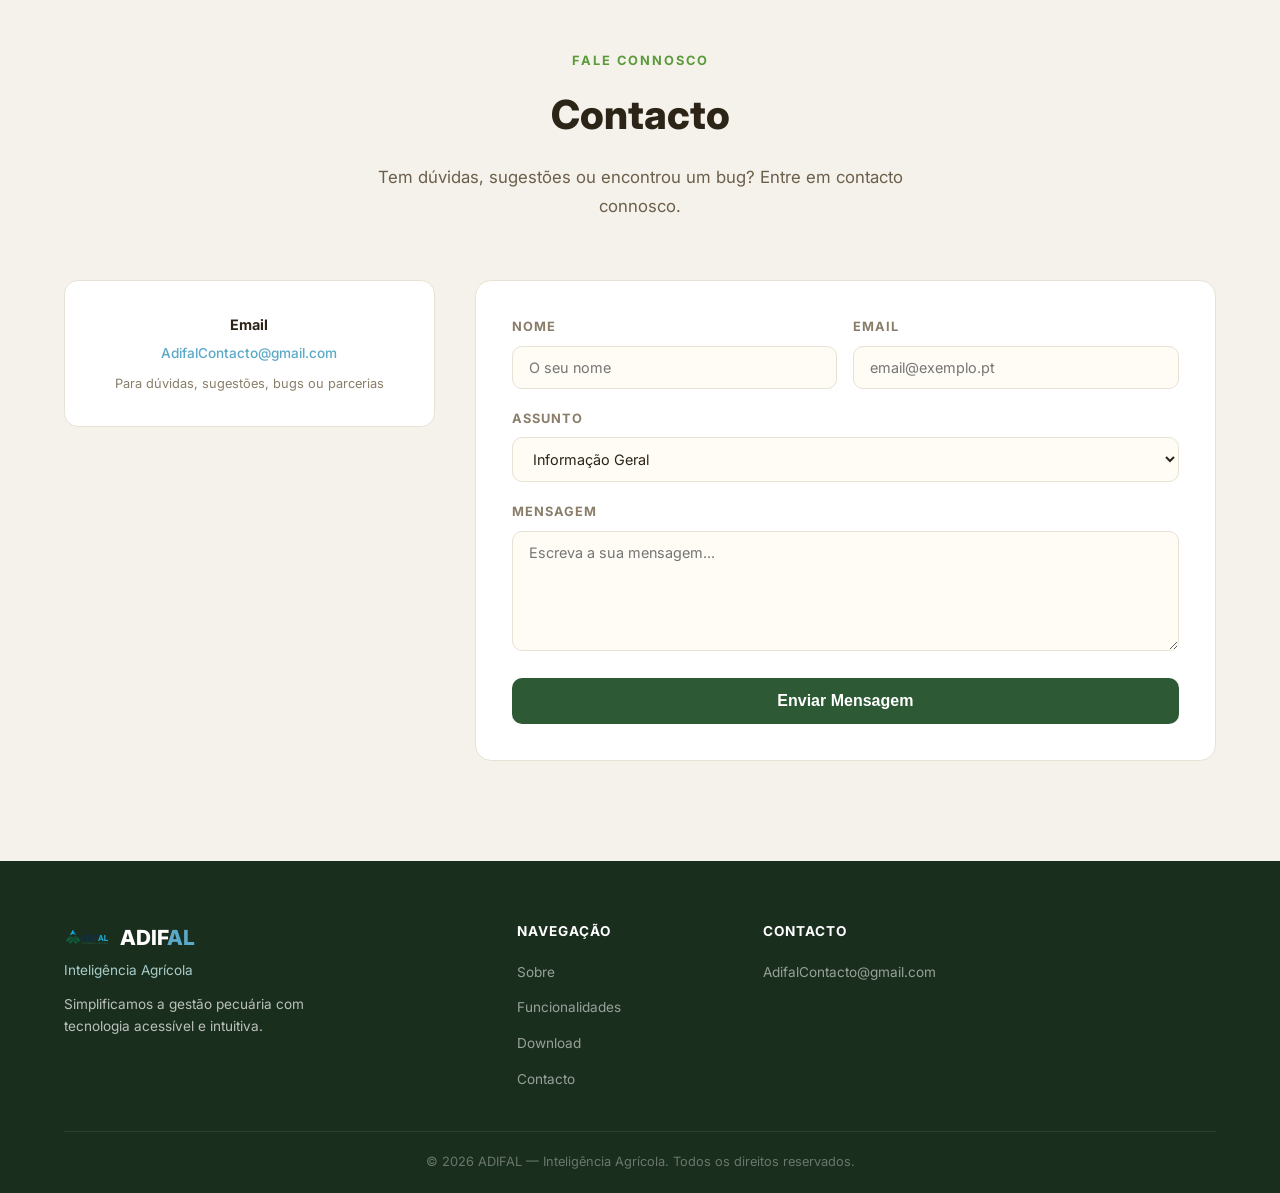
==== commit 1721e09d: "Add screenshot carousel with 4 desktop app images" ====
--- a/index.html
+++ b/index.html
@@ -158,7 +158,7 @@
                     Interface limpa e intuitiva, desenhada para ser fácil de usar no dia-a-dia da exploração.
                 </p>
             </div>
-            <div class="screenshots-placeholder">
+            <div class="screenshots-carousel-wrap">
                 <div class="screenshot-frame">
                     <div class="screenshot-titlebar">
                         <span class="dot red"></span>
@@ -167,8 +167,23 @@
                         <span class="titlebar-text">GadoApp — Gestão de Gado</span>
                     </div>
                     <div class="screenshot-body">
-                        <img src="assets/images/AppExample.png" alt="Exemplo da Aplicação GadoApp" class="screenshot-img">
-                    </div>
+                        <div class="carousel" id="screenshotCarousel">
+                            <div class="carousel-track" id="carouselTrack">
+                                <img src="assets/images/DesktopApp_1.png" alt="GadoApp — Painel Principal" class="carousel-slide">
+                                <img src="assets/images/DesktopApp_2.png" alt="GadoApp — Gestão de Animais" class="carousel-slide">
+                                <img src="assets/images/DesktopApp_3.png" alt="GadoApp — Calendário" class="carousel-slide">
+                                <img src="assets/images/DesktopApp_4.png" alt="GadoApp — Financeiro" class="carousel-slide">
+                            </div>
+                        </div>
+                        <button class="carousel-btn carousel-prev" id="carouselPrev" aria-label="Anterior">&#8249;</button>
+                        <button class="carousel-btn carousel-next" id="carouselNext" aria-label="Seguinte">&#8250;</button>
+                    </div>
+                </div>
+                <div class="carousel-dots" id="carouselDots">
+                    <button class="carousel-dot active" data-index="0" aria-label="Imagem 1"></button>
+                    <button class="carousel-dot" data-index="1" aria-label="Imagem 2"></button>
+                    <button class="carousel-dot" data-index="2" aria-label="Imagem 3"></button>
+                    <button class="carousel-dot" data-index="3" aria-label="Imagem 4"></button>
                 </div>
             </div>
         </div>
@@ -648,7 +663,7 @@
                                 <span class="meta-value download-free">Gratuito</span>
                             </div>
                         </div>
-                        <a href="https://github.com/CarlosJFCPereira/GadoApp/releases/latest/download/GadoApp-Mobile-Beta.apk" class="btn btn-primary btn-lg download-btn download-btn-mobile">
+                        <a href="https://drive.google.com/file/d/1CFKOPvsfiLckcJzu7duPnkpxDUkPf13W/view?usp=sharing" target="_blank" class="btn btn-primary btn-lg download-btn download-btn-mobile">
                             Download Android APK
                         </a>
                         <p class="download-note">* Ative "Instalar de fontes desconhecidas" nas definições do Android.</p>
@@ -771,5 +786,42 @@
     </footer>
 
     <script src="js/main.js"></script>
+    <script>
+        (function() {
+            var track = document.getElementById('carouselTrack');
+            var dots = document.querySelectorAll('.carousel-dot');
+            var total = dots.length;
+            var current = 0;
+
+            function goTo(index) {
+                current = (index + total) % total;
+                track.style.transform = 'translateX(-' + (current * 100) + '%)';
+                dots.forEach(function(d, i) {
+                    d.classList.toggle('active', i === current);
+                });
+            }
+
+            document.getElementById('carouselPrev').addEventListener('click', function() { goTo(current - 1); });
+            document.getElementById('carouselNext').addEventListener('click', function() { goTo(current + 1); });
+            dots.forEach(function(d) {
+                d.addEventListener('click', function() { goTo(parseInt(d.dataset.index)); });
+            });
+
+            // Auto-advance every 4s
+            var timer = setInterval(function() { goTo(current + 1); }, 4000);
+            document.getElementById('screenshotCarousel').addEventListener('mouseenter', function() { clearInterval(timer); });
+            document.getElementById('screenshotCarousel').addEventListener('mouseleave', function() {
+                timer = setInterval(function() { goTo(current + 1); }, 4000);
+            });
+
+            // Touch/swipe support
+            var startX = 0;
+            track.addEventListener('touchstart', function(e) { startX = e.touches[0].clientX; }, {passive: true});
+            track.addEventListener('touchend', function(e) {
+                var diff = startX - e.changedTouches[0].clientX;
+                if (Math.abs(diff) > 50) { goTo(diff > 0 ? current + 1 : current - 1); }
+            }, {passive: true});
+        })();
+    </script>
 </body>
 </html>
--- a/css/style.css
+++ b/css/style.css
@@ -759,9 +759,11 @@
 }
 
 /* === SCREENSHOTS === */
-.screenshots-placeholder {
-    display: flex;
-    justify-content: center;
+.screenshots-carousel-wrap {
+    display: flex;
+    flex-direction: column;
+    align-items: center;
+    gap: 20px;
 }
 
 .screenshot-frame {
@@ -801,12 +803,81 @@
     padding: 0;
     text-align: center;
     background: #1a1a2e;
+    position: relative;
 }
 
 .screenshot-img {
     width: 100%;
     height: auto;
     display: block;
+}
+
+/* Carousel */
+.carousel {
+    position: relative;
+    overflow: hidden;
+}
+
+.carousel-track {
+    display: flex;
+    transition: transform 0.45s cubic-bezier(0.4, 0, 0.2, 1);
+    will-change: transform;
+}
+
+.carousel-slide {
+    flex: 0 0 100%;
+    width: 100%;
+    height: auto;
+    display: block;
+}
+
+
+.carousel-btn {
+    position: absolute;
+    top: 50%;
+    transform: translateY(-50%);
+    background: rgba(0, 0, 0, 0.45);
+    color: #fff;
+    border: none;
+    border-radius: 50%;
+    width: 44px;
+    height: 44px;
+    font-size: 1.6rem;
+    line-height: 1;
+    cursor: pointer;
+    z-index: 10;
+    transition: background 0.2s;
+    display: flex;
+    align-items: center;
+    justify-content: center;
+}
+
+.carousel-btn:hover {
+    background: rgba(0, 0, 0, 0.7);
+}
+
+.carousel-prev { left: 10px; }
+.carousel-next { right: 10px; }
+
+.carousel-dots {
+    display: flex;
+    gap: 10px;
+}
+
+.carousel-dot {
+    width: 10px;
+    height: 10px;
+    border-radius: 50%;
+    border: none;
+    background: rgba(255, 255, 255, 0.4);
+    cursor: pointer;
+    padding: 0;
+    transition: background 0.2s, transform 0.2s;
+}
+
+.carousel-dot.active {
+    background: #fff;
+    transform: scale(1.3);
 }
 
 .screenshot-notice {
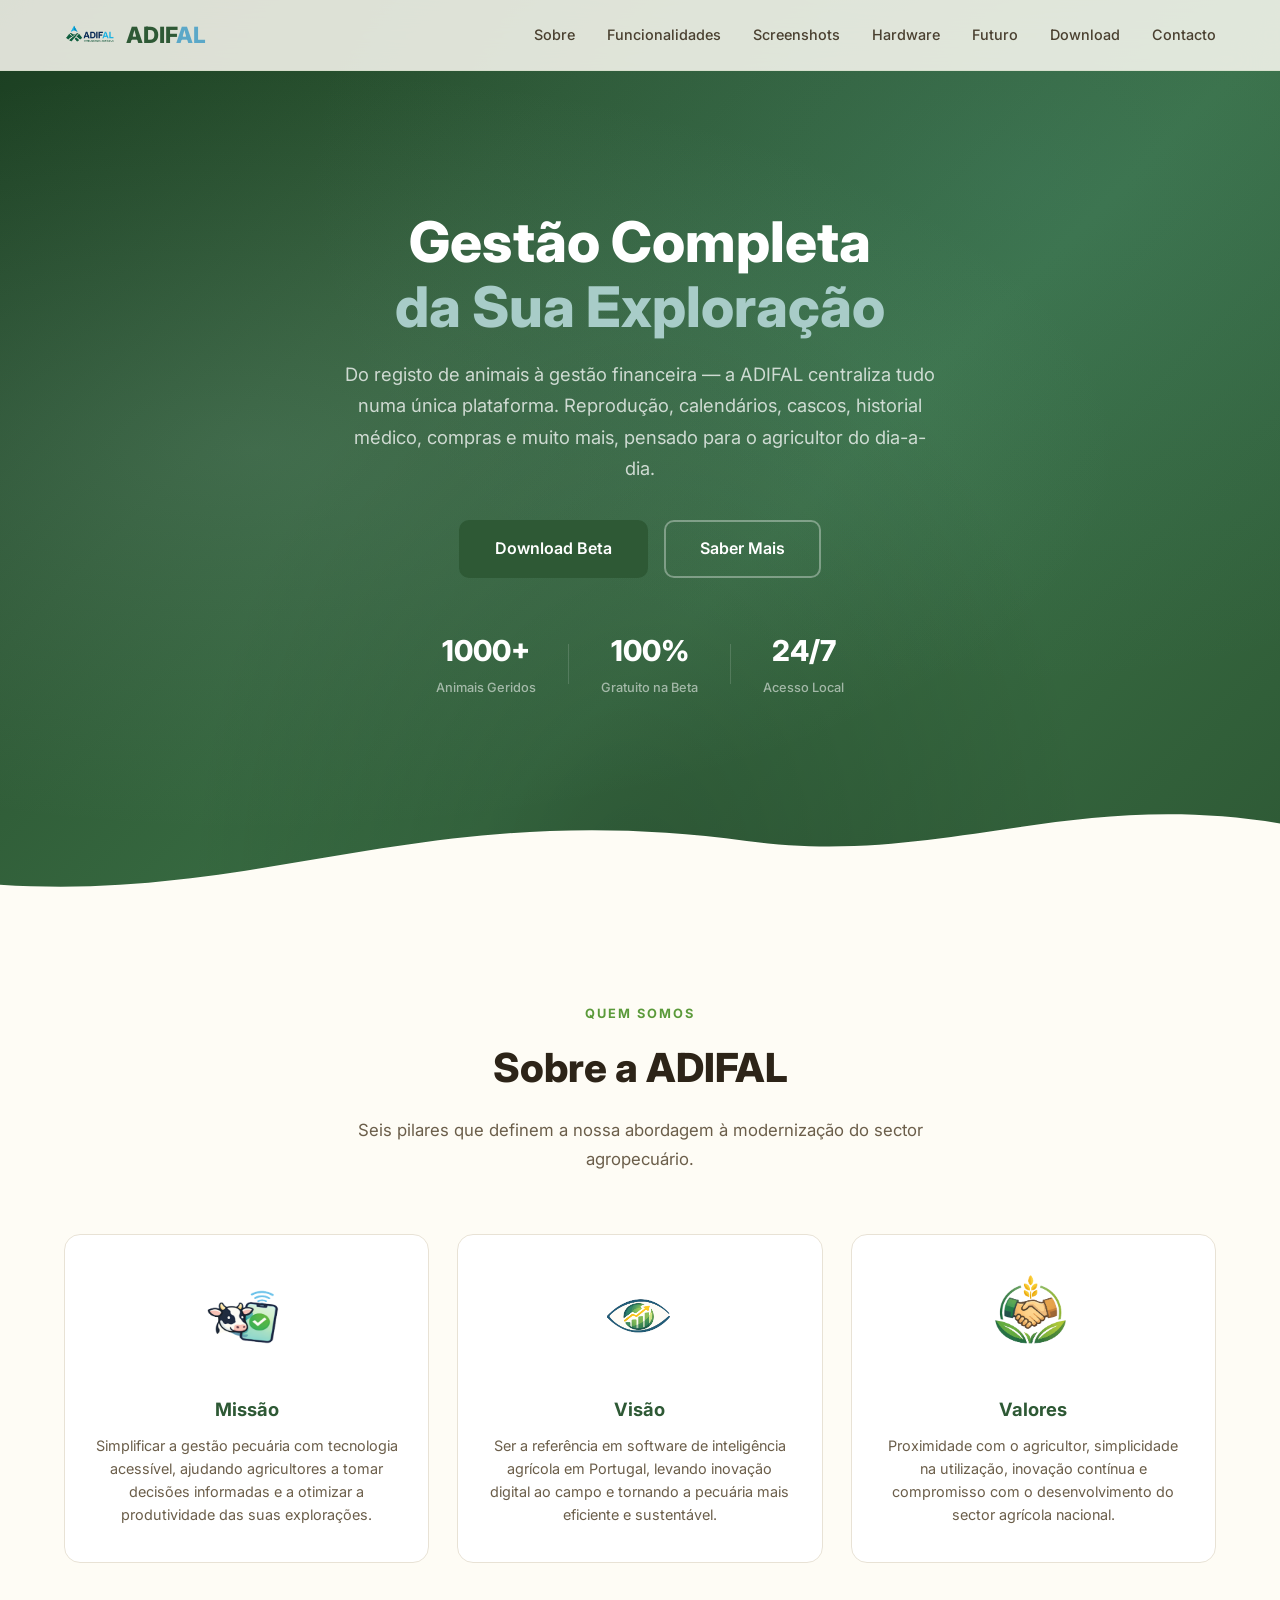
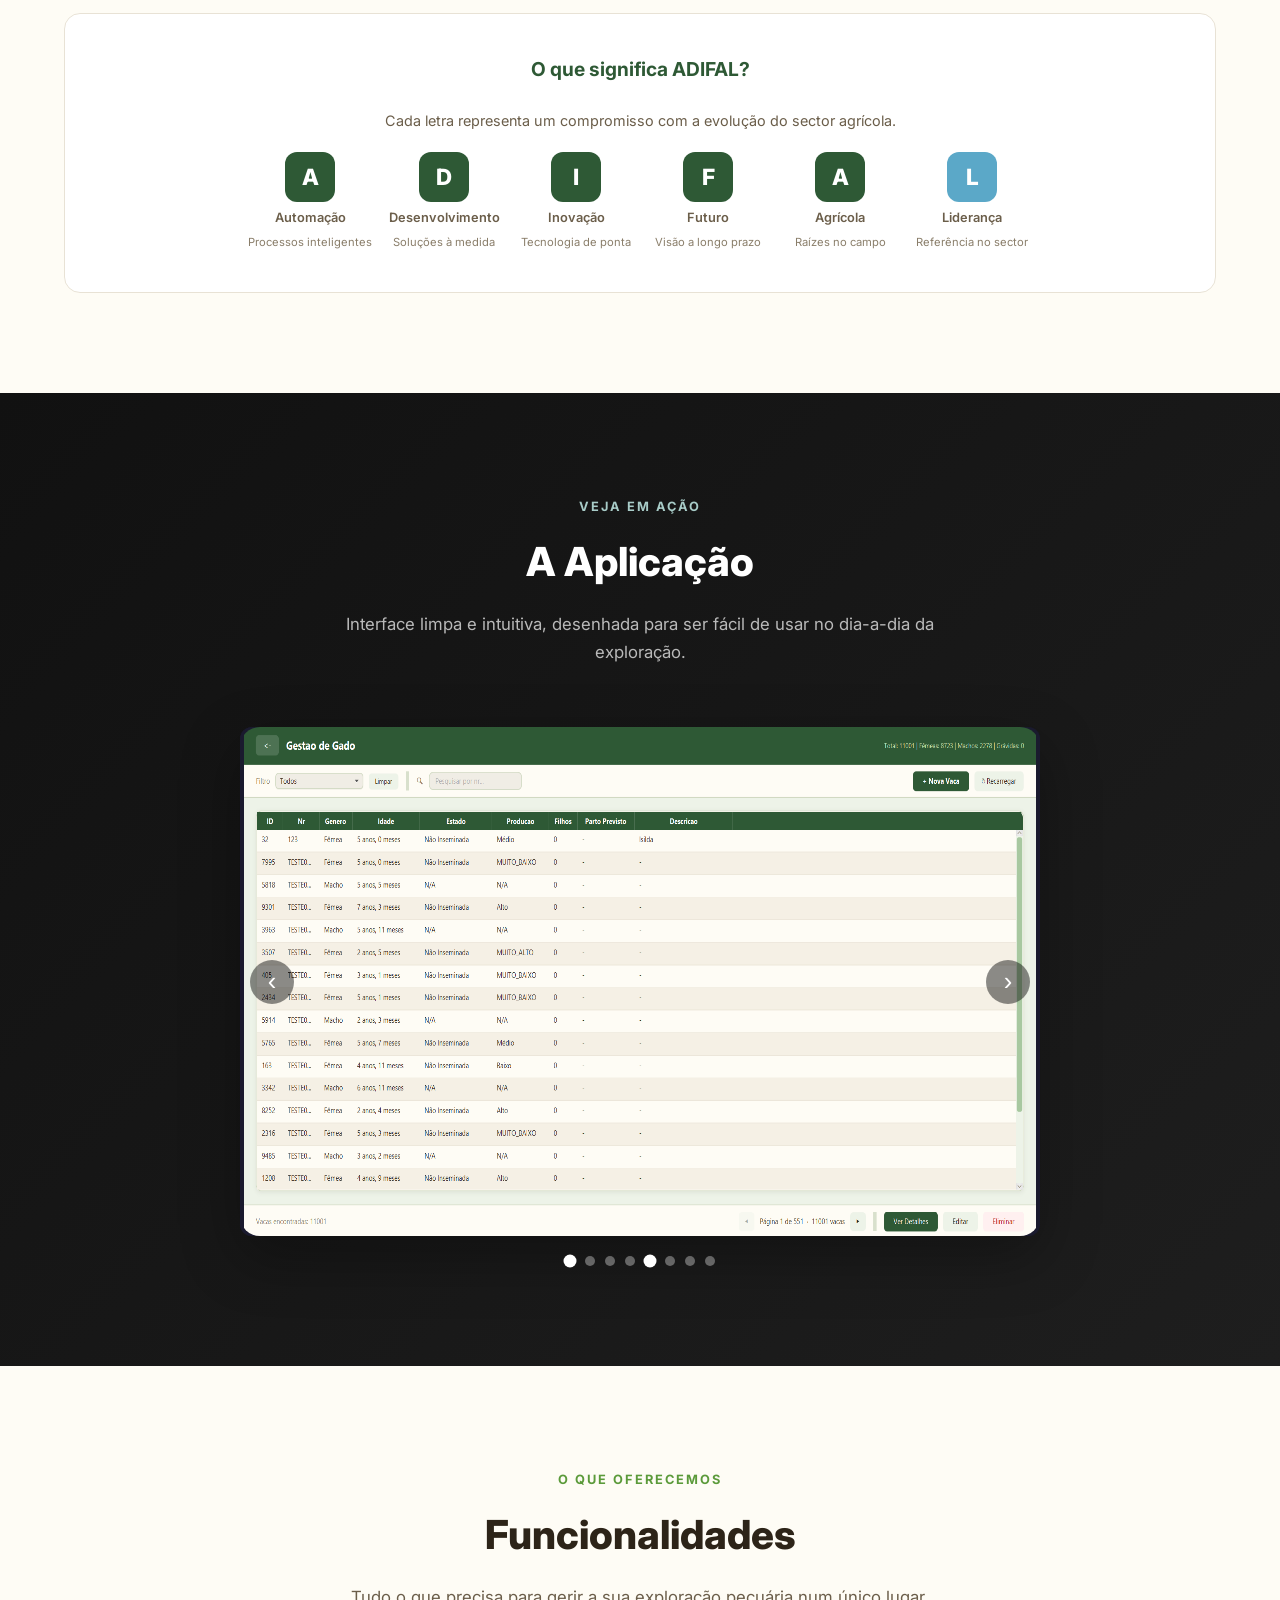
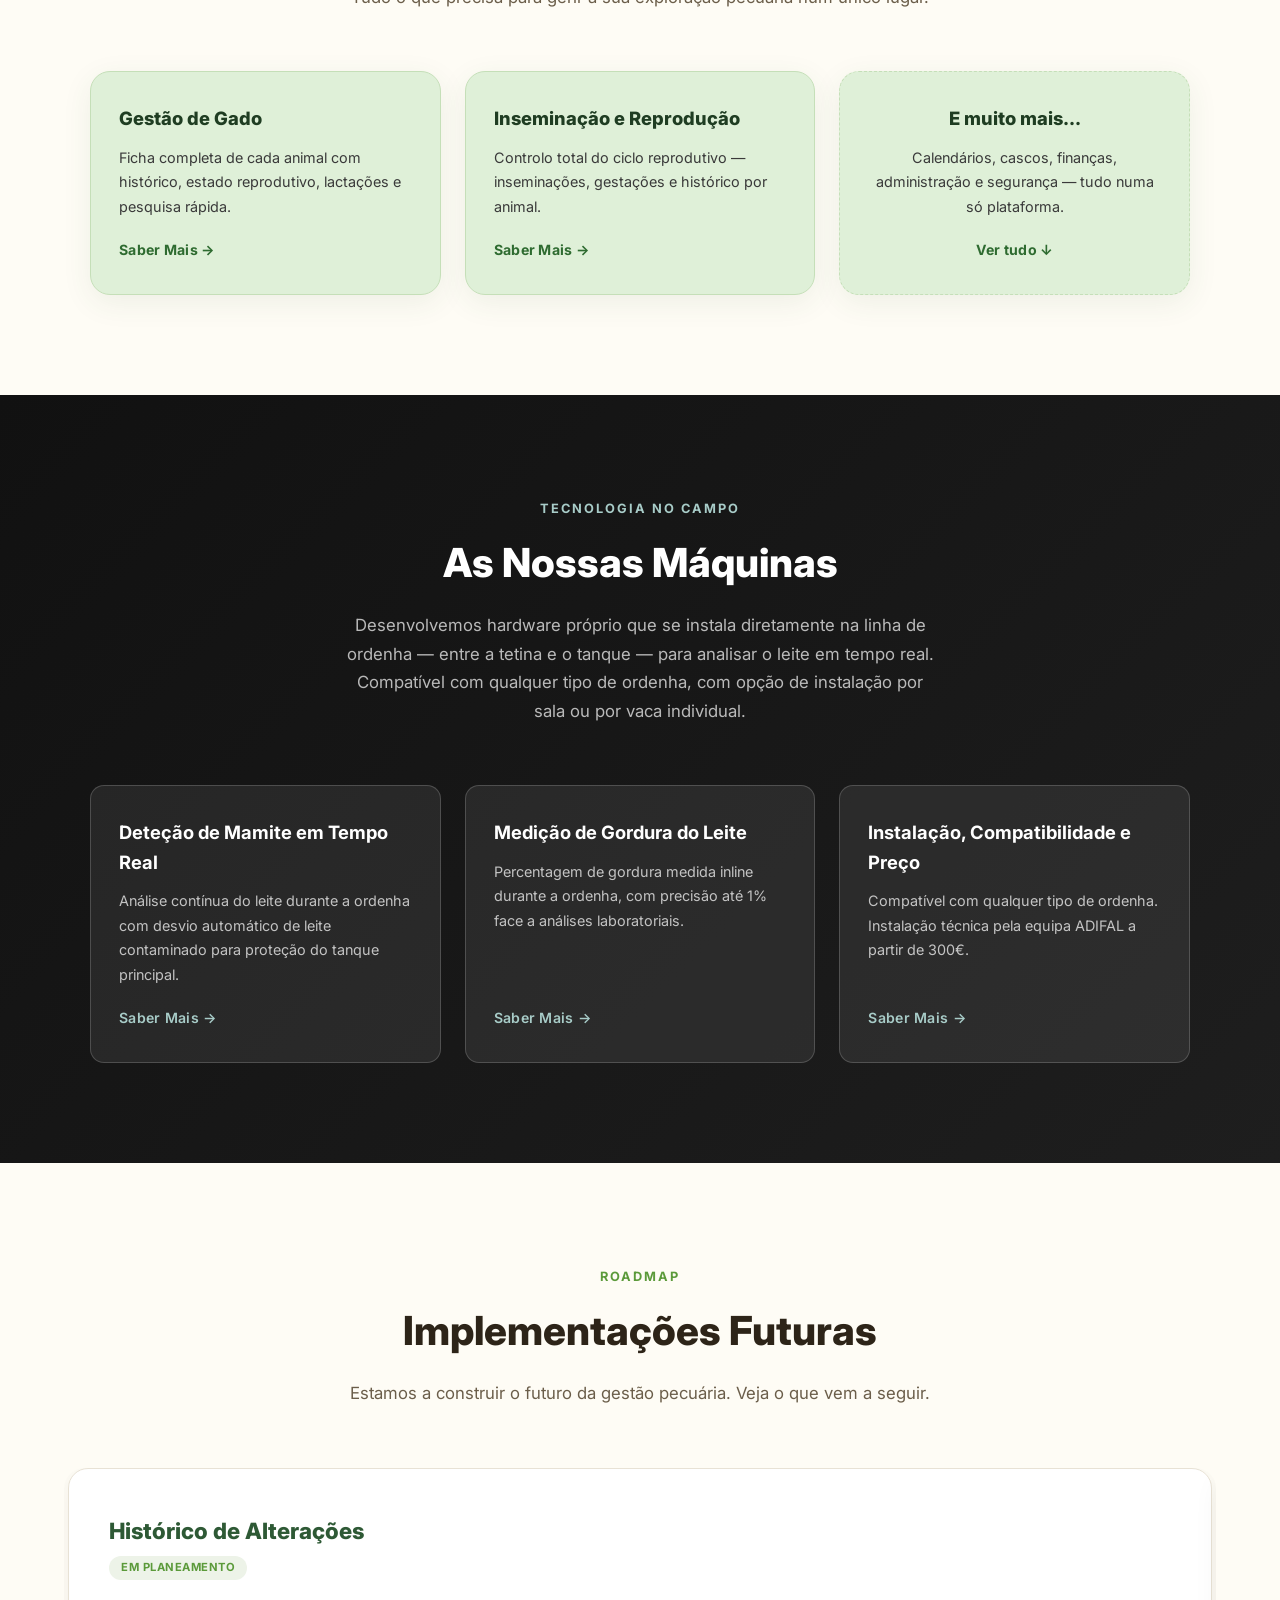
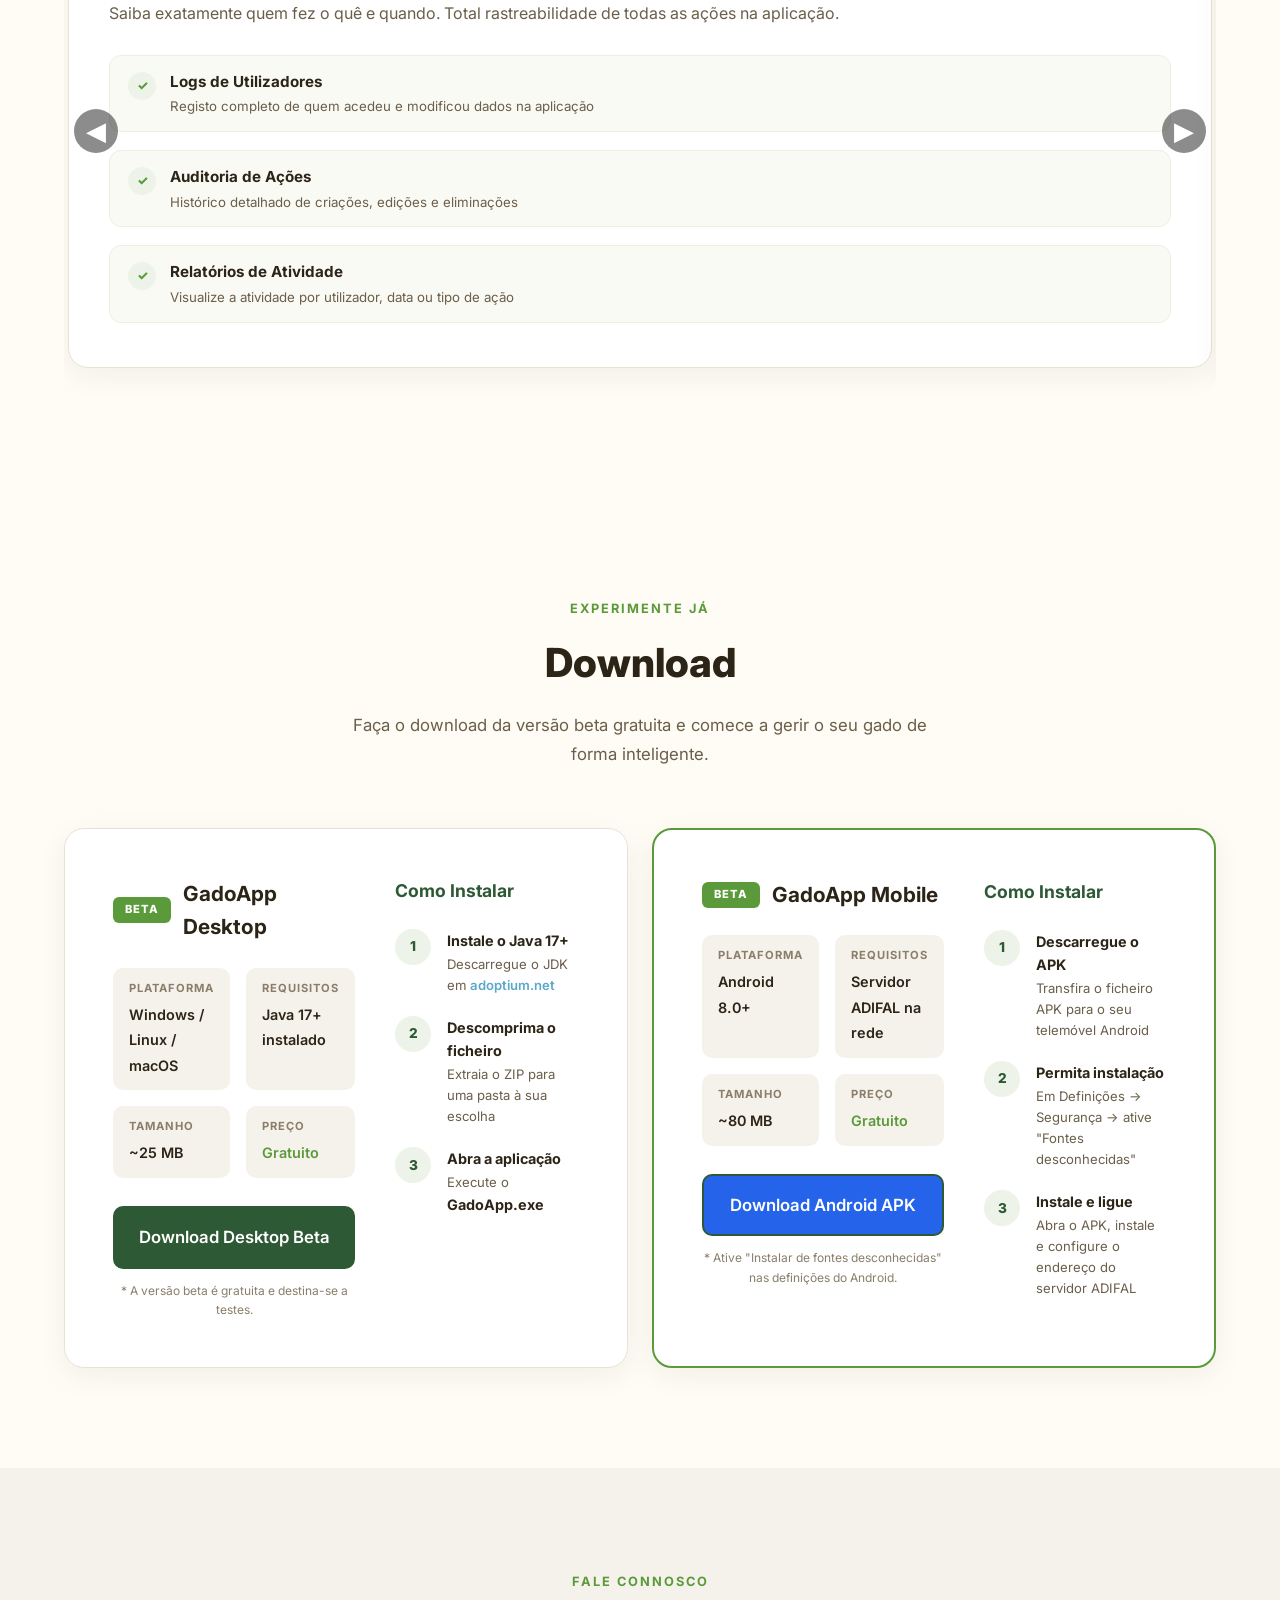
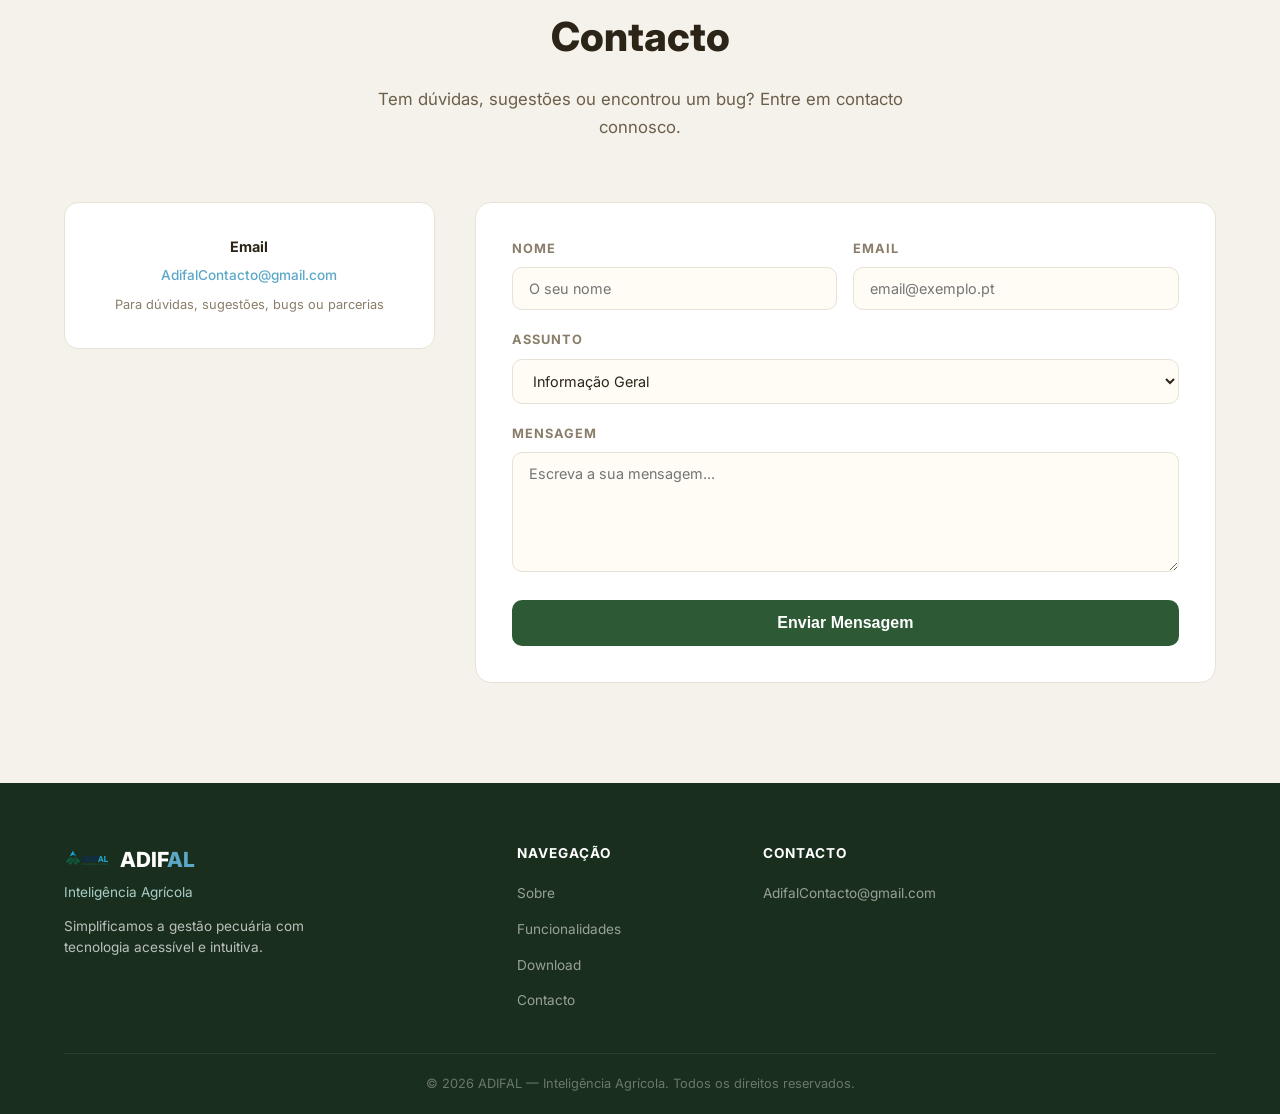
==== commit aea97cea: "Fix carousel: remove mac titlebar, fix arrow hover effect, deduplicate CSS" ====
--- a/index.html
+++ b/index.html
@@ -160,12 +160,6 @@
             </div>
             <div class="screenshots-carousel-wrap">
                 <div class="screenshot-frame">
-                    <div class="screenshot-titlebar">
-                        <span class="dot red"></span>
-                        <span class="dot yellow"></span>
-                        <span class="dot green"></span>
-                        <span class="titlebar-text">GadoApp — Gestão de Gado</span>
-                    </div>
                     <div class="screenshot-body">
                         <div class="carousel" id="screenshotCarousel">
                             <div class="carousel-track" id="carouselTrack">
--- a/css/style.css
+++ b/css/style.css
@@ -831,7 +831,6 @@
     display: block;
 }
 
-
 .carousel-btn {
     position: absolute;
     top: 50%;
@@ -843,17 +842,16 @@
     width: 44px;
     height: 44px;
     font-size: 1.6rem;
-    line-height: 1;
     cursor: pointer;
     z-index: 10;
+    display: flex;
+    align-items: center;
+    justify-content: center;
     transition: background 0.2s;
-    display: flex;
-    align-items: center;
-    justify-content: center;
 }
 
 .carousel-btn:hover {
-    background: rgba(0, 0, 0, 0.7);
+    background: rgba(0, 0, 0, 0.72);
 }
 
 .carousel-prev { left: 10px; }
@@ -872,7 +870,7 @@
     background: rgba(255, 255, 255, 0.4);
     cursor: pointer;
     padding: 0;
-    transition: background 0.2s, transform 0.2s;
+    transition: background 0.2s;
 }
 
 .carousel-dot.active {
@@ -1610,61 +1608,6 @@
     font-weight: 700;
 }
 
-/* Carousel Controls */
-.carousel-controls {
-    display: flex;
-    align-items: center;
-    justify-content: center;
-    gap: 20px;
-    margin-top: 32px;
-}
-
-.carousel-btn {
-    display: flex;
-    align-items: center;
-    justify-content: center;
-    width: 44px;
-    height: 44px;
-    border-radius: 50%;
-    border: 2px solid #C8D4B8;
-    background: white;
-    color: #2E5935;
-    font-size: 0.9rem;
-    cursor: pointer;
-    transition: all 0.3s ease;
-}
-
-.carousel-btn:hover {
-    background: #2E5935;
-    color: white;
-    border-color: #2E5935;
-    transform: scale(1.05);
-}
-
-.carousel-dots {
-    display: flex;
-    gap: 10px;
-}
-
-.carousel-dot {
-    width: 12px;
-    height: 12px;
-    border-radius: 50%;
-    background: #D8D2C5;
-    cursor: pointer;
-    transition: all 0.3s ease;
-}
-
-.carousel-dot.active {
-    background: #2E5935;
-    transform: scale(1.2);
-}
-
-.carousel-dot:hover {
-    background: #5B9A3A;
-}
-
-/* Carousel responsive */
 @media (max-width: 768px) {
     .future-card {
         padding: 28px 20px;
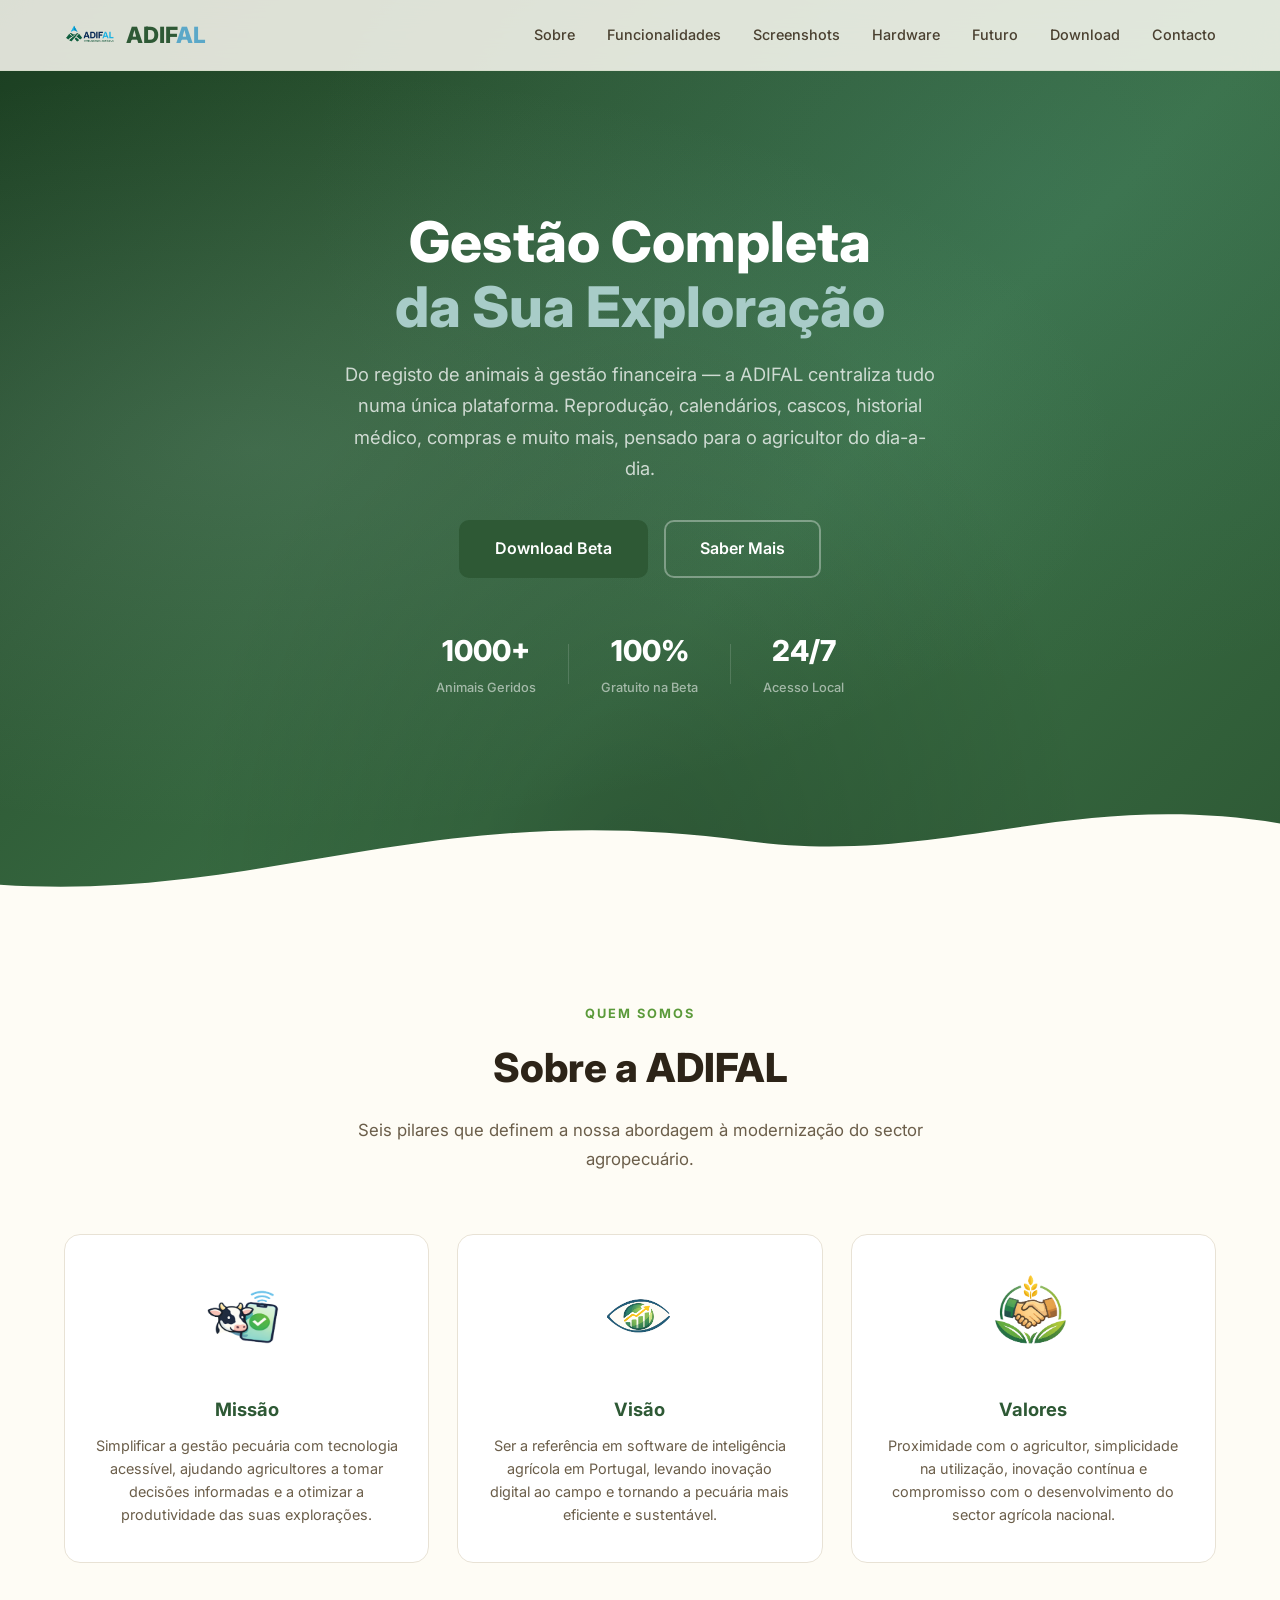
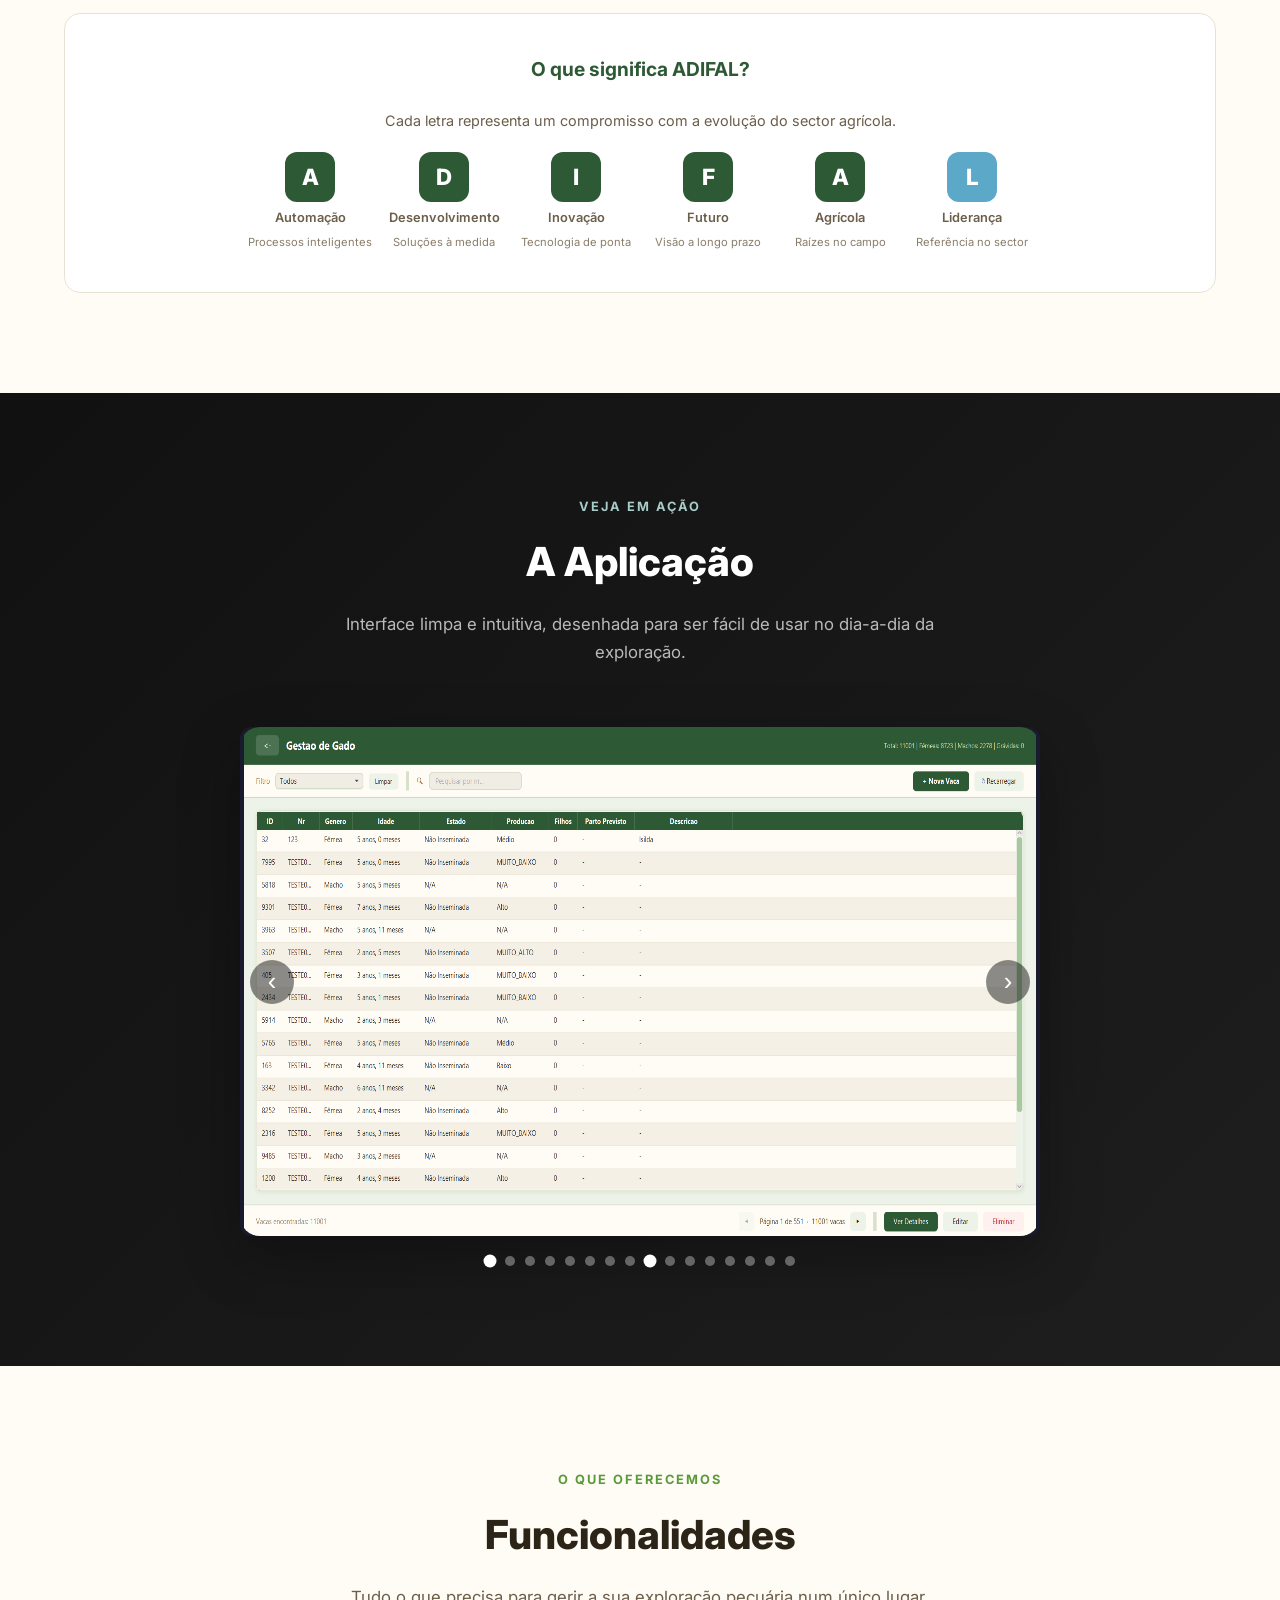
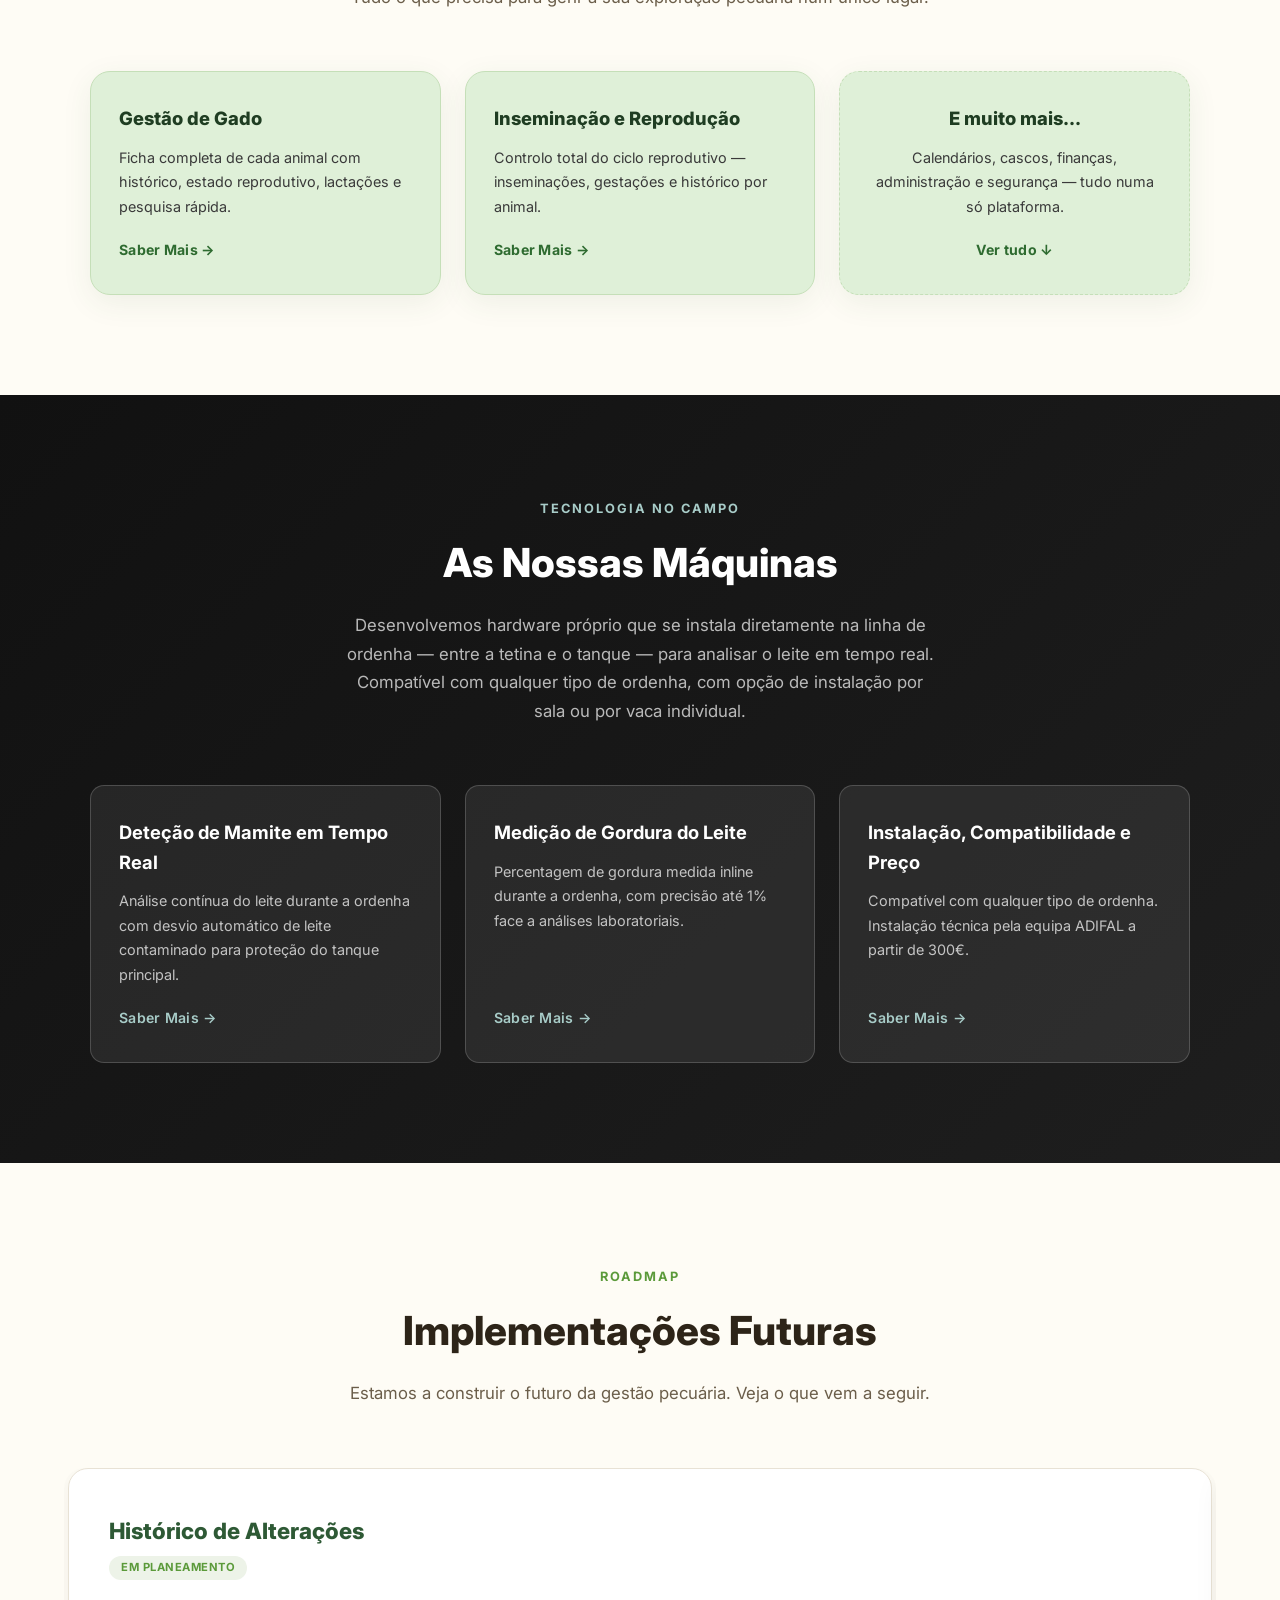
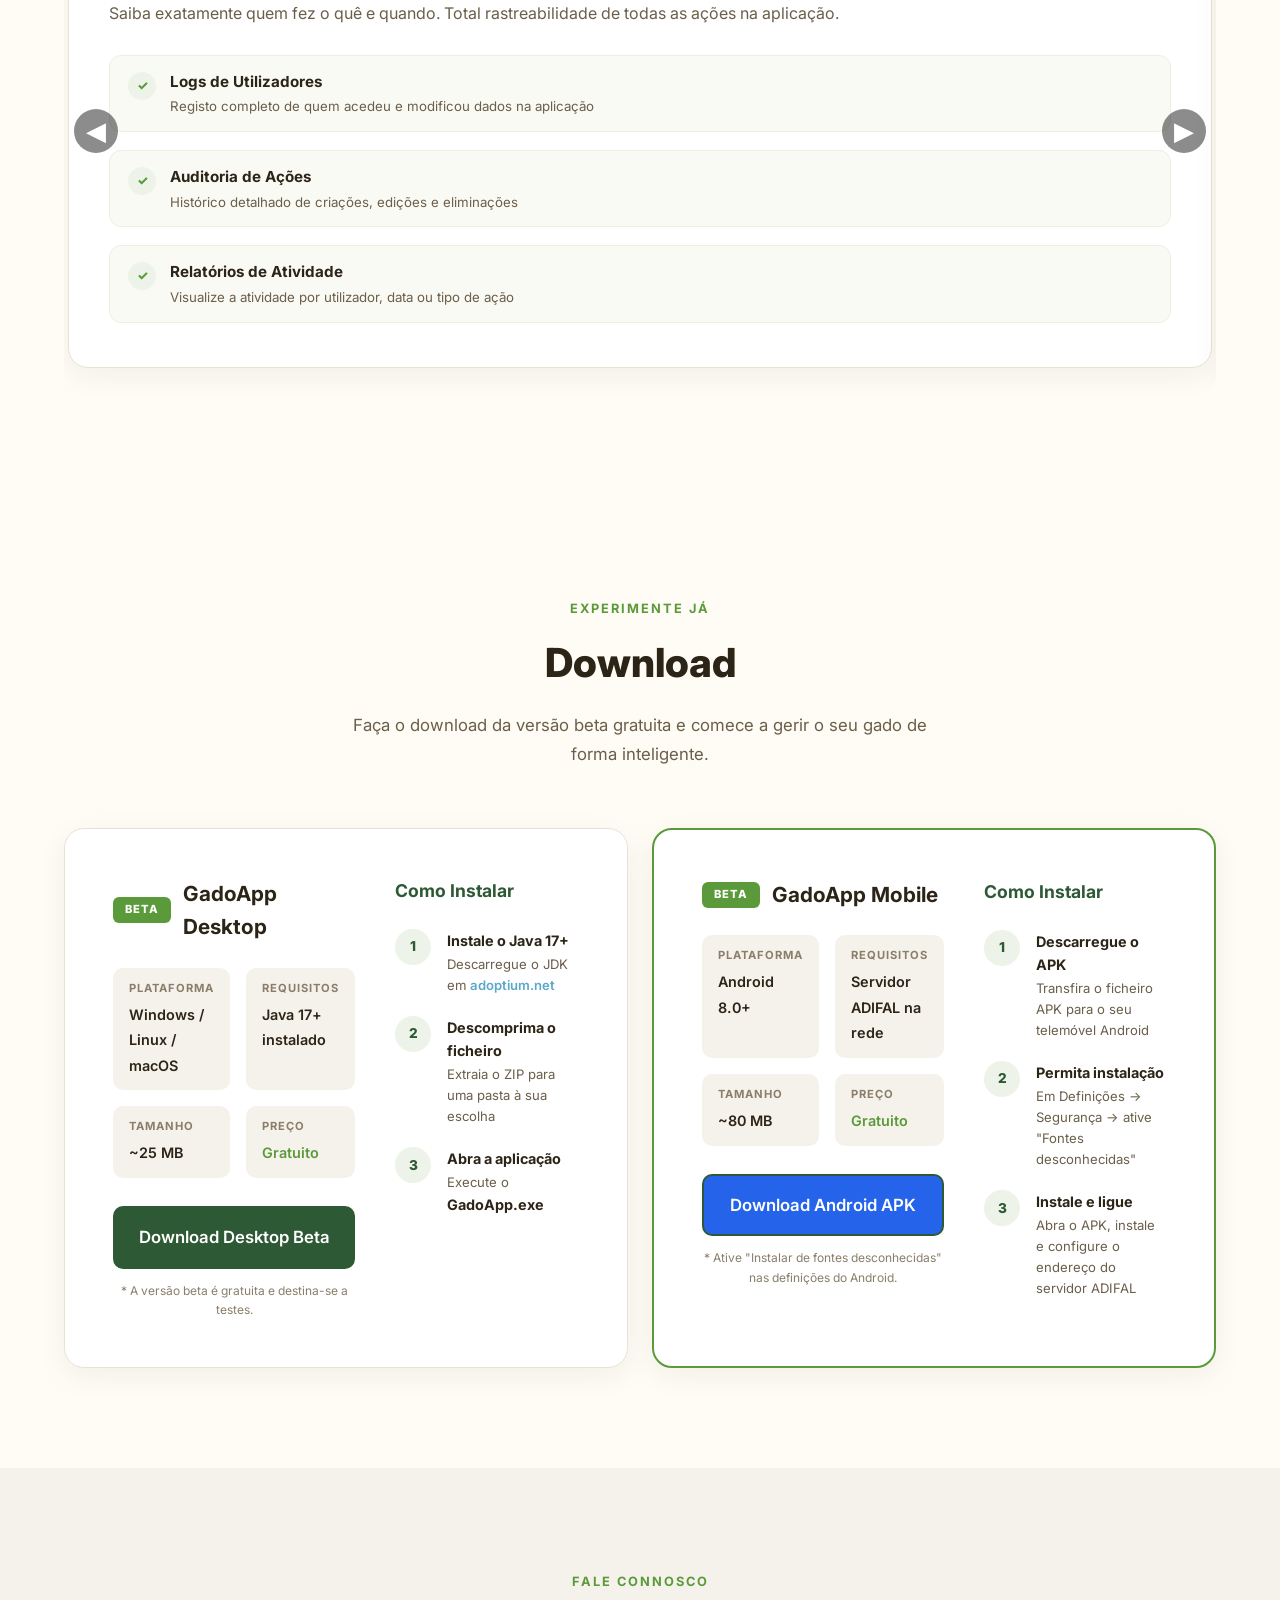
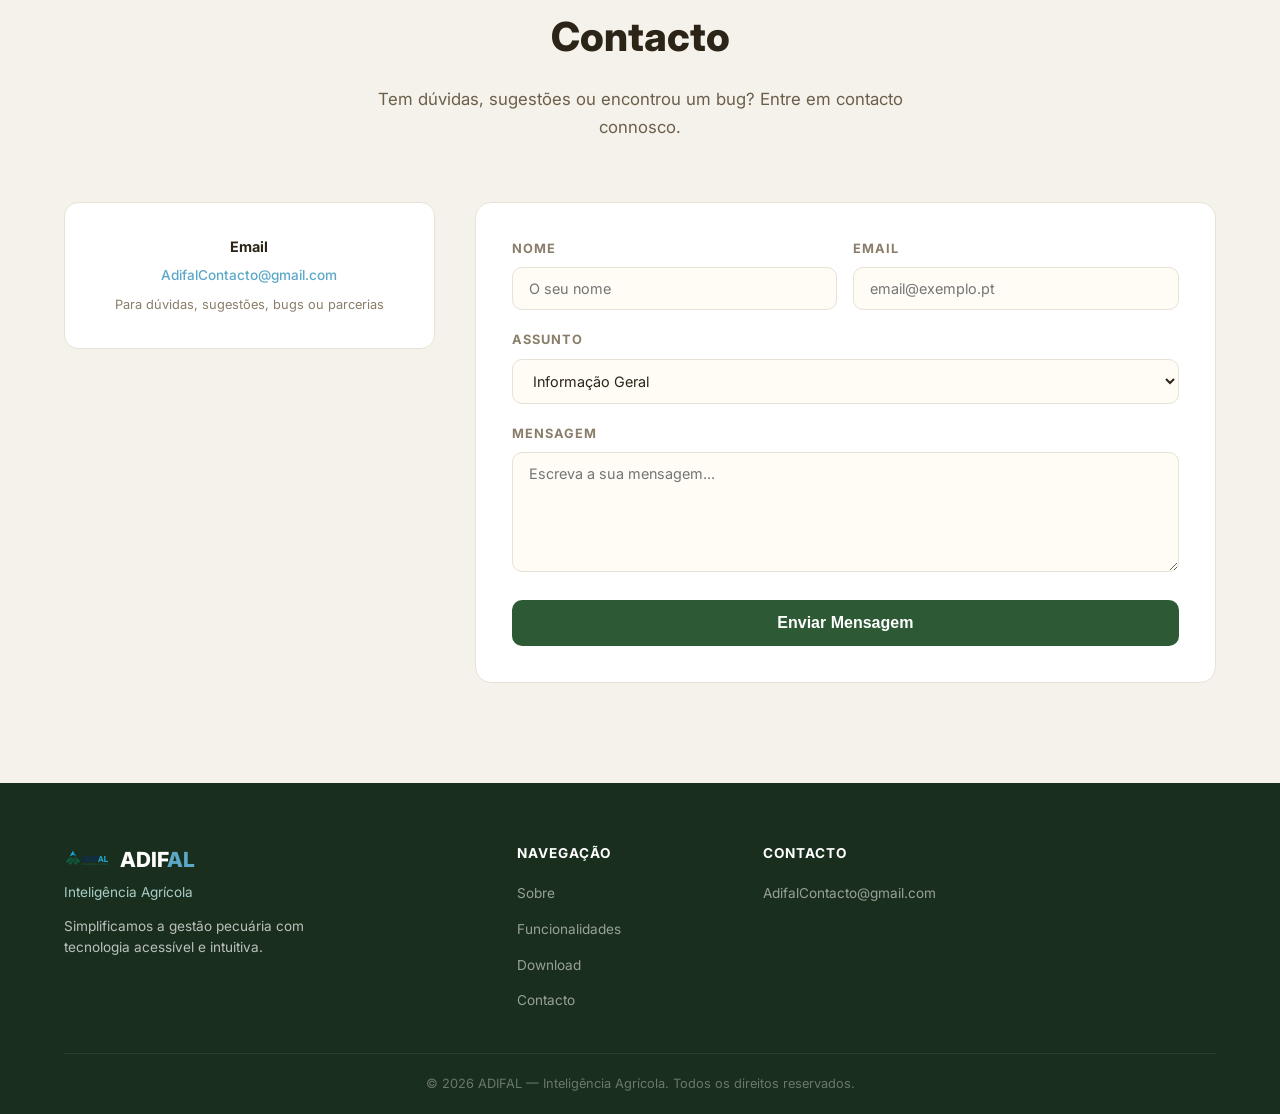
==== commit c0e41fb4: "Add 4 more screenshots to carousel (total 8 images)" ====
--- a/index.html
+++ b/index.html
@@ -167,6 +167,10 @@
                                 <img src="assets/images/DesktopApp_2.png" alt="GadoApp — Gestão de Animais" class="carousel-slide">
                                 <img src="assets/images/DesktopApp_3.png" alt="GadoApp — Calendário" class="carousel-slide">
                                 <img src="assets/images/DesktopApp_4.png" alt="GadoApp — Financeiro" class="carousel-slide">
+                                <img src="assets/images/DesktopApp_5.png" alt="GadoApp — Veterinário" class="carousel-slide">
+                                <img src="assets/images/DesktopApp_6.png" alt="GadoApp — Cascos" class="carousel-slide">
+                                <img src="assets/images/DesktopApp_7.png" alt="GadoApp — Equipamentos" class="carousel-slide">
+                                <img src="assets/images/DesktopApp_8.png" alt="GadoApp — Funcionários" class="carousel-slide">
                             </div>
                         </div>
                         <button class="carousel-btn carousel-prev" id="carouselPrev" aria-label="Anterior">&#8249;</button>
@@ -178,6 +182,10 @@
                     <button class="carousel-dot" data-index="1" aria-label="Imagem 2"></button>
                     <button class="carousel-dot" data-index="2" aria-label="Imagem 3"></button>
                     <button class="carousel-dot" data-index="3" aria-label="Imagem 4"></button>
+                    <button class="carousel-dot" data-index="4" aria-label="Imagem 5"></button>
+                    <button class="carousel-dot" data-index="5" aria-label="Imagem 6"></button>
+                    <button class="carousel-dot" data-index="6" aria-label="Imagem 7"></button>
+                    <button class="carousel-dot" data-index="7" aria-label="Imagem 8"></button>
                 </div>
             </div>
         </div>
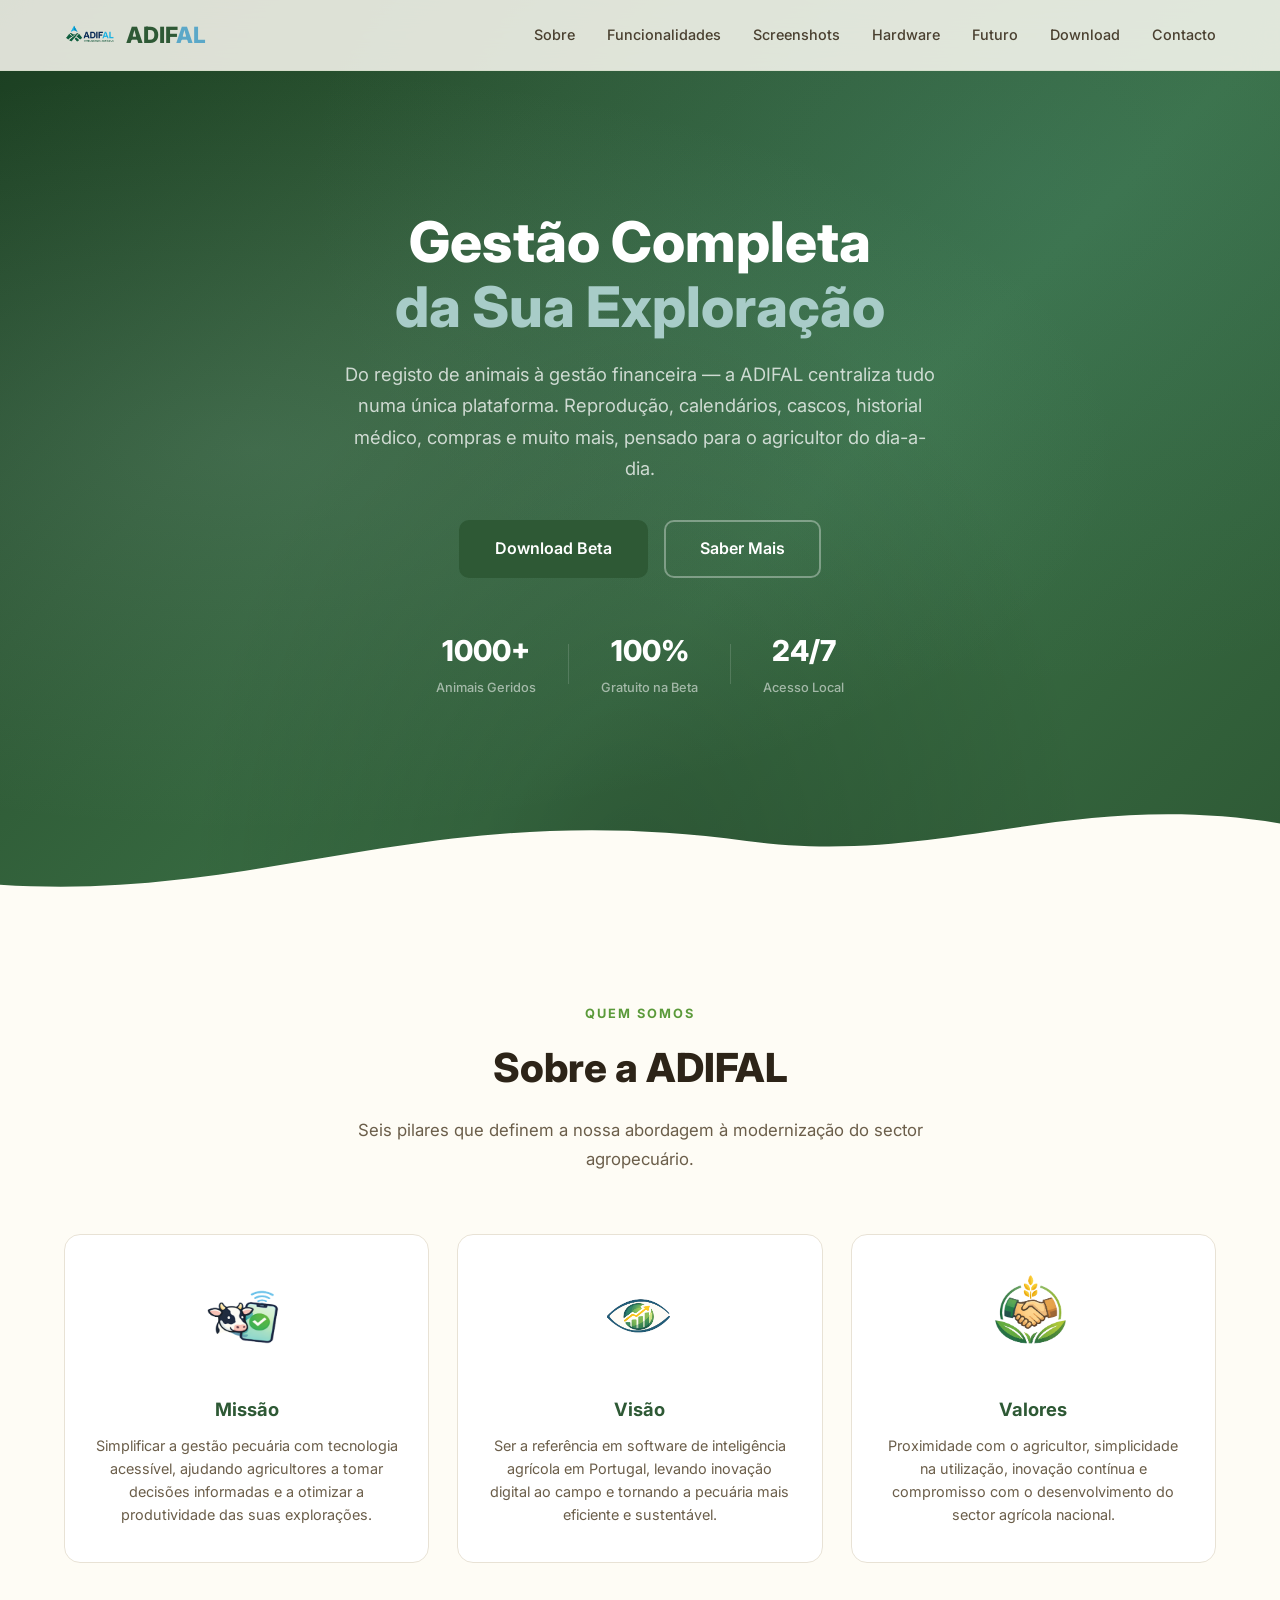
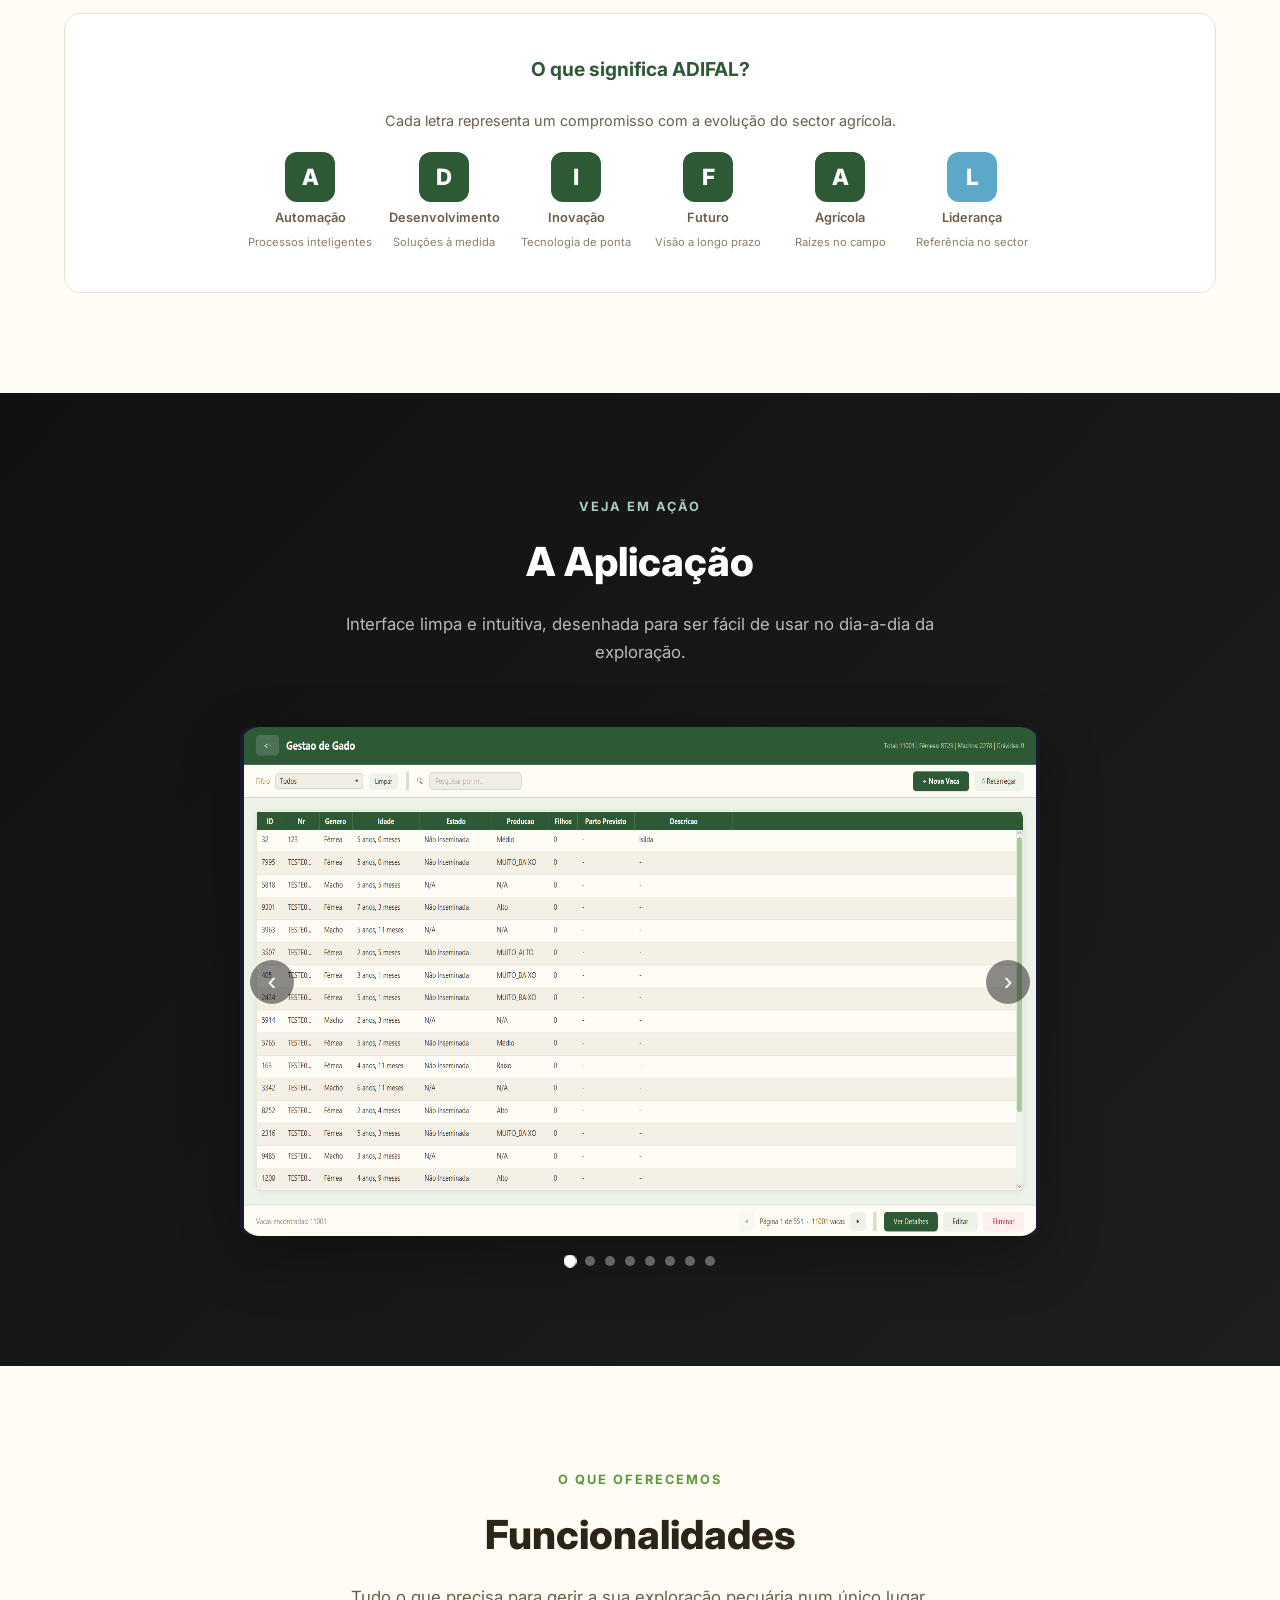
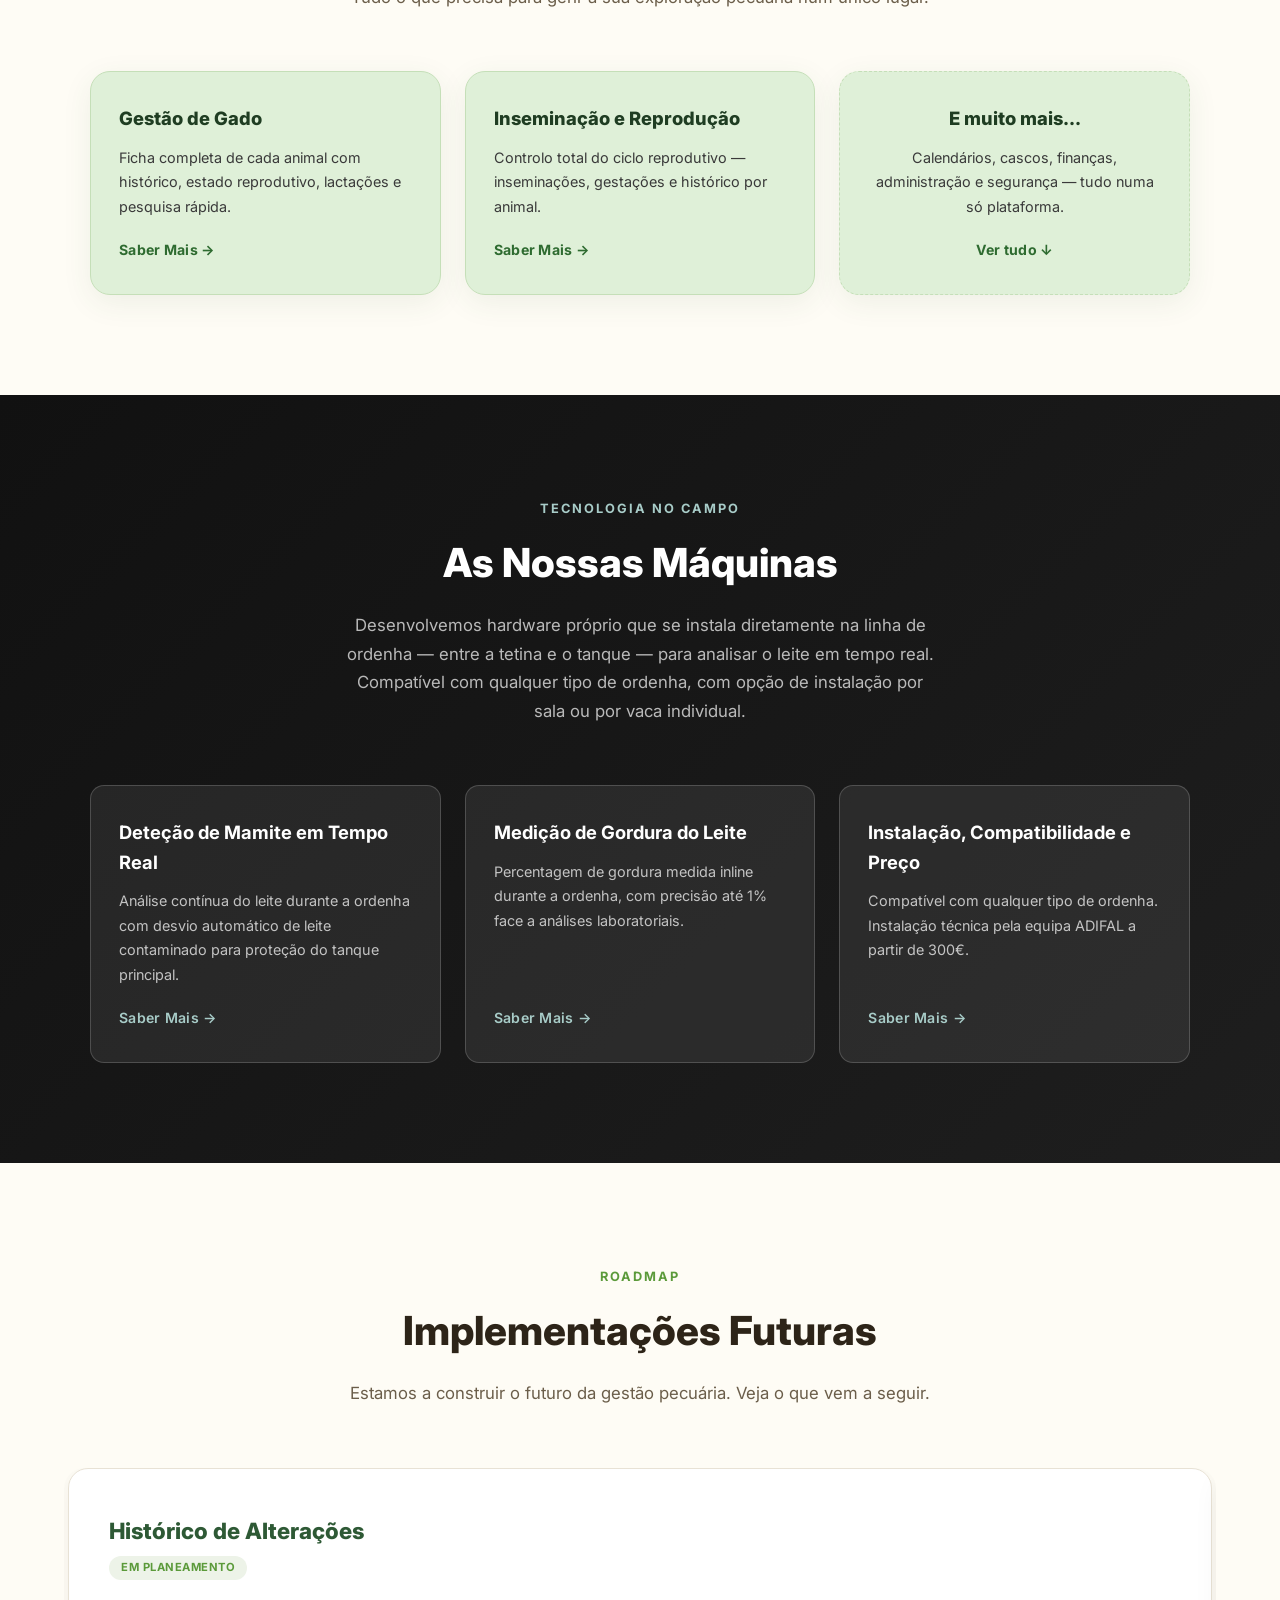
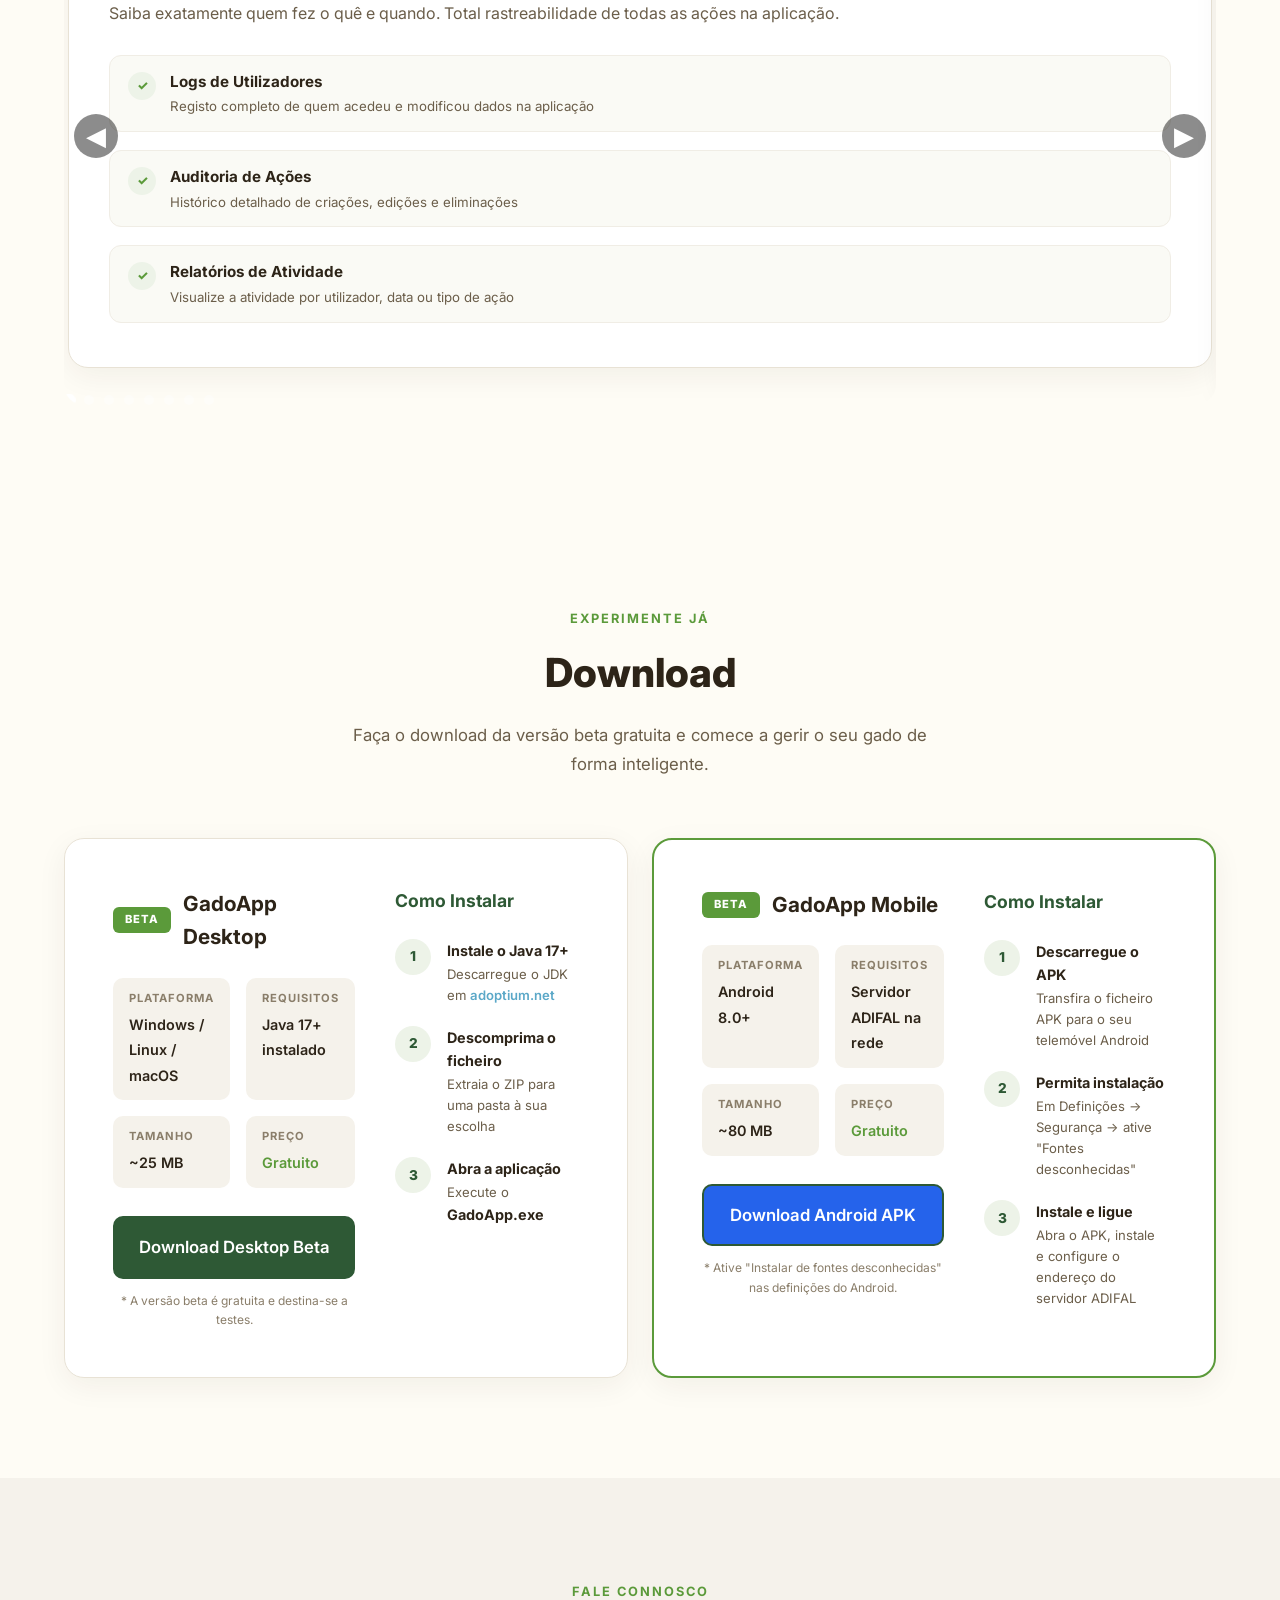
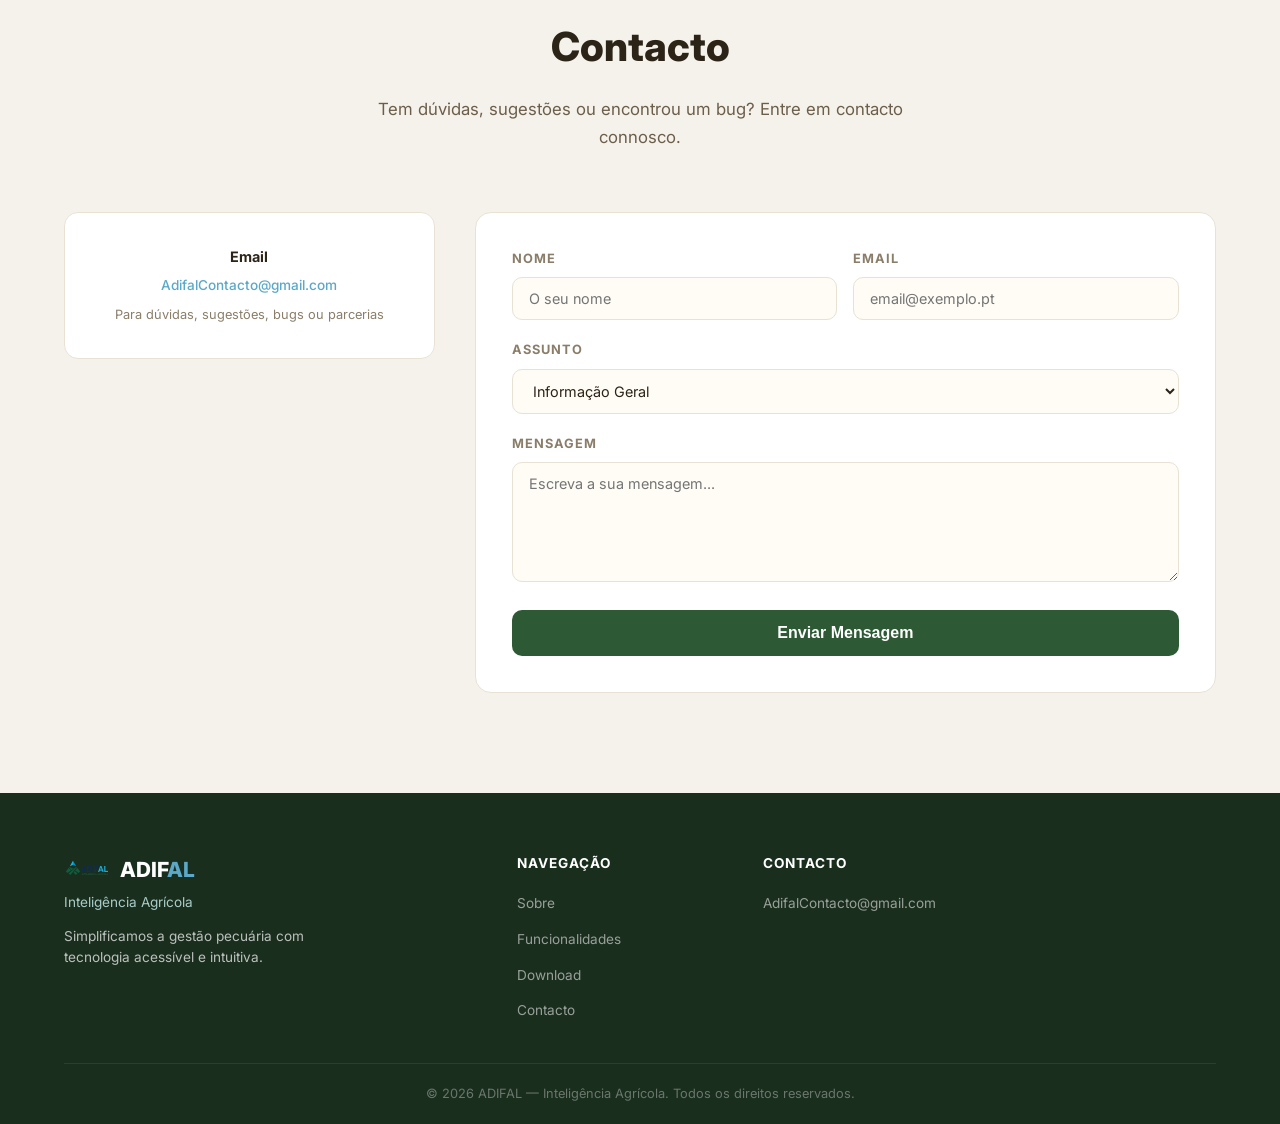
==== commit 7ad83f4e: "Fix carousel dots: scope to screenshot carousel only (was picking up second carousel dots)" ====
--- a/index.html
+++ b/index.html
@@ -177,7 +177,7 @@
                         <button class="carousel-btn carousel-next" id="carouselNext" aria-label="Seguinte">&#8250;</button>
                     </div>
                 </div>
-                <div class="carousel-dots" id="carouselDots">
+                <div class="carousel-dots" id="screenshotDots">
                     <button class="carousel-dot active" data-index="0" aria-label="Imagem 1"></button>
                     <button class="carousel-dot" data-index="1" aria-label="Imagem 2"></button>
                     <button class="carousel-dot" data-index="2" aria-label="Imagem 3"></button>
@@ -791,7 +791,7 @@
     <script>
         (function() {
             var track = document.getElementById('carouselTrack');
-            var dots = document.querySelectorAll('.carousel-dot');
+            var dots = document.querySelectorAll('#screenshotDots .carousel-dot');
             var total = dots.length;
             var current = 0;
 
